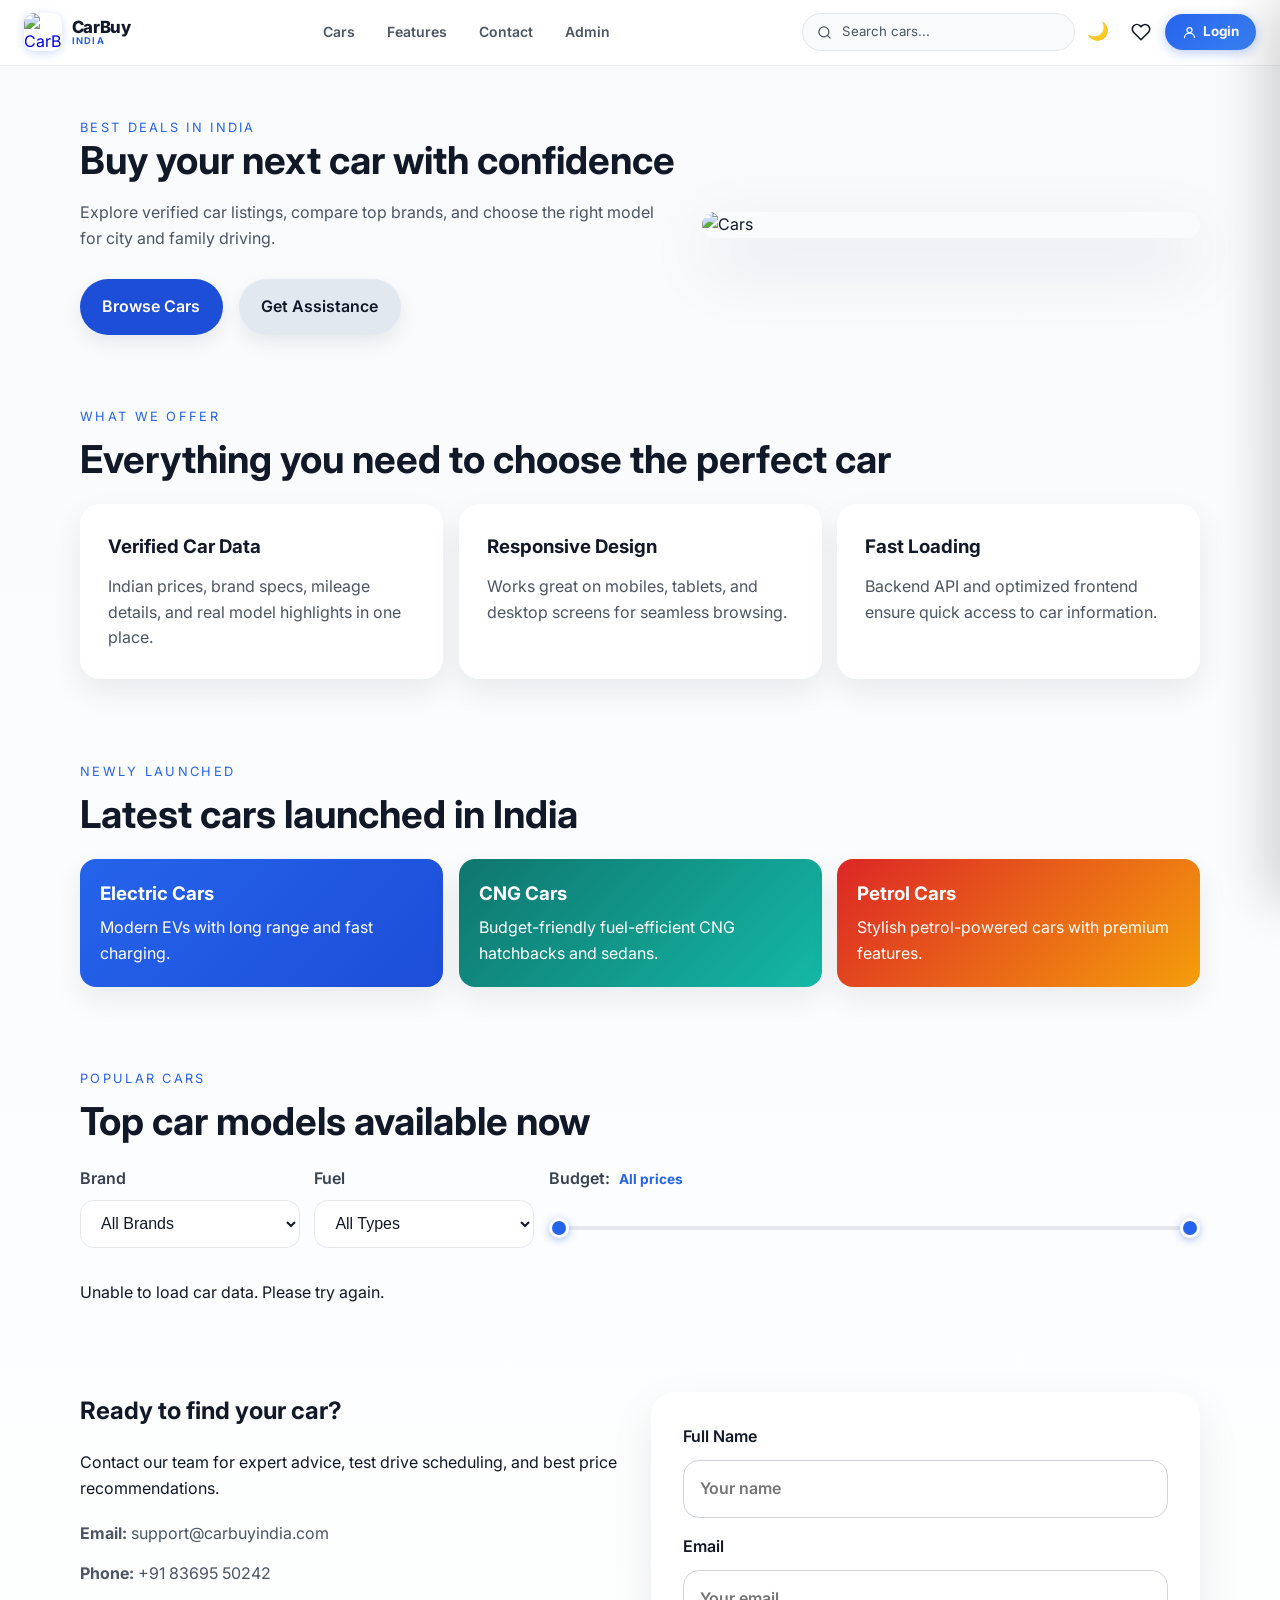
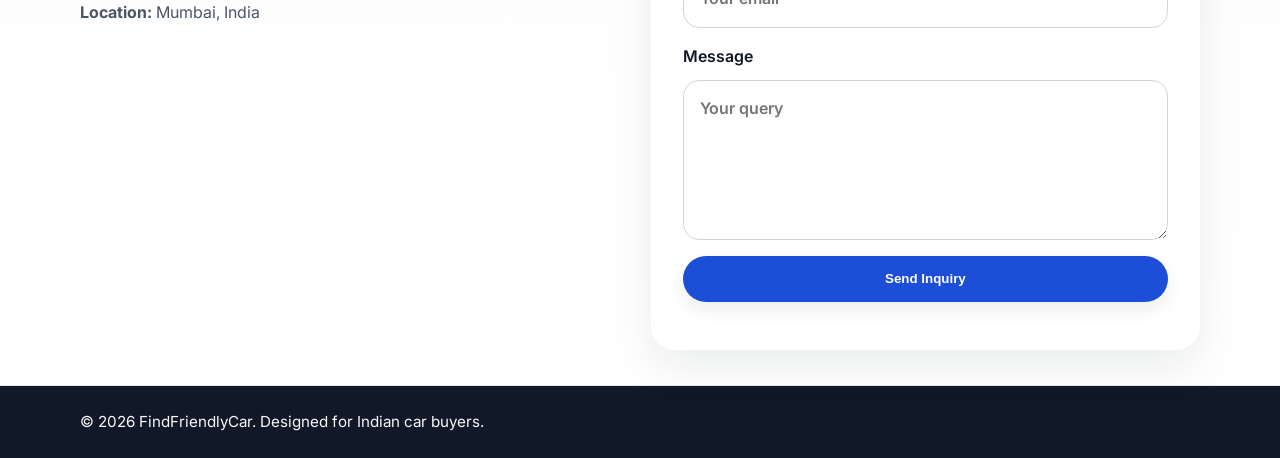
==== public/index.html @ 48d5493e "enhance: update product page and service worker" ====
﻿<!DOCTYPE html>
<html lang="en">
<head>
  <meta charset="UTF-8">
  <meta name="viewport" content="width=device-width, initial-scale=1.0">
  <title>CarBuy India — Find Your Next Car</title>
  <meta name="theme-color" content="#2563eb">
  <meta name="apple-mobile-web-app-capable" content="yes">
  <meta name="apple-mobile-web-app-title" content="CarBuy">
  <meta name="description" content="Find, compare and buy the best cars in India">
  <link rel="manifest" href="manifest.json">
  <link rel="apple-touch-icon" href="images/pwa-icon.svg">
  <link rel="preconnect" href="https://fonts.googleapis.com">
  <link rel="preconnect" href="https://fonts.gstatic.com" crossorigin>
  <link href="https://fonts.googleapis.com/css2?family=Inter:wght@400;500;600;700;800&display=swap" rel="stylesheet">
  <link rel="stylesheet" href="styles.css">
</head>
<body>
  <!-- ═══════ SITE HEADER ═══════ -->
  <header class="site-header" id="siteHeader">
    <div class="nav-container">

      <!-- Brand -->
      <a class="nav-brand" href="/">
        <img class="nav-logo-img" src="https://st2.depositphotos.com/9923666/48269/v/450/depositphotos_482692906-stock-illustration-car-garage-premium-concept-logo.jpg" alt="CarBuy">
        <div class="nav-brand-text">
          <span class="nav-brand-name">CarBuy</span>
          <span class="nav-brand-tag">India</span>
        </div>
      </a>

      <!-- Desktop centre links -->
      <nav class="nav-center" aria-label="Main">
        <a href="#cars"     class="nav-lnk">Cars</a>
        <a href="#features" class="nav-lnk">Features</a>
        <a href="#contact"  class="nav-lnk">Contact</a>
        <button class="nav-lnk nav-admin-lnk" id="adminNavBtn">Admin</button>
      </nav>

      <!-- Right side -->
      <div class="nav-right">

        <!-- Desktop search pill -->
        <div class="nav-srch-pill">
          <svg viewBox="0 0 24 24" fill="none" stroke="currentColor" stroke-width="2" stroke-linecap="round"><circle cx="11" cy="11" r="8"/><path d="m21 21-4.35-4.35"/></svg>
          <input id="carSearch" type="search" class="nav-srch-input" placeholder="Search cars..." aria-label="Search">
        </div>

        <!-- Theme toggle -->
        <button class="nav-ico" id="themeToggleBtn" aria-label="Toggle theme">
          <span class="theme-toggle-icon">&#127769;</span>
        </button>

        <!-- Wishlist -->
        <button class="nav-ico nav-wl-btn" id="wishlistNavBtn" aria-label="Wishlist">
          <svg viewBox="0 0 24 24" fill="none" stroke="currentColor" stroke-width="1.9" stroke-linecap="round"><path d="M20.84 4.61a5.5 5.5 0 0 0-7.78 0L12 5.67l-1.06-1.06a5.5 5.5 0 0 0-7.78 7.78l1.06 1.06L12 21.23l7.78-7.78 1.06-1.06a5.5 5.5 0 0 0 0-7.78z"/></svg>
          <span class="wishlist-badge" id="wishlistBadge">0</span>
        </button>

        <!-- User profile (after login) -->
        <div class="nav-user" id="navUser" style="display:none">
          <button class="nav-user-btn" id="navUserBtn" aria-label="My profile">
            <div class="nav-user-avatar" id="navUserAvatar">?</div>
            <span class="nav-user-name" id="navUserName"></span>
            <svg class="nav-user-chevron" viewBox="0 0 24 24" fill="none" stroke="currentColor" stroke-width="2.5"><polyline points="6 9 12 15 18 9"/></svg>
          </button>
          <div class="nav-user-dropdown" id="navUserDropdown">
            <div class="nav-user-info-row">
              <div class="nav-user-avatar-lg" id="dropdownAvatar">?</div>
              <div>
                <strong id="dropdownUserName"></strong>
                <span id="dropdownUserEmail"></span>
              </div>
            </div>
            <div class="nav-dropdown-divider"></div>
            <button class="nav-dropdown-item" id="dropdownWishlist">
              <svg viewBox="0 0 24 24" fill="none" stroke="currentColor" stroke-width="2" stroke-linecap="round"><path d="M20.84 4.61a5.5 5.5 0 0 0-7.78 0L12 5.67l-1.06-1.06a5.5 5.5 0 0 0-7.78 7.78l1.06 1.06L12 21.23l7.78-7.78 1.06-1.06a5.5 5.5 0 0 0 0-7.78z"/></svg>
              My Wishlist
            </button>
            <div class="nav-dropdown-divider"></div>
            <button class="nav-dropdown-item nav-logout-item" id="navLogout">
              <svg viewBox="0 0 24 24" fill="none" stroke="currentColor" stroke-width="2" stroke-linecap="round"><path d="M9 21H5a2 2 0 0 1-2-2V5a2 2 0 0 1 2-2h4"/><polyline points="16 17 21 12 16 7"/><line x1="21" y1="12" x2="9" y2="12"/></svg>
              Sign Out
            </button>
          </div>
        </div>

        <!-- Login button (desktop) -->
        <button class="nav-login-btn" id="openAuthModal">
          <svg viewBox="0 0 24 24" fill="none" stroke="currentColor" stroke-width="2" stroke-linecap="round"><circle cx="12" cy="8" r="4"/><path d="M4 20c0-4 3.6-7 8-7s8 3 8 7"/></svg>
          <span class="nl-text">Login</span>
        </button>

        <!-- ── MOBILE ONLY ICONS ── -->
        <!-- Mobile search toggle -->
        <button class="nav-ico mob-only" id="mobSearchToggle" aria-label="Search" aria-controls="mobSrchBar" aria-expanded="false">
          <svg viewBox="0 0 24 24" fill="none" stroke="currentColor" stroke-width="2" stroke-linecap="round"><circle cx="11" cy="11" r="8"/><path d="m21 21-4.35-4.35"/></svg>
        </button>

        <!-- Hamburger -->
        <button class="nav-ham" id="mobileMenuBtn" aria-label="Open menu" aria-controls="navDrawer" aria-expanded="false">
          <span></span><span></span><span></span>
        </button>
      </div>
    </div>

    <!-- Mobile search bar (slide down) -->
    <div class="mob-srch-bar" id="mobSrchBar">
      <div class="mob-srch-inner">
        <svg viewBox="0 0 24 24" fill="none" stroke="currentColor" stroke-width="2" stroke-linecap="round"><circle cx="11" cy="11" r="8"/><path d="m21 21-4.35-4.35"/></svg>
        <input id="mobileCarSearch" type="search" placeholder="Search cars, brands..." aria-label="Search">
        <button class="mob-srch-close" id="mobSrchClose" aria-label="Close search">
          <svg viewBox="0 0 24 24" fill="none" stroke="currentColor" stroke-width="2.5" stroke-linecap="round"><line x1="18" y1="6" x2="6" y2="18"/><line x1="6" y1="6" x2="18" y2="18"/></svg>
        </button>
      </div>
    </div>
  </header>

  <!-- ═══════ RIGHT DRAWER BACKDROP ═══════ -->
  <div class="drawer-backdrop" id="drawerBackdrop"></div>

  <!-- ═══════ RIGHT SIDE DRAWER ═══════ -->
  <div class="nav-drawer" id="navDrawer" aria-hidden="true" role="dialog" aria-label="Navigation menu">
    <!-- Drawer header -->
    <div class="drawer-top">
      <div class="drawer-brand">
        <img src="https://st2.depositphotos.com/9923666/48269/v/450/depositphotos_482692906-stock-illustration-car-garage-premium-concept-logo.jpg" alt="CarBuy" class="drawer-logo">
        <div>
          <span class="drawer-brand-name">CarBuy India</span>
          <span class="drawer-brand-sub">Find your next car</span>
        </div>
      </div>
      <button class="drawer-close-btn" id="drawerCloseBtn" aria-label="Close menu">
        <svg viewBox="0 0 24 24" fill="none" stroke="currentColor" stroke-width="2.5" stroke-linecap="round"><line x1="18" y1="6" x2="6" y2="18"/><line x1="6" y1="6" x2="18" y2="18"/></svg>
      </button>
    </div>

    <!-- Divider -->
    <div class="drawer-divider"></div>

    <!-- Nav links -->
    <nav class="drawer-nav">
      <a href="#cars"     class="drawer-lnk" data-icon="car">
        <span class="dlnk-icon">
          <svg viewBox="0 0 24 24" fill="none" stroke="currentColor" stroke-width="1.8" stroke-linecap="round" stroke-linejoin="round"><path d="m3 13 1.5-4.2A2.7 2.7 0 0 1 7 7h9.5a3 3 0 0 1 2.4 1.2L21 12v5h-2"/><path d="M5 17H3v-4h18M7 17h10"/><circle cx="7" cy="17" r="2"/><circle cx="17" cy="17" r="2"/><path d="m5 12 1.2-3h9.9l2.2 3"/></svg>
        </span>
        <span class="dlnk-label">Cars</span>
        <svg class="dlnk-arrow" viewBox="0 0 24 24" fill="none" stroke="currentColor" stroke-width="2.5"><polyline points="9 18 15 12 9 6"/></svg>
      </a>
      <a href="#features" class="drawer-lnk" data-icon="star">
        <span class="dlnk-icon">
          <svg viewBox="0 0 24 24" fill="none" stroke="currentColor" stroke-width="2" stroke-linecap="round"><polygon points="12 2 15.09 8.26 22 9.27 17 14.14 18.18 21.02 12 17.77 5.82 21.02 7 14.14 2 9.27 8.91 8.26 12 2"/></svg>
        </span>
        <span class="dlnk-label">Features</span>
        <svg class="dlnk-arrow" viewBox="0 0 24 24" fill="none" stroke="currentColor" stroke-width="2.5"><polyline points="9 18 15 12 9 6"/></svg>
      </a>
      <a href="#contact"  class="drawer-lnk" data-icon="phone">
        <span class="dlnk-icon">
          <svg viewBox="0 0 24 24" fill="none" stroke="currentColor" stroke-width="2" stroke-linecap="round"><path d="M22 16.92v3a2 2 0 0 1-2.18 2 19.79 19.79 0 0 1-8.63-3.07A19.5 19.5 0 0 1 4.69 13.6 19.79 19.79 0 0 1 1.6 5 2 2 0 0 1 3.57 3h3a2 2 0 0 1 2 1.72c.127.96.361 1.903.7 2.81a2 2 0 0 1-.45 2.11L7.91 10.6a16 16 0 0 0 6 6l1.27-1.27a2 2 0 0 1 2.11-.45c.907.339 1.85.573 2.81.7A2 2 0 0 1 22 16.92z"/></svg>
        </span>
        <span class="dlnk-label">Contact</span>
        <svg class="dlnk-arrow" viewBox="0 0 24 24" fill="none" stroke="currentColor" stroke-width="2.5"><polyline points="9 18 15 12 9 6"/></svg>
      </a>
      <button class="drawer-lnk drawer-admin-lnk" id="drawerAdminBtn">
        <span class="dlnk-icon">
          <svg viewBox="0 0 24 24" fill="none" stroke="currentColor" stroke-width="2" stroke-linecap="round"><path d="M12 22s8-4 8-10V5l-8-3-8 3v7c0 6 8 10 8 10z"/></svg>
        </span>
        <span class="dlnk-label">Admin</span>
        <svg class="dlnk-arrow" viewBox="0 0 24 24" fill="none" stroke="currentColor" stroke-width="2.5"><polyline points="9 18 15 12 9 6"/></svg>
      </button>
    </nav>

    <!-- Drawer footer -->
    <div class="drawer-footer">
      <button class="drawer-login-btn" id="drawerLoginBtn">
        <svg viewBox="0 0 24 24" fill="none" stroke="currentColor" stroke-width="2" stroke-linecap="round"><circle cx="12" cy="8" r="4"/><path d="M4 20c0-4 3.6-7 8-7s8 3 8 7"/></svg>
        Login / Register
      </button>
      <p class="drawer-tagline">India's trusted car platform &#127758;</p>
    </div>
  </div>

  <!-- AUTH MODAL -->
  <div class="auth-modal-backdrop" id="authBackdrop" role="dialog" aria-modal="true" aria-label="Authentication">
    <div class="auth-modal" id="authModal">
      <button class="auth-close" id="authClose" aria-label="Close">
        <svg viewBox="0 0 24 24" fill="none" stroke="currentColor" stroke-width="2.5" stroke-linecap="round">
          <line x1="18" y1="6" x2="6" y2="18"/><line x1="6" y1="6" x2="18" y2="18"/>
        </svg>
      </button>
      <div class="auth-blob auth-blob-1"></div>
      <div class="auth-blob auth-blob-2"></div>
      <div class="auth-brand">
        <img src="https://st2.depositphotos.com/9923666/48269/v/450/depositphotos_482692906-stock-illustration-car-garage-premium-concept-logo.jpg" alt="logo" class="auth-logo">
        <h2 class="auth-headline">CarBuy India</h2>
      </div>
      <div class="auth-tabs" role="tablist">
        <button class="auth-tab active" data-tab="login"    role="tab">Login</button>
        <button class="auth-tab"        data-tab="register" role="tab">Register</button>
        <button class="auth-tab"        data-tab="admin"    role="tab">Admin</button>
        <div class="auth-tab-indicator"></div>
      </div>
      <div class="auth-forms-wrap">
        <!-- LOGIN -->
        <form id="loginForm" class="auth-form active" data-form="login" novalidate>
          <div class="auth-field">
            <svg class="auth-field-icon" viewBox="0 0 24 24" fill="none" stroke="currentColor" stroke-width="2" stroke-linecap="round" stroke-linejoin="round"><rect x="2" y="4" width="20" height="16" rx="2"/><path d="m22 7-8.97 5.7a1.94 1.94 0 0 1-2.06 0L2 7"/></svg>
            <input type="email" name="email" id="loginEmail" placeholder=" " autocomplete="email" required>
            <label for="loginEmail">Email address</label>
          </div>
          <div class="auth-field">
            <svg class="auth-field-icon" viewBox="0 0 24 24" fill="none" stroke="currentColor" stroke-width="2" stroke-linecap="round" stroke-linejoin="round"><rect x="3" y="11" width="18" height="11" rx="2"/><path d="M7 11V7a5 5 0 0 1 10 0v4"/></svg>
            <input type="password" name="password" id="loginPassword" placeholder=" " autocomplete="current-password" required>
            <label for="loginPassword">Password</label>
            <button type="button" class="auth-eye" data-target="loginPassword" aria-label="Show/hide password">
              <svg class="eye-show" viewBox="0 0 24 24" fill="none" stroke="currentColor" stroke-width="2" stroke-linecap="round"><path d="M2 12s3-7 10-7 10 7 10 7-3 7-10 7-10-7-10-7z"/><circle cx="12" cy="12" r="3"/></svg>
              <svg class="eye-hide" viewBox="0 0 24 24" fill="none" stroke="currentColor" stroke-width="2" stroke-linecap="round" style="display:none"><path d="M17.94 17.94A10.07 10.07 0 0 1 12 20c-7 0-10-7-10-7a18.45 18.45 0 0 1 5.06-5.94M9.9 4.24A9.12 9.12 0 0 1 12 4c7 0 10 7 10 7a18.5 18.5 0 0 1-2.16 3.19"/><line x1="1" y1="1" x2="23" y2="23"/></svg>
            </button>
          </div>
          <button type="submit" class="auth-submit" id="loginSubmit">
            <span class="auth-submit-text">Sign In</span><span class="auth-submit-loader"></span>
          </button>
          <p class="auth-status" id="loginStatus"></p>
          <p class="auth-switch">No account? <button type="button" class="auth-switch-btn" data-tab="register">Create one &rarr;</button></p>
        </form>
        <!-- REGISTER -->
        <form id="registerForm" class="auth-form" data-form="register" novalidate>
          <div class="auth-field">
            <svg class="auth-field-icon" viewBox="0 0 24 24" fill="none" stroke="currentColor" stroke-width="2" stroke-linecap="round" stroke-linejoin="round"><circle cx="12" cy="8" r="4"/><path d="M4 20c0-4 3.6-7 8-7s8 3 8 7"/></svg>
            <input type="text" name="fullName" id="regName" placeholder=" " autocomplete="name" required>
            <label for="regName">Full name</label>
          </div>
          <div class="auth-field">
            <svg class="auth-field-icon" viewBox="0 0 24 24" fill="none" stroke="currentColor" stroke-width="2" stroke-linecap="round" stroke-linejoin="round"><rect x="2" y="4" width="20" height="16" rx="2"/><path d="m22 7-8.97 5.7a1.94 1.94 0 0 1-2.06 0L2 7"/></svg>
            <input type="email" name="email" id="regEmail" placeholder=" " autocomplete="email" required>
            <label for="regEmail">Email address</label>
          </div>
          <div class="auth-field">
            <svg class="auth-field-icon" viewBox="0 0 24 24" fill="none" stroke="currentColor" stroke-width="2" stroke-linecap="round" stroke-linejoin="round"><path d="M22 16.92v3a2 2 0 0 1-2.18 2 19.79 19.79 0 0 1-8.63-3.07A19.5 19.5 0 0 1 4.69 13.6 19.79 19.79 0 0 1 1.6 5 2 2 0 0 1 3.57 3h3a2 2 0 0 1 2 1.72c.127.96.361 1.903.7 2.81a2 2 0 0 1-.45 2.11L7.91 10.6a16 16 0 0 0 6 6l1.27-1.27a2 2 0 0 1 2.11-.45c.907.339 1.85.573 2.81.7A2 2 0 0 1 22 16.92z"/></svg>
            <input type="tel" name="phone" id="regPhone" placeholder=" " autocomplete="tel" required>
            <label for="regPhone">Phone number</label>
          </div>
          <div class="auth-field">
            <svg class="auth-field-icon" viewBox="0 0 24 24" fill="none" stroke="currentColor" stroke-width="2" stroke-linecap="round" stroke-linejoin="round"><rect x="3" y="11" width="18" height="11" rx="2"/><path d="M7 11V7a5 5 0 0 1 10 0v4"/></svg>
            <input type="password" name="password" id="regPassword" placeholder=" " autocomplete="new-password" required>
            <label for="regPassword">Password</label>
            <button type="button" class="auth-eye" data-target="regPassword" aria-label="Show/hide password">
              <svg class="eye-show" viewBox="0 0 24 24" fill="none" stroke="currentColor" stroke-width="2" stroke-linecap="round"><path d="M2 12s3-7 10-7 10 7 10 7-3 7-10 7-10-7-10-7z"/><circle cx="12" cy="12" r="3"/></svg>
              <svg class="eye-hide" viewBox="0 0 24 24" fill="none" stroke="currentColor" stroke-width="2" stroke-linecap="round" style="display:none"><path d="M17.94 17.94A10.07 10.07 0 0 1 12 20c-7 0-10-7-10-7a18.45 18.45 0 0 1 5.06-5.94M9.9 4.24A9.12 9.12 0 0 1 12 4c7 0 10 7 10 7a18.5 18.5 0 0 1-2.16 3.19"/><line x1="1" y1="1" x2="23" y2="23"/></svg>
            </button>
          </div>
          <div class="pw-strength" id="pwStrength">
            <div class="pw-bar"><div class="pw-fill" id="pwFill"></div></div>
            <span class="pw-label" id="pwLabel"></span>
          </div>
          <div class="auth-field">
            <svg class="auth-field-icon" viewBox="0 0 24 24" fill="none" stroke="currentColor" stroke-width="2" stroke-linecap="round" stroke-linejoin="round"><rect x="3" y="11" width="18" height="11" rx="2"/><path d="M7 11V7a5 5 0 0 1 10 0v4"/></svg>
            <input type="password" name="confirmPassword" id="regConfirm" placeholder=" " autocomplete="new-password" required>
            <label for="regConfirm">Confirm password</label>
            <button type="button" class="auth-eye" data-target="regConfirm" aria-label="Show/hide password">
              <svg class="eye-show" viewBox="0 0 24 24" fill="none" stroke="currentColor" stroke-width="2" stroke-linecap="round"><path d="M2 12s3-7 10-7 10 7 10 7-3 7-10 7-10-7-10-7z"/><circle cx="12" cy="12" r="3"/></svg>
              <svg class="eye-hide" viewBox="0 0 24 24" fill="none" stroke="currentColor" stroke-width="2" stroke-linecap="round" style="display:none"><path d="M17.94 17.94A10.07 10.07 0 0 1 12 20c-7 0-10-7-10-7a18.45 18.45 0 0 1 5.06-5.94M9.9 4.24A9.12 9.12 0 0 1 12 4c7 0 10 7 10 7a18.5 18.5 0 0 1-2.16 3.19"/><line x1="1" y1="1" x2="23" y2="23"/></svg>
            </button>
          </div>
          <button type="submit" class="auth-submit" id="registerSubmit">
            <span class="auth-submit-text">Create Account</span><span class="auth-submit-loader"></span>
          </button>
          <p class="auth-status" id="registerStatus"></p>
          <p class="auth-switch">Have an account? <button type="button" class="auth-switch-btn" data-tab="login">Sign in &rarr;</button></p>
        </form>
        <!-- ADMIN -->
        <form id="adminForm" class="auth-form" data-form="admin" novalidate>
          <div class="auth-admin-badge">
            <svg viewBox="0 0 24 24" fill="none" stroke="currentColor" stroke-width="2" stroke-linecap="round" stroke-linejoin="round"><path d="M12 22s8-4 8-10V5l-8-3-8 3v7c0 6 8 10 8 10z"/></svg>
            Admin Access
          </div>
          <div class="auth-field">
            <svg class="auth-field-icon" viewBox="0 0 24 24" fill="none" stroke="currentColor" stroke-width="2" stroke-linecap="round" stroke-linejoin="round"><circle cx="12" cy="8" r="4"/><path d="M4 20c0-4 3.6-7 8-7s8 3 8 7"/></svg>
            <input type="text" name="username" id="adminUsername" placeholder=" " autocomplete="username" required>
            <label for="adminUsername">Username</label>
          </div>
          <div class="auth-field">
            <svg class="auth-field-icon" viewBox="0 0 24 24" fill="none" stroke="currentColor" stroke-width="2" stroke-linecap="round" stroke-linejoin="round"><rect x="3" y="11" width="18" height="11" rx="2"/><path d="M7 11V7a5 5 0 0 1 10 0v4"/></svg>
            <input type="password" name="password" id="adminPassword" placeholder=" " autocomplete="current-password" required>
            <label for="adminPassword">Password</label>
            <button type="button" class="auth-eye" data-target="adminPassword" aria-label="Show/hide password">
              <svg class="eye-show" viewBox="0 0 24 24" fill="none" stroke="currentColor" stroke-width="2" stroke-linecap="round"><path d="M2 12s3-7 10-7 10 7 10 7-3 7-10 7-10-7-10-7z"/><circle cx="12" cy="12" r="3"/></svg>
              <svg class="eye-hide" viewBox="0 0 24 24" fill="none" stroke="currentColor" stroke-width="2" stroke-linecap="round" style="display:none"><path d="M17.94 17.94A10.07 10.07 0 0 1 12 20c-7 0-10-7-10-7a18.45 18.45 0 0 1 5.06-5.94M9.9 4.24A9.12 9.12 0 0 1 12 4c7 0 10 7 10 7a18.5 18.5 0 0 1-2.16 3.19"/><line x1="1" y1="1" x2="23" y2="23"/></svg>
            </button>
          </div>
          <button type="submit" class="auth-submit auth-submit--admin" id="adminSubmit">
            <span class="auth-submit-text">Admin Login</span><span class="auth-submit-loader"></span>
          </button>
          <p class="auth-status" id="adminStatus"></p>
        </form>
      </div>
    </div>
  </div>

  <!-- WISHLIST DRAWER -->
  <div class="wishlist-backdrop" id="wishlistBackdrop">
    <div class="wishlist-drawer" id="wishlistDrawer" role="dialog" aria-label="My Wishlist">
      <div class="wishlist-hdr">
        <div class="wishlist-hdr-title">
          <svg viewBox="0 0 24 24" fill="#ef4444" stroke="#ef4444" stroke-width="0"><path d="M20.84 4.61a5.5 5.5 0 0 0-7.78 0L12 5.67l-1.06-1.06a5.5 5.5 0 0 0-7.78 7.78l1.06 1.06L12 21.23l7.78-7.78 1.06-1.06a5.5 5.5 0 0 0 0-7.78z"/></svg>
          My Wishlist
        </div>
        <button class="wishlist-close" id="wishlistCloseBtn" aria-label="Close">&times;</button>
      </div>
      <div id="wishlistContent" class="wishlist-body"></div>
    </div>
  </div>

  <main>
    <section class="hero">
      <div class="container hero-grid">
        <div class="hero-copy reveal-on-scroll reveal-initial">
          <span class="eyebrow">Best deals in India</span>
          <h2>Buy your next car with confidence</h2>
          <p>Explore verified car listings, compare top brands, and choose the right model for city and family driving.</p>
          <div class="hero-actions">
            <a href="#cars" class="btn btn-primary">Browse Cars</a>
            <a href="#contact" class="btn btn-secondary">Get Assistance</a>
          </div>
        </div>
        <div class="hero-image reveal-on-scroll reveal-initial" data-delay="120">
          <img src="https://www.pngitem.com/pimgs/m/21-218755_group-of-cars-png-transparent-png.png" alt="Cars">
        </div>
      </div>
    </section>

    <section id="features" class="section section-features">
      <div class="container">
        <div class="section-heading reveal-on-scroll">
          <p class="eyebrow">What we offer</p>
          <h2>Everything you need to choose the perfect car</h2>
        </div>
        <div class="feature-grid">
          <article class="feature-card reveal-on-scroll" data-delay="80"><h3>Verified Car Data</h3><p>Indian prices, brand specs, mileage details, and real model highlights in one place.</p></article>
          <article class="feature-card reveal-on-scroll" data-delay="140"><h3>Responsive Design</h3><p>Works great on mobiles, tablets, and desktop screens for seamless browsing.</p></article>
          <article class="feature-card reveal-on-scroll" data-delay="200"><h3>Fast Loading</h3><p>Backend API and optimized frontend ensure quick access to car information.</p></article>
        </div>
      </div>
    </section>

    <section class="section section-launched">
      <div class="container">
        <div class="section-heading reveal-on-scroll">
          <p class="eyebrow">Newly launched</p>
          <h2>Latest cars launched in India</h2>
        </div>
        <div class="launch-cards">
          <article class="launch-card launch-electric reveal-on-scroll" data-delay="60"><h3>Electric Cars</h3><p>Modern EVs with long range and fast charging.</p></article>
          <article class="launch-card launch-cng reveal-on-scroll" data-delay="120"><h3>CNG Cars</h3><p>Budget-friendly fuel-efficient CNG hatchbacks and sedans.</p></article>
          <article class="launch-card launch-petrol reveal-on-scroll" data-delay="180"><h3>Petrol Cars</h3><p>Stylish petrol-powered cars with premium features.</p></article>
        </div>
      </div>
    </section>

    <section id="cars" class="section section-cars">
      <div class="container">
        <div class="section-heading reveal-on-scroll">
          <p class="eyebrow">Popular cars</p>
          <h2>Top car models available now</h2>
        </div>
        <div class="filters reveal-on-scroll" data-delay="100">
          <div class="filter-group">
            <label for="brandFilter">Brand</label>
            <select id="brandFilter"><option value="all">All Brands</option></select>
          </div>
          <div class="filter-group">
            <label for="fuelFilter">Fuel</label>
            <select id="fuelFilter">
              <option value="all">All Types</option>
              <option value="Petrol">Petrol</option>
              <option value="Diesel">Diesel</option>
              <option value="CNG">CNG</option>
              <option value="Electric">Electric</option>
            </select>
          </div>
          <div class="filter-group filter-price-group">
            <label>Budget: <span id="priceRangeDisplay" class="price-range-label">All prices</span></label>
            <div class="price-slider-wrap" id="priceSliderWrap">
              <div class="price-track"><div class="price-fill" id="priceFill"></div></div>
              <input type="range" id="priceMinSlider" class="price-range-input" min="0" max="100" value="0" step="1">
              <input type="range" id="priceMaxSlider" class="price-range-input" min="0" max="100" value="100" step="1">
            </div>
          </div>
        </div>
        <div id="carGrid" class="car-grid"></div>
      </div>
    </section>

    <section id="contact" class="section section-contact">
      <div class="container contact-grid">
        <div class="contact-copy reveal-on-scroll">
          <h2>Ready to find your car?</h2>
          <p>Contact our team for expert advice, test drive scheduling, and best price recommendations.</p>
          <ul class="contact-details">
            <li><strong>Email:</strong> support@carbuyindia.com</li>
            <li><strong>Phone:</strong> +91 83695 50242</li>
            <li><strong>Location:</strong> Mumbai, India</li>
          </ul>
        </div>
        <form id="contactForm" class="contact-form reveal-on-scroll" data-delay="120">
          <label>Full Name<input type="text" name="name" placeholder="Your name" required></label>
          <label>Email<input type="email" name="email" placeholder="Your email" required></label>
          <label>Message<textarea name="message" rows="5" placeholder="Your query"></textarea></label>
          <button type="submit" class="btn btn-primary">Send Inquiry</button>
          <p id="contactStatus" class="contact-status"></p>
        </form>
      </div>
    </section>
  </main>

  <footer class="site-footer">
    <div class="container footer-inner">
      <p>&copy; 2026 FindFriendlyCar. Designed for Indian car buyers.</p>
    </div>
  </footer>

  <script src="app.js"></script>
  <script src="auth-modal.js"></script>
</body>
</html>
---- public/styles.css ----
:root {
  color-scheme: light;
  font-family: 'Inter', system-ui, sans-serif;
  background: #f8fafc;
  color: #111827;
  --surface: #ffffff;
  --surface-2: #f8fafc;
  --text: #111827;
  --muted: #4b5563;
  --border: #e5e7eb;
  --primary: #1d4ed8;
  --primary-soft: #dbeafe;
  --shadow: rgba(15, 23, 42, 0.08);
}

/* Utility: apply glowing text-shadow to blue-colored text */
.blue-glow {
  --g-strong: rgba(29,78,216,1);
  --g-mid: rgba(59,130,246,0.6);
  --g-soft: rgba(99,102,241,0.32);
  text-shadow:
    0 8px 24px var(--g-strong),
    0 0 48px var(--g-mid),
    0 0 96px var(--g-soft);
  animation: blueGlowFlow 2s ease-in-out infinite;
  transition: text-shadow 0.25s ease;
}

@keyframes blueGlowFlow {
  0% {
    text-shadow: 0 4px 14px rgba(29,78,216,0.6), 0 0 28px rgba(59,130,246,0.28), 0 0 48px rgba(99,102,241,0.12);
    transform: translateY(0);
  }
  50% {
    text-shadow: 0 14px 48px rgba(29,78,216,1), 0 0 96px rgba(59,130,246,0.75), 0 0 160px rgba(99,102,241,0.45);
    transform: translateY(-3px) scale(1.01);
  }
  100% {
    text-shadow: 0 4px 14px rgba(29,78,216,0.6), 0 0 28px rgba(59,130,246,0.28), 0 0 48px rgba(99,102,241,0.12);
    transform: translateY(0);
  }
}

@media (prefers-reduced-motion: reduce) {
  .blue-glow {
    animation: none;
    text-shadow: 0 6px 18px rgba(29,78,216,0.75), 0 0 36px rgba(59,130,246,0.45), 0 0 64px rgba(99,102,241,0.24);
    transition: none;
  }
}

/* Button-specific glow: visible even on white button text via box-shadow */
.btn-primary.blue-glow,
.btn.blue-glow,
button.blue-glow {
  --btn-strong: rgba(29,78,216,1);
  --btn-mid: rgba(59,130,246,0.7);
  --btn-soft: rgba(99,102,241,0.4);
  box-shadow:
    0 14px 50px rgba(29,78,216,0.6),
    0 0 60px var(--btn-mid),
    0 0 140px var(--btn-soft),
    0 0 0 6px rgba(29,78,216,0.06);
  transform: translateY(-2px);
  animation: blueGlowFlow 2s ease-in-out infinite;
}

@media (prefers-reduced-motion: reduce) {
  .btn-primary.blue-glow,
  .btn.blue-glow,
  button.blue-glow {
    box-shadow: 0 10px 28px rgba(29,78,216,0.45);
    animation: none;
  }
}

body.dark-theme {
  color-scheme: dark;
  background: #020617;
  color: #f8fafc;
  --surface: #111827;
  --surface-2: #0f172a;
  --text: #f8fafc;
  --muted: #e2e8f0;
  --border: #334155;
  --primary: #60a5fa;
  --primary-soft: rgba(96, 165, 250, 0.18);
  --shadow: rgba(2, 6, 23, 0.35);
}

body.dark-theme p,
body.dark-theme li,
body.dark-theme label,
body.dark-theme span,
body.dark-theme .brand p,
body.dark-theme .hero-copy p,
body.dark-theme .feature-card p,
body.dark-theme .car-summary p,
body.dark-theme .car-summary .summary-note,
body.dark-theme .car-summary .highlights,
body.dark-theme .product-summary p,
body.dark-theme .product-highlights li,
body.dark-theme .contact-details li,
body.dark-theme .inquiry-card p,
body.dark-theme .review-item p,
body.dark-theme .review-empty,
body.dark-theme .contact-copy p,
body.dark-theme .empty-state {
  color: var(--muted);
}

body.dark-theme .admin-form,
body.dark-theme .contact-form,
body.dark-theme .inquiry-card,
body.dark-theme .feature-card,
body.dark-theme .car-card,
body.dark-theme .product-summary,
body.dark-theme .rating-panel,
body.dark-theme .rating-summary,
body.dark-theme .offer-card,
body.dark-theme .product-meta div,
body.dark-theme .detail-specs .spec-item,
body.dark-theme .spec-item,
body.dark-theme .empty-state {
  background: #020617;
  color: #f8fafc;
  border: 1px solid #f8fafc;
  box-shadow: 0 18px 45px rgba(2, 6, 23, 0.45);
}

body.dark-theme .admin-form label,
body.dark-theme .contact-form label,
body.dark-theme .filter-group label,
body.dark-theme .inquiry-card h3,
body.dark-theme .product-summary h2,
body.dark-theme .car-card-header h3,
body.dark-theme .feature-card h3,
body.dark-theme .contact-copy h2 {
  color: #f8fafc;
}

body.dark-theme .admin-form input,
body.dark-theme .admin-form select,
body.dark-theme .admin-form textarea,
body.dark-theme .contact-form input,
body.dark-theme .contact-form textarea,
body.dark-theme .rating-panel textarea,
body.dark-theme .filter-group select {
  background: #f8fafc;
  color: #111827;
  border-color: #94a3b8;
}

body.dark-theme .admin-form input::placeholder,
body.dark-theme .admin-form textarea::placeholder,
body.dark-theme .contact-form input::placeholder,
body.dark-theme .contact-form textarea::placeholder,
body.dark-theme .rating-panel textarea::placeholder {
  color: #64748b;
}

* {
  box-sizing: border-box;
}

html, body {
  margin: 0;
  min-height: 100%;
}

body {
  min-height: 100vh;
  display: flex;
  flex-direction: column;
  background: linear-gradient(180deg, var(--surface-2) 0%, var(--surface) 100%);
  color: var(--text);
  line-height: 1.6;
  transition: background 0.25s ease, color 0.25s ease;
}

main {
  flex: 1;
}

.reveal-on-scroll {
  opacity: 0;
  transform: translateY(28px) scale(0.98);
  transition: opacity 0.7s ease, transform 0.7s ease, box-shadow 0.25s ease;
  will-change: opacity, transform;
}

.reveal-on-scroll.is-visible {
  opacity: 1;
  transform: translateY(0) scale(1);
}

img {
  max-width: 100%;
  display: block;
}

.container {
  width: min(1120px, calc(100% - 2rem));
  margin: 0 auto;
}

/* ══════════════════════════════════════════════════════
   NAVBAR — Clean, Responsive, Right-Drawer
   ══════════════════════════════════════════════════════ */

/* ── Base ── */
.site-header {
  position: sticky; top: 0; z-index: 900;
  background: rgba(255,255,255,0.9);
  backdrop-filter: blur(20px); -webkit-backdrop-filter: blur(20px);
  border-bottom: 1px solid rgba(0,0,0,0.07);
  transition: box-shadow 0.3s;
}
body.dark-theme .site-header {
  background: rgba(15,23,42,0.92);
  border-bottom-color: rgba(255,255,255,0.07);
}
.site-header.scrolled { box-shadow: 0 4px 30px rgba(0,0,0,0.10); }

/* ── Container ── */
.nav-container {
  max-width: 1280px; margin: 0 auto;
  padding: 0 1.5rem; height: 64px;
  display: flex; align-items: center; gap: 1rem;
}

/* ── Brand ── */
.nav-brand {
  display: flex; align-items: center; gap: 0.6rem;
  text-decoration: none; flex-shrink: 0;
}
.nav-logo-img {
  width: 38px; height: 38px; border-radius: 10px;
  object-fit: cover; flex-shrink: 0;
  box-shadow: 0 2px 10px rgba(37,99,235,0.22);
  transition: transform 0.3s;
}
.nav-brand:hover .nav-logo-img { transform: scale(1.08) rotate(-4deg); }
.nav-brand-text { display: flex; flex-direction: column; line-height: 1.1; }
.nav-brand-name { font-size: 1.05rem; font-weight: 800; color: var(--text); letter-spacing: -0.02em; }
.nav-brand-tag { font-size: 0.58rem; font-weight: 700; letter-spacing: 0.14em; text-transform: uppercase; color: #2563eb; }

/* ── Desktop centre nav ── */
.nav-center {
  display: flex; align-items: center; gap: 0.2rem;
  flex: 1; justify-content: center;
}
.nav-lnk {
  display: inline-flex; align-items: center; gap: 0.35rem;
  padding: 0.42rem 0.9rem; border-radius: 999px;
  font: inherit; font-size: 0.875rem; font-weight: 600;
  color: var(--muted); text-decoration: none;
  background: transparent; border: none; cursor: pointer;
  transition: color 0.2s, background 0.2s; white-space: nowrap;
}
.nav-lnk:hover { color: #2563eb; background: rgba(37,99,235,0.08); }
.nav-admin-lnk:hover { color: #7c3aed; background: rgba(124,58,237,0.08); }

/* ── Right section ── */
.nav-right { display: flex; align-items: center; gap: 0.3rem; flex-shrink: 0; }

/* ── Desktop search pill ── */
.nav-srch-pill {
  display: flex; align-items: center; gap: 0.5rem;
  background: var(--surface-2); border: 1.5px solid var(--border);
  border-radius: 999px; padding: 0.38rem 0.9rem;
  transition: border-color 0.2s, box-shadow 0.2s; min-width: 175px;
}
.nav-srch-pill:focus-within {
  border-color: #2563eb; box-shadow: 0 0 0 3px rgba(37,99,235,0.12);
}
.nav-srch-pill svg { width: 15px; height: 15px; color: var(--muted); flex-shrink: 0; }
.nav-srch-input {
  border: none; outline: none; background: transparent;
  font: inherit; font-size: 0.83rem; color: var(--text); width: 100%;
}
.nav-srch-input::placeholder { color: var(--muted); }

/* ── Icon buttons ── */
.nav-ico {
  width: 38px; height: 38px; border-radius: 50%;
  display: flex; align-items: center; justify-content: center;
  background: transparent; border: none; cursor: pointer;
  color: var(--text); transition: background 0.2s, transform 0.18s;
  position: relative; flex-shrink: 0;
}
.nav-ico:hover { background: var(--surface-2); transform: scale(1.08); }
.nav-ico svg { width: 20px; height: 20px; }
.nav-ico .theme-toggle-icon { font-size: 1.1rem; line-height: 1; }

/* Wishlist */
.nav-wl-btn.has-wishlist svg { stroke: #ef4444; }
.wishlist-badge {
  position: absolute; top: 2px; right: 2px;
  min-width: 16px; height: 16px; padding: 0 3px;
  background: #ef4444; color: #fff;
  font-size: 0.58rem; font-weight: 800;
  border-radius: 999px; display: none;
  align-items: center; justify-content: center;
  box-shadow: 0 1px 4px rgba(0,0,0,0.22);
  animation: badgePop 0.3s cubic-bezier(0.34,1.5,0.64,1);
}
@keyframes badgePop { from { transform: scale(0); } to { transform: scale(1); } }

/* ── Login button (desktop) ── */
.nav-login-btn {
  display: inline-flex; align-items: center; gap: 0.4rem;
  padding: 0.46rem 1.05rem; border-radius: 999px;
  background: linear-gradient(135deg, #2563eb, #3b82f6);
  color: #fff; border: none; cursor: pointer;
  font: inherit; font-size: 0.84rem; font-weight: 700;
  box-shadow: 0 3px 12px rgba(37,99,235,0.32);
  transition: opacity 0.2s, transform 0.18s; white-space: nowrap;
}
.nav-login-btn svg { width: 15px; height: 15px; }
.nav-login-btn:hover { opacity: 0.88; transform: scale(1.04); }

/* ── Hamburger (mob only) ── */
.nav-ham {
  display: none; flex-direction: column;
  gap: 5px; width: 38px; height: 38px;
  align-items: center; justify-content: center;
  background: transparent; border: none; cursor: pointer;
  border-radius: 10px; transition: background 0.2s; padding: 0;
  flex-shrink: 0;
}
.nav-ham:hover { background: var(--surface-2); }
.nav-ham:focus-visible,
.nav-ico:focus-visible,
.drawer-close-btn:focus-visible,
.drawer-lnk:focus-visible,
.drawer-login-btn:focus-visible {
  outline: 3px solid rgba(37,99,235,0.45);
  outline-offset: 3px;
}
.nav-ham span {
  display: block; width: 20px; height: 2px; border-radius: 2px;
  background: var(--text);
  transition: transform 0.3s, opacity 0.3s;
  transform-origin: center;
}
.nav-ham.is-open span:nth-child(1) { transform: translateY(7px) rotate(45deg); }
.nav-ham.is-open span:nth-child(2) { opacity: 0; transform: scaleX(0); }
.nav-ham.is-open span:nth-child(3) { transform: translateY(-7px) rotate(-45deg); }

/* Mobile-only elements hidden on desktop */
.mob-only { display: none; }

/* ── Mobile search bar (slide-down) ── */
.mob-srch-bar {
  overflow: hidden;
  max-height: 0;
  transition: max-height 0.32s cubic-bezier(0.4,0,0.2,1);
  border-top: 1px solid transparent;
}
.mob-srch-bar.is-open {
  max-height: 72px;
  border-top-color: var(--border);
}
.mob-srch-inner {
  display: flex; align-items: center; gap: 0.6rem;
  padding: 0.65rem 1rem;
  background: var(--surface);
}
.mob-srch-inner svg { width: 17px; height: 17px; color: #2563eb; flex-shrink: 0; }
.mob-srch-inner input {
  flex: 1; border: none; outline: none;
  background: transparent; font: inherit;
  font-size: 0.95rem; color: var(--text);
}
.mob-srch-inner input::placeholder { color: var(--muted); }
.mob-srch-close {
  width: 30px; height: 30px; border-radius: 50%; border: none;
  background: var(--surface-2); cursor: pointer; color: var(--muted);
  display: flex; align-items: center; justify-content: center;
  transition: background 0.2s, color 0.2s; flex-shrink: 0;
}
.mob-srch-close svg { width: 14px; height: 14px; }
.mob-srch-close:hover { background: #ef4444; color: #fff; }

/* ══════════════════════════════════════════════════════
   RIGHT DRAWER + BACKDROP
   ══════════════════════════════════════════════════════ */
.drawer-backdrop {
  position: fixed; inset: 0; z-index: 1000;
  background: rgba(0,0,0,0.45);
  backdrop-filter: blur(3px);
  opacity: 0; pointer-events: none;
  transition: opacity 0.3s;
}
.drawer-backdrop.is-open { opacity: 1; pointer-events: all; }

.nav-drawer {
  position: fixed; top: 0; right: 0; bottom: 0;
  width: min(350px, calc(100vw - 1rem));
  background: var(--surface);
  z-index: 1001;
  display: flex; flex-direction: column;
  transform: translateX(100%);
  transition: transform 0.36s cubic-bezier(0.34,1.1,0.64,1);
  box-shadow: -12px 0 50px rgba(0,0,0,0.18);
  overflow: hidden;
}
.nav-drawer.is-open { transform: translateX(0); }

/* Drawer top */
.drawer-top {
  display: flex; align-items: center; justify-content: space-between;
  padding: 1rem 1.1rem;
  flex-shrink: 0;
}
.drawer-brand { display: flex; align-items: center; gap: 0.6rem; }
.drawer-logo { width: 36px; height: 36px; border-radius: 10px; object-fit: cover; }
.drawer-brand-name { display: block; font-size: 0.92rem; font-weight: 800; color: var(--text); }
.drawer-brand-sub { display: block; font-size: 0.65rem; color: #2563eb; font-weight: 600; letter-spacing: 0.06em; }
.drawer-close-btn {
  width: 34px; height: 34px; border-radius: 50%;
  border: 1.5px solid var(--border); background: var(--surface-2);
  cursor: pointer; color: var(--muted);
  display: flex; align-items: center; justify-content: center;
  transition: background 0.2s, color 0.2s, border-color 0.2s;
}
.drawer-close-btn svg { width: 14px; height: 14px; }
.drawer-close-btn:hover { background: #ef4444; color: #fff; border-color: #ef4444; }

/* Divider */
.drawer-divider { height: 1px; background: var(--border); margin: 0; flex-shrink: 0; }

/* Drawer nav links */
.drawer-nav {
  display: flex; flex-direction: column;
  padding: 0.6rem 0.75rem;
  gap: 0.15rem; flex: 1; overflow-y: auto;
}
.drawer-lnk {
  display: flex; align-items: center; gap: 0.85rem;
  padding: 0.8rem 0.75rem;
  border-radius: 12px; font: inherit;
  font-size: 0.9rem; font-weight: 600;
  color: var(--text); text-decoration: none;
  background: transparent; border: none; cursor: pointer;
  text-align: left;
  transition: background 0.2s, color 0.2s, transform 0.15s;
}
.drawer-lnk:nth-child(1) { animation: dlnkIn 0.3s 0.05s ease both; }
.drawer-lnk:nth-child(2) { animation: dlnkIn 0.3s 0.10s ease both; }
.drawer-lnk:nth-child(3) { animation: dlnkIn 0.3s 0.15s ease both; }
.drawer-lnk:nth-child(4) { animation: dlnkIn 0.3s 0.20s ease both; }
@keyframes dlnkIn {
  from { opacity: 0; transform: translateX(16px); }
  to   { opacity: 1; transform: translateX(0); }
}
.drawer-lnk:hover { background: var(--surface-2); color: #2563eb; transform: translateX(-4px); }
.drawer-lnk:active { transform: scale(0.98); }
.drawer-admin-lnk:hover { color: #7c3aed; background: rgba(124,58,237,0.07); }

.dlnk-icon {
  width: 38px; height: 38px; border-radius: 11px;
  background: var(--surface-2);
  display: flex; align-items: center; justify-content: center;
  flex-shrink: 0; transition: background 0.2s;
}
.dlnk-icon svg { width: 18px; height: 18px; }
.drawer-lnk:hover .dlnk-icon { background: rgba(37,99,235,0.1); }
.drawer-admin-lnk:hover .dlnk-icon { background: rgba(124,58,237,0.1); }
.dlnk-label { flex: 1; }
.dlnk-arrow { width: 15px; height: 15px; color: var(--muted); opacity: 0.45; flex-shrink: 0; }

/* Drawer footer */
.drawer-footer {
  padding: 0.75rem 1rem 1.25rem;
  display: flex; flex-direction: column; gap: 0.5rem;
  border-top: 1px solid var(--border); flex-shrink: 0;
}
.drawer-login-btn {
  width: 100%; display: flex; align-items: center;
  justify-content: center; gap: 0.5rem;
  padding: 0.82rem;
  border-radius: 14px;
  background: linear-gradient(135deg, #2563eb, #3b82f6);
  color: #fff; border: none; cursor: pointer;
  font: inherit; font-size: 0.9rem; font-weight: 700;
  box-shadow: 0 4px 16px rgba(37,99,235,0.3);
  transition: opacity 0.2s, transform 0.18s;
}
.drawer-login-btn svg { width: 17px; height: 17px; }
.drawer-login-btn:hover { opacity: 0.88; transform: scale(1.02); }
.drawer-tagline { text-align: center; font-size: 0.72rem; color: var(--muted); margin: 0; }

/* ══════════════════════════════════════════════════════
   USER PROFILE NAV
   ══════════════════════════════════════════════════════ */
.nav-user { position: relative; display: none; align-items: center; }
.nav-user-btn {
  display: flex; align-items: center; gap: 0.45rem;
  background: var(--surface-2); border: 1.5px solid var(--border);
  border-radius: 2rem; padding: 0.26rem 0.6rem 0.26rem 0.28rem;
  cursor: pointer; transition: border-color 0.2s, box-shadow 0.2s; color: var(--text);
}
.nav-user-btn:hover { border-color: #2563eb; box-shadow: 0 0 0 3px rgba(37,99,235,0.12); }
.nav-user-avatar {
  width: 28px; height: 28px; border-radius: 50%;
  background: #2563eb; color: #fff;
  font-size: 0.75rem; font-weight: 800;
  display: flex; align-items: center; justify-content: center; flex-shrink: 0;
}
.nav-user-name { font-size: 0.8rem; font-weight: 600; max-width: 80px; overflow: hidden; text-overflow: ellipsis; white-space: nowrap; }
.nav-user-chevron { width: 13px; height: 13px; transition: transform 0.25s; }
.nav-user-dropdown {
  position: absolute; top: calc(100% + 10px); right: 0;
  min-width: 215px; background: var(--surface);
  border: 1.5px solid var(--border); border-radius: 1rem;
  box-shadow: 0 16px 48px rgba(0,0,0,0.13);
  padding: 0.5rem;
  opacity: 0; pointer-events: none;
  transform: translateY(-8px) scale(0.97);
  transition: opacity 0.22s, transform 0.22s; z-index: 500;
}
.nav-user-dropdown.active { opacity: 1; pointer-events: all; transform: translateY(0) scale(1); }
.nav-user-info-row { display: flex; align-items: center; gap: 0.7rem; padding: 0.55rem 0.7rem 0.7rem; }
.nav-user-avatar-lg {
  width: 38px; height: 38px; border-radius: 50%;
  background: #2563eb; color: #fff; font-size: 0.9rem; font-weight: 800;
  display: flex; align-items: center; justify-content: center; flex-shrink: 0;
}
.nav-user-info-row strong { display: block; font-size: 0.83rem; font-weight: 700; color: var(--text); }
.nav-user-info-row span  { display: block; font-size: 0.7rem; color: var(--muted); margin-top: 0.1rem; max-width: 135px; overflow: hidden; text-overflow: ellipsis; white-space: nowrap; }
.nav-dropdown-divider { height: 1px; background: var(--border); margin: 0.2rem 0.5rem; }
.nav-dropdown-item {
  width: 100%; display: flex; align-items: center; gap: 0.55rem;
  padding: 0.55rem 0.7rem; background: transparent; border: none;
  cursor: pointer; color: var(--text); font: inherit;
  font-size: 0.83rem; font-weight: 500; border-radius: 0.6rem;
  text-align: left; transition: background 0.18s;
}
.nav-dropdown-item svg { width: 14px; height: 14px; flex-shrink: 0; stroke: var(--muted); }
.nav-dropdown-item:hover { background: var(--surface-2); }
.nav-logout-item { color: #ef4444; }
.nav-logout-item svg { stroke: #ef4444; }
.nav-logout-item:hover { background: rgba(239,68,68,0.07); }

/* ══════════════════════════════════════════════════════
   MOBILE — ≤768px
   ══════════════════════════════════════════════════════ */
@media (max-width: 768px) {
  .nav-container {
    height: 64px;
    padding: 0 max(1rem, env(safe-area-inset-left));
    gap: 0.5rem;
  }
  .site-header { box-shadow: 0 6px 24px rgba(15,23,42,0.08); }
  .nav-center    { display: none; }
  .nav-srch-pill { display: none; }
  .nav-login-btn {
    display: inline-flex;
    align-items: center;
    justify-content: center;
    gap: 0.3rem;
    min-height: 34px;
    padding: 0.4rem 0.65rem;
    font-size: 0.75rem;
  }
  .nav-login-btn svg { width: 14px; height: 14px; }
  .nav-user-name { display: none; }
  .nav-user-btn { padding: 0.2rem; border: 0; background: transparent; }
  .nav-user-chevron { display: none; }
  .mob-only      { display: flex; }
  .nav-ham       { display: flex; }
  .nav-brand-tag { display: none; }
  .nav-ico       { width: 36px; height: 36px; }
  .nav-ico svg   { width: 19px; height: 19px; }
  .nav-right     { gap: 0.15rem; }
  .nav-drawer {
    padding-bottom: env(safe-area-inset-bottom);
    box-shadow: -16px 0 48px rgba(15,23,42,0.22);
  }
  .drawer-top { padding: 1.15rem 1.1rem; }
  .drawer-lnk { min-height: 56px; padding: 0.55rem 0.75rem; }
  .drawer-login-btn { min-height: 48px; }
}

@media (max-width: 480px) {
  .nav-container { padding-right: max(0.65rem, env(safe-area-inset-right)); padding-left: max(0.75rem, env(safe-area-inset-left)); }
  .nav-brand-name { font-size: 0.95rem; }
  .nav-brand { gap: 0.45rem; }
  .nav-right { gap: 0.05rem; }
  .nav-ico { width: 34px; height: 36px; }
  .nav-ham { width: 36px; height: 38px; }
  .nav-login-btn { gap: 0.25rem; padding: 0.35rem 0.55rem; }
}

@media (max-width: 360px) {
  .nav-container { padding-right: max(0.45rem, env(safe-area-inset-right)); padding-left: max(0.55rem, env(safe-area-inset-left)); gap: 0.25rem; }
  .nav-brand { gap: 0.35rem; }
  .nav-brand-name { font-size: 0.88rem; }
  .nav-right { gap: 0; }
  .nav-ico { width: 30px; }
  .nav-ham { width: 32px; }
  .nav-login-btn { gap: 0.2rem; padding: 0.3rem 0.4rem; font-size: 0.7rem; }
}

@media (prefers-reduced-motion: reduce) {
  .nav-ico,
  .nav-ham span,
  .mob-srch-bar,
  .drawer-backdrop,
  .nav-drawer,
  .drawer-lnk,
  .drawer-lnk:nth-child(n) {
    animation: none;
    transition-duration: 0.01ms;
  }
}

/* Dark mode */
body.dark-theme .nav-drawer { background: #0f172a; }
body.dark-theme .nav-user-dropdown { background: #0f172a; border-color: #1e293b; }
body.dark-theme .mob-srch-inner { background: #0f172a; }
body.dark-theme .dlnk-icon { background: rgba(255,255,255,0.05); }

.hero {
  padding: 3rem 0 1.5rem;
}

.hero-grid {
  display: grid;
  grid-template-columns: 1.2fr 1fr;
  gap: 1.5rem;
  align-items: center;
}

.hero-copy .eyebrow,
.section-heading .eyebrow {
  text-transform: uppercase;
  letter-spacing: 0.18em;
  color: #2563eb;
  font-size: 0.8rem;
  margin-bottom: 0.75rem;
}

.hero-copy h2,
.section-heading h2 {
  margin: 0;
  font-size: clamp(2rem, 3vw, 3.2rem);
  line-height: 1.05;
}

.hero-copy p {
  margin: 1.25rem 0 1.75rem;
  max-width: 42rem;
  color: #4b5563;
}

.hero-actions {
  display: flex;
  gap: 1rem;
  flex-wrap: wrap;
}

.btn {
  display: inline-flex;
  align-items: center;
  justify-content: center;
  padding: 0.95rem 1.4rem;
  border-radius: 999px;
  font-weight: 600;
  text-decoration: none;
  border: none;
  cursor: pointer;
  transition: transform 0.2s ease, box-shadow 0.2s ease, background 0.2s ease;
  box-shadow: 0 8px 18px rgba(15, 23, 42, 0.08);
}

.btn:hover,
.btn:focus-visible {
  transform: translateY(-2px) scale(1.02);
  box-shadow: 0 12px 24px rgba(15, 23, 42, 0.16);
}

.btn:active {
  transform: scale(0.97);
}

.btn-primary {
  background: #1d4ed8;
  color: white;
}

.btn-secondary {
  background: #e2e8f0;
  color: #111827;
}

.hero-image {
  border-radius: 1.5rem;
  overflow: hidden;
  box-shadow: 0 25px 70px rgba(15, 23, 42, 0.12);
}

.section {
  padding: 2.2rem 0;
}

.section-heading {
  margin-bottom: 1.5rem;
}

.launch-cards {
  display: grid;
  grid-template-columns: repeat(3, minmax(0, 1fr));
  gap: 1rem;
}

.launch-card {
  padding: 1.25rem;
  border-radius: 1rem;
  color: white;
  box-shadow: 0 12px 30px rgba(15, 23, 42, 0.08);
}

.launch-electric {
  background: linear-gradient(135deg, #2563eb, #1d4ed8);
}

.launch-cng {
  background: linear-gradient(135deg, #0f766e, #14b8a6);
}

.launch-petrol {
  background: linear-gradient(135deg, #dc2626, #f59e0b);
}

.launch-card h3 {
  margin: 0 0 0.4rem;
}

.launch-card p {
  margin: 0;
}

.feature-grid {
  display: grid;
  grid-template-columns: repeat(3, minmax(0, 1fr));
  gap: 1rem;
}

.feature-card {
  padding: 1.75rem;
  border-radius: 1.25rem;
  background: var(--surface);
  box-shadow: 0 12px 30px var(--shadow);
}

.feature-card h3 {
  margin-top: 0;
  margin-bottom: 0.75rem;
}

.feature-card p {
  margin: 0;
  color: #4b5563;
}

.filters {
  display: flex;
  gap: 0.9rem;
  flex-wrap: wrap;
  margin-bottom: 1rem;
}

.filter-group {
  display: grid;
  gap: 0.5rem;
}

.filter-group label {
  font-weight: 600;
  color: #374151;
}

.filter-group select {
  width: 220px;
  padding: 0.85rem 1rem;
  border: 1px solid var(--border);
  border-radius: 0.85rem;
  background: var(--surface);
  color: var(--text);
  font-size: 1rem;
}

.car-grid {
  display: grid;
  gap: 1rem;
  grid-template-columns: repeat(2, minmax(0, 1fr));
  align-items: start;
}

.car-card {
  display: grid;
  grid-template-columns: 1fr;
  gap: 0.7rem;
  padding: 0.85rem;
  border-radius: 1.25rem;
  background: var(--surface);
  box-shadow: 0 12px 30px var(--shadow);
  scroll-margin-top: 110px;
  cursor: pointer;
  transition: transform 0.25s ease, box-shadow 0.25s ease;
  position: relative;
  overflow: hidden;
}

.car-card::before {
  content: '';
  position: absolute;
  inset: 0;
  background: linear-gradient(135deg, rgba(37, 99, 235, 0.08), rgba(14, 165, 233, 0.04));
  opacity: 0;
  transition: opacity 0.2s ease;
  pointer-events: none;
}

.car-card:hover,
.car-card:focus-within {
  transform: translateY(-4px) scale(1.01);
  box-shadow: 0 18px 40px rgba(15, 23, 42, 0.14);
}

.car-card:hover::before,
.car-card:focus-within::before {
  opacity: 1;
}

.car-card:active {
  transform: scale(0.98);
}

.car-summary p {
  color: #475569;
}

.car-summary .car-specs {
  display: grid;
  grid-template-columns: repeat(1, minmax(0, 1fr));
  gap: 0.75rem;
}

.car-summary .highlights {
  margin: 0.75rem 0;
  padding-inline-start: 1.2rem;
  color: #334155;
}

.car-summary .summary-note {
  margin: 0.75rem 0 0;
  font-size: 0.95rem;
  color: #64748b;
}

.car-summary .car-meta p:nth-child(n + 3) {
  display: none;
}

.car-summary .highlights li:nth-child(n + 2) {
  display: none;
}

.car-card.highlight-match {
  animation: search-highlight 1.8s ease;
}

@keyframes search-highlight {
  0% { box-shadow: 0 0 0 0 rgba(37, 99, 235, 0.35); transform: scale(1); }
  40% { box-shadow: 0 0 0 12px rgba(37, 99, 235, 0.12); transform: scale(1.01); }
  100% { box-shadow: 0 12px 30px rgba(15, 23, 42, 0.08); transform: scale(1); }
}

.car-card img {
  width: 100%;
  height: 260px;
  object-fit: cover;
  border-radius: 1rem;
}

.card-actions {
  display: flex;
  justify-content: flex-end;
}

.rating-panel,
.rating-summary {
  padding: 1rem;
  background: var(--surface-2);
  border-radius: 1rem;
  border: 1px solid var(--border);
}

.star-rating {
  display: flex;
  gap: 0.35rem;
  margin: 0.5rem 0;
}

.star-btn {
  border: none;
  background: transparent;
  font-size: 1.4rem;
  color: #cbd5e1;
  cursor: pointer;
  padding: 0;
}

.star-btn.active {
  color: #f59e0b;
}

.rating-panel textarea {
  width: 100%;
  border: 1px solid #d1d5db;
  border-radius: 0.8rem;
  padding: 0.75rem;
  margin: 0.5rem 0;
  font: inherit;
}

.review-item {
  padding: 0.7rem 0;
  border-bottom: 1px solid #e5e7eb;
}

.review-item p {
  margin: 0.2rem 0 0;
}

.review-empty {
  color: #6b7280;
}

.btn-details {
  white-space: nowrap;
  padding: 0.85rem 1.25rem;
}

.btn-buy {
  white-space: nowrap;
  padding: 1.05rem 2.2rem;
  min-width: 10.5rem;
}

.product-detail {
  padding: 3rem 0;
  max-width: 980px;
  margin: 0 auto;
}

.product-main {
  display: grid;
  grid-template-columns: 1fr;
  gap: 1.5rem;
  align-items: start;
}

.product-image {
  width: 100%;
  border-radius: 1.5rem;
  overflow: hidden;
  box-shadow: 0 18px 45px rgba(15, 23, 42, 0.08);
}

.product-image img {
  width: 100%;
  height: 100%;
  object-fit: cover;
}

.product-summary {
  display: grid;
  gap: 1.25rem;
  padding: 1.5rem;
  border-radius: 1.5rem;
  background: var(--surface);
  box-shadow: 0 18px 45px var(--shadow);
}

.product-summary h2 {
  margin: 0;
}

.product-summary p {
  margin: 0;
  color: #4b5563;
}

.product-meta {
  display: grid;
  gap: 1rem;
}

.product-meta div {
  padding: 1rem;
  background: #f3f4f6;
  border-radius: 1rem;
}

.detail-specs {
  display: grid;
  gap: 0.75rem;
  grid-template-columns: repeat(2, minmax(0, 1fr));
}

.detail-specs .spec-item {
  background: #ffffff;
  border: 1px solid #e5e7eb;
  border-radius: 1rem;
  padding: 1rem;
}

.product-highlights {
  display: grid;
  gap: 0.75rem;
  padding: 0;
  list-style: none;
}

.product-highlights li {
  padding-left: 1.25rem;
  position: relative;
  color: #4b5563;
}

.product-highlights li::before {
  content: "\2022";
  position: absolute;
  left: 0;
  color: #2563eb;
}

.offer-grid {
  display: grid;
  gap: 1rem;
  grid-template-columns: repeat(3, minmax(0, 1fr));
}

@media (max-width: 1200px) {
  .offer-grid {
    grid-template-columns: repeat(2, minmax(0, 1fr));
  }
}

@media (max-width: 640px) {
  .offer-grid {
    grid-template-columns: 1fr;
  }
}

.offer-card {
  padding: 1rem;
  border: 1px solid #e5e7eb;
  border-radius: 1rem;
  background: #ffffff;
  display: grid;
  gap: 1rem;
}

.offer-card-header {
  display: flex;
  justify-content: space-between;
  align-items: center;
  gap: 1rem;
}

.offer-platform {
  font-weight: 700;
  color: #111827;
}

.offer-price {
  font-weight: 700;
  color: #1d4ed8;
}

.btn-offer {
  width: 100%;
}

@media (max-width: 960px) {
  .offer-grid {
    grid-template-columns: 1fr;
  }
}

.btn-back {
  display: inline-flex;
  margin-bottom: 1.5rem;
}

@media (max-width: 960px) {
  .product-main {
    grid-template-columns: 1fr;
  }

  .offer-grid {
    grid-template-columns: 1fr;
  }
}

.car-card-header {
  display: flex;
  gap: 0.8rem;
  align-items: center;
  justify-content: space-between;
}

.car-card-header h3 {
  margin: 0;
  font-size: 1.1rem;
}

.car-logo {
  width: 48px;
  height: 48px;
  object-fit: contain;
}

.car-details {
  display: grid;
  gap: 0.45rem;
}

.car-details p {
  margin: 0;
}

.car-specs {
  display: grid;
  grid-template-columns: repeat(2, minmax(0, 1fr));
  gap: 0.5rem;
}

.spec-item {
  background: #f3f4f6;
  padding: 0.6rem 0.7rem;
  border-radius: 0.8rem;
  font-size: 0.85rem;
  color: #374151;
}

.highlights {
  list-style: none;
  padding: 0;
  margin: 0;
  display: grid;
  gap: 0.35rem;
}

.highlights li {
  padding-left: 1rem;
  position: relative;
  color: #4b5563;
  font-size: 0.9rem;
}

.highlights li::before {
  content: "\2022";
  position: absolute;
  left: 0;
  color: #2563eb;
}

.contact-grid {
  display: grid;
  grid-template-columns: 1fr 1fr;
  gap: 1.4rem;
  align-items: start;
}

.contact-copy h2 {
  margin-top: 0;
}

.contact-details {
  list-style: none;
  padding: 0;
  margin: 1.25rem 0 0;
  display: grid;
  gap: 0.85rem;
}

.contact-details li {
  color: #4b5563;
}

.contact-form {
  display: grid;
  gap: 1rem;
  background: var(--surface);
  color: var(--text);
  padding: 2rem;
  border-radius: 1.5rem;
  box-shadow: 0 18px 45px rgba(15, 23, 42, 0.08);
}

.contact-status {
  margin: 0;
  font-size: 0.95rem;
}

.contact-form label {
  display: grid;
  gap: 0.65rem;
  font-weight: 600;
  color: var(--text);
}

.contact-form input,
.contact-form textarea {
  width: 100%;
  padding: 0.95rem 1rem;
  border-radius: 1rem;
  border: 1px solid #d1d5db;
  font: inherit;
}

.site-footer {
  background: #111827;
  color: #f9fafb;
  padding: 1.5rem 0;
  border-top: 1px solid #e5e7eb;
  margin-top: auto;
}

body.dark-theme .site-footer {
  background: #020617;
  color: #f8fafc;
  border-top-color: #f8fafc;
}

.footer-inner {
  display: flex;
  justify-content: space-between;
  align-items: center;
}

.footer-inner p {
  margin: 0;
  font-size: 0.95rem;
}

@media (max-width: 960px) {
  .hero-grid,
  .contact-grid,
  .feature-grid,
  .car-grid,
  .launch-cards {
    grid-template-columns: 1fr;
  }

  .header-inner {
    flex-direction: row;
    align-items: center;
    justify-content: space-between;
  }

  .nav-links {
    width: auto;
    justify-content: flex-start;
  }
}

@media (max-width: 700.99px) {
  /* Mobile Auth Forms */
  .auth-container {
    margin: 1rem auto;
    padding: 0 1rem;
  }

  .auth-tabs {
    gap: 0.75rem;
    margin-bottom: 1.5rem;
    padding: 0.4rem;
  }

  .auth-tab {
    padding: 0.7rem 0.85rem;
    font-size: 0.9rem;
  }

  .admin-form.auth-form {
    padding: 1.2rem;
    gap: 0.85rem;
  }

  .admin-form label {
    gap: 0.35rem;
    font-size: 0.95rem;
  }

  .admin-form input,
  .admin-form select,
  .admin-form textarea {
    padding: 0.75rem 0.9rem;
    font-size: 16px;
  }

  .btn {
    padding: 0.75rem 1rem;
  }

  .auth-toggle-text {
    font-size: 0.85rem;
  }

  .password-strength-container {
    margin-top: 0.4rem;
  }

  .strength-requirements {
    gap: 0.2rem;
  }

  .header-inner {
    gap: 0.5rem;
    flex-wrap: wrap;
    align-items: stretch;
    padding: 0.5rem 0;
  }

  .brand {
    gap: 0.5rem;
    width: 100%;
    display: flex;
    align-items: center;
  }

  .logo {
    width: 36px;
    height: 36px;
    flex-shrink: 0;
  }

  .brand h1 {
    font-size: 0.95rem;
    margin: 0;
  }

  .brand p {
    display: none;
  }

  .brand > div {
    flex: 1;
  }

  .search-toggle {
    display: flex;
    position: absolute;
    right: 3.2rem;
    top: 0.5rem;
  }

  .hamburger {
    display: flex;
    position: absolute;
    right: 0.75rem;
    top: 0.5rem;
  }

  .nav-links {
    position: absolute;
    top: 100%;
    left: 0;
    right: 0;
    background: var(--surface);
    border-bottom: 1px solid var(--border);
    flex-direction: column;
    gap: 0;
    padding: 0.5rem 0.75rem;
    max-height: 0;
    overflow: hidden;
    transition: max-height 0.3s ease;
    margin-top: 0;
    width: 100%;
    flex-wrap: nowrap;
  }

  .nav-links.active {
    max-height: 620px;
  }

  .nav-search {
    width: 100%;
    margin-bottom: 0.7rem;
    display: none;
    padding-top: 0.2rem;
  }

  .nav-search input {
    width: 100%;
    padding: 0.6rem 0.75rem;
    font-size: 0.9rem;
    border: 1px solid #d1d5db;
    border-radius: 999px;
    opacity: 0;
    max-width: 0;
    pointer-events: none;
  }

  .nav-search.mobile-search-visible {
    display: flex;
  }

  .nav-search input.mobile-search-active {
    display: block;
    opacity: 1;
    max-width: 100%;
    pointer-events: auto;
    border-color: #2563eb;
    box-shadow: 0 0 0 3px rgba(37, 99, 235, 0.15);
  }

  .nav-links a {
    padding: 0.5rem 0;
    border-bottom: 1px solid #f3f4f6;
    display: block;
    font-size: 0.85rem;
  }

  .nav-links a:last-child {
    border-bottom: none;
  }

  .hero {
    padding-top: 2.5rem;
  }

  .car-card img {
    height: 220px;
  }

  .filter-group select {
    width: 100%;
  }

  .footer-inner {
    flex-direction: column;
    gap: 0.5rem;
  }
}

@media (max-width: 480px) {
  .header-inner {
    padding: 0.4rem 0;
  }

  .brand {
    gap: 0.35rem;
  }

  .logo {
    width: 32px;
    height: 32px;
  }

  .brand h1 {
    font-size: 0.85rem;
  }

  .hamburger {
    right: 0.5rem;
    top: 0.4rem;
    gap: 3px;
    padding: 0.3rem;
  }

  .hamburger span {
    width: 20px;
    height: 1.5px;
  }

  .nav-links {
    padding: 0.4rem 0.5rem;
  }

  .nav-search input {
    padding: 0.35rem 0.5rem;
    font-size: 0.75rem;
  }

  .nav-links a {
    padding: 0.4rem 0;
    font-size: 0.8rem;
  }
}



/* =====================================================
   HORIZONTAL RECOMMENDATION CAROUSEL
   ===================================================== */
.rec-section {
  margin-top: 3rem;
  padding: 2.5rem 0 2rem;
  border-top: 2px solid var(--border);
}

/* Header row: title + arrow buttons */
.rec-title-row {
  display: flex;
  align-items: center;
  justify-content: space-between;
  margin-bottom: 1.25rem;
  gap: 1rem;
}
.rec-eyebrow {
  display: block;
  text-transform: uppercase;
  letter-spacing: 0.18em;
  color: #2563eb;
  font-size: 0.78rem;
  font-weight: 700;
  margin: 0 0 0.3rem;
}
.rec-title {
  margin: 0;
  font-size: clamp(1.3rem, 2.2vw, 1.9rem);
  color: var(--text);
}

/* Arrow nav buttons */
.rec-nav {
  display: flex;
  gap: 0.55rem;
  flex-shrink: 0;
}
.rec-btn {
  width: 42px;
  height: 42px;
  border-radius: 50%;
  border: 2px solid var(--border);
  background: var(--surface);
  color: var(--text);
  font-size: 1.1rem;
  cursor: pointer;
  display: flex;
  align-items: center;
  justify-content: center;
  transition: background 0.2s ease, border-color 0.2s ease, transform 0.15s ease, box-shadow 0.2s ease;
  box-shadow: 0 4px 12px var(--shadow);
}
.rec-btn:hover:not(:disabled) {
  background: #1d4ed8;
  border-color: #1d4ed8;
  color: #fff;
  transform: scale(1.08);
  box-shadow: 0 6px 18px rgba(29,78,216,0.35);
}
.rec-btn:active:not(:disabled) { transform: scale(0.93); }
.rec-btn:disabled {
  opacity: 0.3;
  cursor: not-allowed;
}

/* Scrollable track wrapper */
.rec-track-wrap {
  position: relative;
  overflow: hidden;
}

/* The actual horizontal scroll row */
.rec-track {
  display: flex;
  gap: 1rem;
  overflow-x: auto;
  scroll-snap-type: x mandatory;
  -webkit-overflow-scrolling: touch;
  scrollbar-width: none;       /* Firefox */
  padding-bottom: 6px;         /* room for focus rings */
}
.rec-track::-webkit-scrollbar { display: none; }

/* Each card ÃƒÆ’Ã‚Â¢ÃƒÂ¢Ã¢â‚¬Å¡Ã‚Â¬ÃƒÂ¢Ã¢â€šÂ¬Ã…â€œ fixed width so they line up in one row */
.rec-card {
  flex: 0 0 240px;
  min-width: 240px;
  scroll-snap-align: start;
  background: var(--surface);
  border-radius: 1.25rem;
  overflow: hidden;
  border: 1px solid var(--border);
  box-shadow: 0 8px 24px var(--shadow);
  cursor: pointer;
  display: flex;
  flex-direction: column;
  outline: none;
  opacity: 0;
  transform: translateY(22px) scale(0.97);
  transition: opacity 0.45s ease, transform 0.45s ease,
              box-shadow 0.22s ease;
}
.rec-card.rec-visible {
  opacity: 1;
  transform: translateY(0) scale(1);
}
.rec-card:hover,
.rec-card:focus-visible {
  transform: translateY(-5px) scale(1.02);
  box-shadow: 0 18px 45px rgba(15,23,42,0.2);
}
.rec-card:active { transform: scale(0.97); }

/* Card image */
.rec-img-wrap {
  position: relative;
  height: 155px;
  overflow: hidden;
  background: #f1f5f9;
  flex-shrink: 0;
}
.rec-img-wrap img {
  width: 100%; height: 100%;
  object-fit: cover;
  display: block;
  transition: transform 0.4s ease;
}
.rec-card:hover .rec-img-wrap img { transform: scale(1.07); }

/* Badge pill */
.rec-badge {
  position: absolute;
  top: 0.55rem; left: 0.55rem;
  font-size: 0.65rem; font-weight: 700;
  padding: 0.2rem 0.5rem;
  border-radius: 999px;
  letter-spacing: 0.05em;
  text-transform: uppercase;
  pointer-events: none;
  z-index: 1;
}
.rec-badge--same { background: #1d4ed8; color: #fff; }
.rec-badge--diff { background: #0f766e; color: #fff; }

/* Card body */
.rec-body {
  padding: 0.85rem 1rem 0.95rem;
  display: flex; flex-direction: column;
  gap: 0.38rem; flex: 1;
}
.rec-brand {
  margin: 0; font-size: 0.68rem; font-weight: 700;
  color: #2563eb; text-transform: uppercase; letter-spacing: 0.1em;
}
.rec-name {
  margin: 0; font-size: 0.9rem; font-weight: 700;
  line-height: 1.3; color: var(--text);
}
.rec-specs {
  display: flex; flex-wrap: wrap; gap: 0.28rem; margin-top: 0.1rem;
}
.rec-spec {
  font-size: 0.67rem;
  background: var(--surface-2);
  border: 1px solid var(--border);
  color: var(--muted);
  border-radius: 999px;
  padding: 0.17rem 0.48rem;
  white-space: nowrap;
}
.rec-footer {
  display: flex; align-items: center;
  justify-content: space-between;
  margin-top: auto; padding-top: 0.5rem;
  border-top: 1px solid var(--border);
}
.rec-price { font-weight: 700; color: #1d4ed8; font-size: 0.88rem; }
.rec-arrow {
  font-size: 0.8rem; font-weight: 600;
  color: var(--muted);
  transition: transform 0.2s ease, color 0.2s ease;
}
.rec-card:hover .rec-arrow { color: #1d4ed8; transform: translateX(4px); }

/* Dark theme */
body.dark-theme .rec-card { background: #111827; border-color: #1e293b; }
body.dark-theme .rec-img-wrap { background: #0f172a; }
body.dark-theme .rec-name { color: #f8fafc; }
body.dark-theme .rec-spec { background: #0f172a; border-color: #334155; color: #94a3b8; }
body.dark-theme .rec-title { color: #f8fafc; }
body.dark-theme .rec-btn { background: #111827; border-color: #334155; color: #f8fafc; }

/* Responsive: just make cards a touch narrower on small screens */
@media (max-width: 640px) {
  .rec-card { flex: 0 0 200px; min-width: 200px; }
  .rec-img-wrap { height: 130px; }
  .rec-btn { width: 36px; height: 36px; font-size: 1rem; }
}
@media (max-width: 400px) {
  .rec-card { flex: 0 0 175px; min-width: 175px; }
}


/* ÃƒÂ¢Ã¢â‚¬Â¢Ã‚ÂÃƒÂ¢Ã¢â‚¬Â¢Ã‚ÂÃƒÂ¢Ã¢â‚¬Â¢Ã‚ÂÃƒÂ¢Ã¢â‚¬Â¢Ã‚ÂÃƒÂ¢Ã¢â‚¬Â¢Ã‚ÂÃƒÂ¢Ã¢â‚¬Â¢Ã‚ÂÃƒÂ¢Ã¢â‚¬Â¢Ã‚ÂÃƒÂ¢Ã¢â‚¬Â¢Ã‚ÂÃƒÂ¢Ã¢â‚¬Â¢Ã‚ÂÃƒÂ¢Ã¢â‚¬Â¢Ã‚ÂÃƒÂ¢Ã¢â‚¬Â¢Ã‚ÂÃƒÂ¢Ã¢â‚¬Â¢Ã‚ÂÃƒÂ¢Ã¢â‚¬Â¢Ã‚ÂÃƒÂ¢Ã¢â‚¬Â¢Ã‚ÂÃƒÂ¢Ã¢â‚¬Â¢Ã‚ÂÃƒÂ¢Ã¢â‚¬Â¢Ã‚ÂÃƒÂ¢Ã¢â‚¬Â¢Ã‚ÂÃƒÂ¢Ã¢â‚¬Â¢Ã‚ÂÃƒÂ¢Ã¢â‚¬Â¢Ã‚ÂÃƒÂ¢Ã¢â‚¬Â¢Ã‚ÂÃƒÂ¢Ã¢â‚¬Â¢Ã‚ÂÃƒÂ¢Ã¢â‚¬Â¢Ã‚ÂÃƒÂ¢Ã¢â‚¬Â¢Ã‚ÂÃƒÂ¢Ã¢â‚¬Â¢Ã‚ÂÃƒÂ¢Ã¢â‚¬Â¢Ã‚ÂÃƒÂ¢Ã¢â‚¬Â¢Ã‚ÂÃƒÂ¢Ã¢â‚¬Â¢Ã‚ÂÃƒÂ¢Ã¢â‚¬Â¢Ã‚ÂÃƒÂ¢Ã¢â‚¬Â¢Ã‚ÂÃƒÂ¢Ã¢â‚¬Â¢Ã‚ÂÃƒÂ¢Ã¢â‚¬Â¢Ã‚ÂÃƒÂ¢Ã¢â‚¬Â¢Ã‚ÂÃƒÂ¢Ã¢â‚¬Â¢Ã‚ÂÃƒÂ¢Ã¢â‚¬Â¢Ã‚ÂÃƒÂ¢Ã¢â‚¬Â¢Ã‚ÂÃƒÂ¢Ã¢â‚¬Â¢Ã‚ÂÃƒÂ¢Ã¢â‚¬Â¢Ã‚ÂÃƒÂ¢Ã¢â‚¬Â¢Ã‚ÂÃƒÂ¢Ã¢â‚¬Â¢Ã‚ÂÃƒÂ¢Ã¢â‚¬Â¢Ã‚ÂÃƒÂ¢Ã¢â‚¬Â¢Ã‚ÂÃƒÂ¢Ã¢â‚¬Â¢Ã‚ÂÃƒÂ¢Ã¢â‚¬Â¢Ã‚ÂÃƒÂ¢Ã¢â‚¬Â¢Ã‚ÂÃƒÂ¢Ã¢â‚¬Â¢Ã‚ÂÃƒÂ¢Ã¢â‚¬Â¢Ã‚ÂÃƒÂ¢Ã¢â‚¬Â¢Ã‚ÂÃƒÂ¢Ã¢â‚¬Â¢Ã‚ÂÃƒÂ¢Ã¢â‚¬Â¢Ã‚ÂÃƒÂ¢Ã¢â‚¬Â¢Ã‚ÂÃƒÂ¢Ã¢â‚¬Â¢Ã‚Â
   AUTH MODAL
   ÃƒÂ¢Ã¢â‚¬Â¢Ã‚ÂÃƒÂ¢Ã¢â‚¬Â¢Ã‚ÂÃƒÂ¢Ã¢â‚¬Â¢Ã‚ÂÃƒÂ¢Ã¢â‚¬Â¢Ã‚ÂÃƒÂ¢Ã¢â‚¬Â¢Ã‚ÂÃƒÂ¢Ã¢â‚¬Â¢Ã‚ÂÃƒÂ¢Ã¢â‚¬Â¢Ã‚ÂÃƒÂ¢Ã¢â‚¬Â¢Ã‚ÂÃƒÂ¢Ã¢â‚¬Â¢Ã‚ÂÃƒÂ¢Ã¢â‚¬Â¢Ã‚ÂÃƒÂ¢Ã¢â‚¬Â¢Ã‚ÂÃƒÂ¢Ã¢â‚¬Â¢Ã‚ÂÃƒÂ¢Ã¢â‚¬Â¢Ã‚ÂÃƒÂ¢Ã¢â‚¬Â¢Ã‚ÂÃƒÂ¢Ã¢â‚¬Â¢Ã‚ÂÃƒÂ¢Ã¢â‚¬Â¢Ã‚ÂÃƒÂ¢Ã¢â‚¬Â¢Ã‚ÂÃƒÂ¢Ã¢â‚¬Â¢Ã‚ÂÃƒÂ¢Ã¢â‚¬Â¢Ã‚ÂÃƒÂ¢Ã¢â‚¬Â¢Ã‚ÂÃƒÂ¢Ã¢â‚¬Â¢Ã‚ÂÃƒÂ¢Ã¢â‚¬Â¢Ã‚ÂÃƒÂ¢Ã¢â‚¬Â¢Ã‚ÂÃƒÂ¢Ã¢â‚¬Â¢Ã‚ÂÃƒÂ¢Ã¢â‚¬Â¢Ã‚ÂÃƒÂ¢Ã¢â‚¬Â¢Ã‚ÂÃƒÂ¢Ã¢â‚¬Â¢Ã‚ÂÃƒÂ¢Ã¢â‚¬Â¢Ã‚ÂÃƒÂ¢Ã¢â‚¬Â¢Ã‚ÂÃƒÂ¢Ã¢â‚¬Â¢Ã‚ÂÃƒÂ¢Ã¢â‚¬Â¢Ã‚ÂÃƒÂ¢Ã¢â‚¬Â¢Ã‚ÂÃƒÂ¢Ã¢â‚¬Â¢Ã‚ÂÃƒÂ¢Ã¢â‚¬Â¢Ã‚ÂÃƒÂ¢Ã¢â‚¬Â¢Ã‚ÂÃƒÂ¢Ã¢â‚¬Â¢Ã‚ÂÃƒÂ¢Ã¢â‚¬Â¢Ã‚ÂÃƒÂ¢Ã¢â‚¬Â¢Ã‚ÂÃƒÂ¢Ã¢â‚¬Â¢Ã‚ÂÃƒÂ¢Ã¢â‚¬Â¢Ã‚ÂÃƒÂ¢Ã¢â‚¬Â¢Ã‚ÂÃƒÂ¢Ã¢â‚¬Â¢Ã‚ÂÃƒÂ¢Ã¢â‚¬Â¢Ã‚ÂÃƒÂ¢Ã¢â‚¬Â¢Ã‚ÂÃƒÂ¢Ã¢â‚¬Â¢Ã‚ÂÃƒÂ¢Ã¢â‚¬Â¢Ã‚ÂÃƒÂ¢Ã¢â‚¬Â¢Ã‚ÂÃƒÂ¢Ã¢â‚¬Â¢Ã‚ÂÃƒÂ¢Ã¢â‚¬Â¢Ã‚ÂÃƒÂ¢Ã¢â‚¬Â¢Ã‚ÂÃƒÂ¢Ã¢â‚¬Â¢Ã‚Â */

/* Backdrop */
.auth-modal-backdrop {
  position: fixed; inset: 0; z-index: 9000;
  display: flex; align-items: center; justify-content: center;
  padding: 1rem;
  background: rgba(2,6,23,0.6);
  backdrop-filter: blur(10px);
  -webkit-backdrop-filter: blur(10px);
  opacity: 0; pointer-events: none;
  transition: opacity 0.3s ease;
}
.auth-modal-backdrop.auth-backdrop-visible {
  opacity: 1; pointer-events: auto;
}

/* Modal card */
.auth-modal {
  position: relative; width: 100%; max-width: 450px;
  background: var(--surface);
  border-radius: 1.75rem;
  padding: 2.5rem 2.25rem 2rem;
  box-shadow: 0 40px 100px rgba(2,6,23,0.4), 0 0 0 1px rgba(255,255,255,0.07);
  overflow: hidden;
  transform: translateY(48px) scale(0.92);
  opacity: 0;
  transition: transform 0.42s cubic-bezier(0.34,1.56,0.64,1), opacity 0.36s ease;
}
.auth-modal.auth-modal-visible {
  transform: translateY(0) scale(1); opacity: 1;
}
.auth-modal.auth-modal-exit {
  transform: translateY(28px) scale(0.95); opacity: 0;
}

/* Blobs */
.auth-blob { position: absolute; border-radius: 50%; filter: blur(60px); pointer-events: none; z-index: 0; }
.auth-blob-1 { width: 280px; height: 280px; background: rgba(29,78,216,0.16); top: -90px; right: -70px; animation: blobDrift 9s ease-in-out infinite alternate; }
.auth-blob-2 { width: 220px; height: 220px; background: rgba(14,165,233,0.12); bottom: -70px; left: -55px; animation: blobDrift 12s ease-in-out infinite alternate-reverse; }
@keyframes blobDrift {
  from { transform: translate(0,0) scale(1); }
  to   { transform: translate(22px,18px) scale(1.1); }
}

/* Brand */
.auth-brand { position: relative; z-index: 1; display: flex; align-items: center; gap: 0.75rem; margin-bottom: 1.5rem; }
.auth-logo  { width: 40px; height: 40px; object-fit: contain; border-radius: 0.5rem; }
.auth-headline { margin: 0; font-size: 1.2rem; font-weight: 700; color: var(--text); }

/* Close */
.auth-close {
  position: absolute; top: 1rem; right: 1rem; z-index: 10;
  width: 32px; height: 32px; border-radius: 50%;
  border: 1.5px solid var(--border); background: var(--surface-2);
  color: var(--muted); cursor: pointer;
  display: flex; align-items: center; justify-content: center;
  transition: background 0.2s, border-color 0.2s, transform 0.25s, color 0.2s;
}
.auth-close svg { width: 14px; height: 14px; }
.auth-close:hover { background: #ef4444; border-color: #ef4444; color: #fff; transform: rotate(90deg) scale(1.1); }

/* ÃƒÂ¢Ã¢â‚¬ÂÃ¢â€šÂ¬ÃƒÂ¢Ã¢â‚¬ÂÃ¢â€šÂ¬ Tabs ÃƒÂ¢Ã¢â‚¬ÂÃ¢â€šÂ¬ÃƒÂ¢Ã¢â‚¬ÂÃ¢â€šÂ¬ */
.auth-tabs {
  position: relative; z-index: 1;
  display: flex; gap: 0;
  background: var(--surface-2);
  border-radius: 999px; padding: 4px;
  margin-bottom: 1.75rem;
}
.auth-tab {
  flex: 1; border: none; background: transparent;
  padding: 0.5rem 0.75rem; border-radius: 999px;
  font: inherit; font-weight: 600; font-size: 0.85rem;
  color: var(--muted); cursor: pointer;
  position: relative; z-index: 1;
  transition: color 0.25s ease;
}
.auth-tab.active { color: var(--text); }
.auth-tab-indicator {
  position: absolute; top: 4px; left: 4px; height: calc(100% - 8px);
  background: var(--surface); border-radius: 999px;
  box-shadow: 0 2px 10px var(--shadow);
  transition: left 0.32s cubic-bezier(0.34,1.2,0.64,1), width 0.32s cubic-bezier(0.34,1.2,0.64,1);
  pointer-events: none;
}

/* ÃƒÂ¢Ã¢â‚¬ÂÃ¢â€šÂ¬ÃƒÂ¢Ã¢â‚¬ÂÃ¢â€šÂ¬ Forms ÃƒÂ¢Ã¢â‚¬ÂÃ¢â€šÂ¬ÃƒÂ¢Ã¢â‚¬ÂÃ¢â€šÂ¬ */
.auth-forms-wrap { position: relative; z-index: 1; }
.auth-form { display: none; flex-direction: column; gap: 0.9rem; }
.auth-form.active { display: flex; }

@keyframes authFormIn {
  from { opacity: 0; transform: translateY(16px) scale(0.98); }
  to   { opacity: 1; transform: translateY(0) scale(1); }
}

/* ÃƒÂ¢Ã¢â‚¬ÂÃ¢â€šÂ¬ÃƒÂ¢Ã¢â‚¬ÂÃ¢â€šÂ¬ Floating-label field ÃƒÂ¢Ã¢â‚¬ÂÃ¢â€šÂ¬ÃƒÂ¢Ã¢â‚¬ÂÃ¢â€šÂ¬ */
.auth-field {
  position: relative; display: flex; align-items: center;
}
.auth-field-icon {
  position: absolute; left: 0.9rem;
  width: 16px; height: 16px;
  stroke: var(--muted); flex-shrink: 0;
  pointer-events: none; z-index: 1;
  transition: stroke 0.2s;
}
.auth-field input {
  width: 100%;
  padding: 1.05rem 2.75rem 0.5rem 2.5rem;
  border: 1.5px solid var(--border);
  border-radius: 0.9rem;
  background: var(--surface-2);
  color: var(--text);
  font: inherit; font-size: 0.95rem;
  outline: none;
  transition: border-color 0.2s, box-shadow 0.2s, background 0.2s;
}
.auth-field input:focus {
  border-color: #2563eb;
  box-shadow: 0 0 0 3px rgba(37,99,235,0.14);
  background: var(--surface);
}
.auth-field input:focus ~ .auth-field-icon { stroke: #2563eb; }
.auth-field label {
  position: absolute; left: 2.55rem;
  top: 50%; transform: translateY(-50%);
  font-size: 0.9rem; color: var(--muted);
  pointer-events: none;
  transition: top 0.22s ease, font-size 0.22s ease, color 0.22s ease, transform 0.22s ease;
}
.auth-field input:focus ~ label,
.auth-field input:not(:placeholder-shown) ~ label {
  top: 0.42rem; transform: none; font-size: 0.68rem; color: #2563eb;
}

/* Eye button */
.auth-eye {
  position: absolute; right: 0.7rem;
  border: none; background: transparent; cursor: pointer;
  padding: 0.3rem; color: var(--muted);
  display: flex; align-items: center; justify-content: center;
  transition: color 0.2s;
}
.auth-eye svg { width: 17px; height: 17px; stroke: var(--muted); transition: stroke 0.2s; }
.auth-eye:hover svg { stroke: #2563eb; }

/* ÃƒÂ¢Ã¢â‚¬ÂÃ¢â€šÂ¬ÃƒÂ¢Ã¢â‚¬ÂÃ¢â€šÂ¬ Password strength ÃƒÂ¢Ã¢â‚¬ÂÃ¢â€šÂ¬ÃƒÂ¢Ã¢â‚¬ÂÃ¢â€šÂ¬ */
.pw-strength {
  display: none; align-items: center; gap: 0.7rem; margin-top: -0.2rem;
}
.pw-bar { flex: 1; height: 4px; border-radius: 999px; background: var(--border); overflow: hidden; }
.pw-fill { height: 100%; width: 0; border-radius: 999px; transition: width 0.35s ease, background 0.35s ease; }
.pw-label { font-size: 0.7rem; font-weight: 700; min-width: 38px; text-align: right; }

/* ÃƒÂ¢Ã¢â‚¬ÂÃ¢â€šÂ¬ÃƒÂ¢Ã¢â‚¬ÂÃ¢â€šÂ¬ Admin badge ÃƒÂ¢Ã¢â‚¬ÂÃ¢â€šÂ¬ÃƒÂ¢Ã¢â‚¬ÂÃ¢â€šÂ¬ */
.auth-admin-badge {
  display: flex; align-items: center; gap: 0.5rem;
  padding: 0.6rem 1rem;
  background: rgba(29,78,216,0.08);
  border: 1px solid rgba(29,78,216,0.2);
  border-radius: 0.75rem;
  font-size: 0.85rem; font-weight: 700;
  color: #1d4ed8;
  margin-bottom: 0.2rem;
}
.auth-admin-badge svg { width: 16px; height: 16px; stroke: #1d4ed8; }

/* ÃƒÂ¢Ã¢â‚¬ÂÃ¢â€šÂ¬ÃƒÂ¢Ã¢â‚¬ÂÃ¢â€šÂ¬ Submit button ÃƒÂ¢Ã¢â‚¬ÂÃ¢â€šÂ¬ÃƒÂ¢Ã¢â‚¬ÂÃ¢â€šÂ¬ */
.auth-submit {
  position: relative; margin-top: 0.15rem;
  padding: 0.9rem; border-radius: 999px;
  border: none;
  background: linear-gradient(135deg, #1d4ed8 0%, #2563eb 60%, #3b82f6 100%);
  color: #fff; font: inherit; font-weight: 700; font-size: 0.95rem;
  cursor: pointer; overflow: hidden;
  box-shadow: 0 6px 20px rgba(29,78,216,0.35);
  transition: transform 0.2s, box-shadow 0.2s, opacity 0.2s;
}
.auth-submit::after {
  content: ""; position: absolute; inset: 0;
  background: linear-gradient(135deg, rgba(255,255,255,0.14), transparent);
  opacity: 0; transition: opacity 0.2s;
}
.auth-submit:hover:not(:disabled)::after { opacity: 1; }
.auth-submit:hover:not(:disabled) { transform: translateY(-2px); box-shadow: 0 12px 30px rgba(29,78,216,0.45); }
.auth-submit:active:not(:disabled) { transform: scale(0.97); }
.auth-submit:disabled { opacity: 0.65; cursor: not-allowed; }

/* Admin submit ÃƒÂ¢Ã¢â€šÂ¬Ã¢â‚¬Å“ red gradient */
.auth-submit--admin {
  background: linear-gradient(135deg, #7c3aed 0%, #6d28d9 100%);
  box-shadow: 0 6px 20px rgba(109,40,217,0.35);
}
.auth-submit--admin:hover:not(:disabled) { box-shadow: 0 12px 30px rgba(109,40,217,0.45); }

/* Spinner */
.auth-submit-loader {
  display: none; width: 17px; height: 17px;
  border: 2.5px solid rgba(255,255,255,0.3); border-top-color: #fff;
  border-radius: 50%; animation: spin 0.7s linear infinite;
  position: absolute; right: 1.1rem; top: 50%; transform: translateY(-50%);
}
.auth-submit.loading .auth-submit-text { opacity: 0.45; }
.auth-submit.loading .auth-submit-loader { display: block; }
@keyframes spin { to { transform: translateY(-50%) rotate(360deg); } }

/* Status messages */
.auth-status {
  font-size: 0.82rem; min-height: 1em; text-align: center;
  border-radius: 0.6rem; transition: all 0.2s;
}
.auth-status.error   { color: #dc2626; background: #fef2f2; padding: 0.45rem 0.75rem; }
.auth-status.success { color: #16a34a; background: #f0fdf4; padding: 0.45rem 0.75rem; }
.auth-status.info    { color: #2563eb; }

/* Switch link */
.auth-switch { margin: 0; text-align: center; font-size: 0.82rem; color: var(--muted); }
.auth-switch-btn {
  border: none; background: transparent;
  color: #2563eb; font: inherit; font-weight: 700; cursor: pointer;
  transition: color 0.2s;
}
.auth-switch-btn:hover { color: #1d4ed8; text-decoration: underline; }

/* ÃƒÂ¢Ã¢â‚¬ÂÃ¢â€šÂ¬ÃƒÂ¢Ã¢â‚¬ÂÃ¢â€šÂ¬ Dark theme ÃƒÂ¢Ã¢â‚¬ÂÃ¢â€šÂ¬ÃƒÂ¢Ã¢â‚¬ÂÃ¢â€šÂ¬ */
body.dark-theme .auth-modal {
  background: #0f172a;
  box-shadow: 0 40px 100px rgba(0,0,0,0.65), 0 0 0 1px rgba(255,255,255,0.05);
}
body.dark-theme .auth-field input { background: #1e293b; border-color: #334155; color: #f8fafc; }
body.dark-theme .auth-field input:focus { background: #1e293b; }
body.dark-theme .auth-tabs { background: #0f172a; }
body.dark-theme .auth-tab-indicator { background: #1e293b; }
body.dark-theme .auth-close { background: #1e293b; border-color: #334155; color: #94a3b8; }
body.dark-theme .auth-admin-badge { background: rgba(96,165,250,0.1); border-color: rgba(96,165,250,0.25); color: #60a5fa; }
body.dark-theme .auth-admin-badge svg { stroke: #60a5fa; }

/* Mobile */
@media (max-width: 500px) {
  .auth-modal { padding: 2rem 1.25rem 1.6rem; border-radius: 1.5rem; max-width: 100%; }
  .auth-tab { font-size: 0.78rem; padding: 0.45rem 0.5rem; }
}

/* ÃƒÂ¢Ã¢â‚¬ÂÃ¢â€šÂ¬ÃƒÂ¢Ã¢â‚¬ÂÃ¢â€šÂ¬ Product highlights list ÃƒÂ¢Ã¢â‚¬ÂÃ¢â€šÂ¬ÃƒÂ¢Ã¢â‚¬ÂÃ¢â€šÂ¬ */
.product-highlights {
  margin: 0.75rem 0 0;
  padding: 0;
  list-style: none;
  color: var(--muted);
  font-size: 0.9rem;
  line-height: 1.8;
}
.product-highlights li { margin-bottom: 0.2rem; }

/* ÃƒÂ¢Ã¢â‚¬ÂÃ¢â€šÂ¬ÃƒÂ¢Ã¢â‚¬ÂÃ¢â€šÂ¬ Search highlight pulse ÃƒÂ¢Ã¢â‚¬ÂÃ¢â€šÂ¬ÃƒÂ¢Ã¢â‚¬ÂÃ¢â€šÂ¬ */
.car-card.highlight-match {
  outline: 3px solid #2563eb;
  outline-offset: 3px;
  animation: highlightPulse 0.6s ease-in-out 3;
}
@keyframes highlightPulse {
  0%,100% { box-shadow: 0 0 0 0 rgba(37,99,235,0); }
  50%      { box-shadow: 0 0 0 8px rgba(37,99,235,0.2); }
}


/* Ã¢â€¢ÂÃ¢â€¢ÂÃ¢â€¢ÂÃ¢â€¢ÂÃ¢â€¢ÂÃ¢â€¢ÂÃ¢â€¢ÂÃ¢â€¢ÂÃ¢â€¢ÂÃ¢â€¢ÂÃ¢â€¢ÂÃ¢â€¢ÂÃ¢â€¢ÂÃ¢â€¢ÂÃ¢â€¢ÂÃ¢â€¢ÂÃ¢â€¢ÂÃ¢â€¢ÂÃ¢â€¢ÂÃ¢â€¢ÂÃ¢â€¢ÂÃ¢â€¢ÂÃ¢â€¢ÂÃ¢â€¢ÂÃ¢â€¢ÂÃ¢â€¢ÂÃ¢â€¢ÂÃ¢â€¢ÂÃ¢â€¢ÂÃ¢â€¢ÂÃ¢â€¢ÂÃ¢â€¢ÂÃ¢â€¢ÂÃ¢â€¢ÂÃ¢â€¢ÂÃ¢â€¢ÂÃ¢â€¢ÂÃ¢â€¢ÂÃ¢â€¢ÂÃ¢â€¢ÂÃ¢â€¢ÂÃ¢â€¢ÂÃ¢â€¢ÂÃ¢â€¢ÂÃ¢â€¢ÂÃ¢â€¢ÂÃ¢â€¢ÂÃ¢â€¢ÂÃ¢â€¢ÂÃ¢â€¢ÂÃ¢â€¢ÂÃ¢â€¢ÂÃ¢â€¢ÂÃ¢â€¢ÂÃ¢â€¢Â
   COMPARE FEATURE  Ã¢â‚¬â€  Compare bar + Compare page
   Ã¢â€¢ÂÃ¢â€¢ÂÃ¢â€¢ÂÃ¢â€¢ÂÃ¢â€¢ÂÃ¢â€¢ÂÃ¢â€¢ÂÃ¢â€¢ÂÃ¢â€¢ÂÃ¢â€¢ÂÃ¢â€¢ÂÃ¢â€¢ÂÃ¢â€¢ÂÃ¢â€¢ÂÃ¢â€¢ÂÃ¢â€¢ÂÃ¢â€¢ÂÃ¢â€¢ÂÃ¢â€¢ÂÃ¢â€¢ÂÃ¢â€¢ÂÃ¢â€¢ÂÃ¢â€¢ÂÃ¢â€¢ÂÃ¢â€¢ÂÃ¢â€¢ÂÃ¢â€¢ÂÃ¢â€¢ÂÃ¢â€¢ÂÃ¢â€¢ÂÃ¢â€¢ÂÃ¢â€¢ÂÃ¢â€¢ÂÃ¢â€¢ÂÃ¢â€¢ÂÃ¢â€¢ÂÃ¢â€¢ÂÃ¢â€¢ÂÃ¢â€¢ÂÃ¢â€¢ÂÃ¢â€¢ÂÃ¢â€¢ÂÃ¢â€¢ÂÃ¢â€¢ÂÃ¢â€¢ÂÃ¢â€¢ÂÃ¢â€¢ÂÃ¢â€¢ÂÃ¢â€¢ÂÃ¢â€¢ÂÃ¢â€¢ÂÃ¢â€¢ÂÃ¢â€¢ÂÃ¢â€¢ÂÃ¢â€¢Â */

/* Ã¢â€â‚¬Ã¢â€â‚¬ Compare button on car cards Ã¢â€â‚¬Ã¢â€â‚¬ */
.car-card-footer {
  padding: 0 1rem 1rem;
  display: flex;
  justify-content: flex-end;
}
.compare-btn {
  font: inherit;
  font-size: 0.78rem;
  font-weight: 600;
  padding: 0.35rem 0.9rem;
  border-radius: 999px;
  border: 1.5px solid var(--border);
  background: transparent;
  color: var(--muted);
  cursor: pointer;
  transition: background 0.2s, color 0.2s, border-color 0.2s, transform 0.15s;
}
.compare-btn:hover {
  border-color: #2563eb; color: #2563eb;
  background: rgba(37,99,235,0.07); transform: scale(1.04);
}
.compare-btn.compare-btn-active {
  background: #2563eb; border-color: #2563eb; color: #fff;
}

/* Ã¢â€â‚¬Ã¢â€â‚¬ Sticky compare bar Ã¢â€â‚¬Ã¢â€â‚¬ */
.compare-bar {
  position: fixed; bottom: 0; left: 0; right: 0; z-index: 8000;
  background: var(--surface);
  border-top: 2px solid #2563eb;
  box-shadow: 0 -8px 40px rgba(0,0,0,0.18);
  padding: 0.85rem 1.5rem;
  transform: translateY(100%);
  transition: transform 0.4s cubic-bezier(0.34,1.3,0.64,1);
}
.compare-bar.compare-bar-visible { transform: translateY(0); }
.compare-bar-inner {
  max-width: 1200px; margin: 0 auto;
  display: flex; align-items: center; gap: 1.25rem; flex-wrap: wrap;
}
.compare-bar-slots { display: flex; gap: 0.75rem; flex: 1; flex-wrap: wrap; }
.compare-slot {
  display: flex; align-items: center; gap: 0.5rem;
  background: var(--surface-2); border: 1px solid var(--border);
  border-radius: 0.75rem; padding: 0.4rem 0.6rem 0.4rem 0.5rem;
  animation: slotIn 0.3s cubic-bezier(0.34,1.4,0.64,1);
}
@keyframes slotIn {
  from { opacity:0; transform:scale(0.82) translateY(10px); }
  to   { opacity:1; transform:scale(1) translateY(0); }
}
.compare-slot img { width: 46px; height: 34px; object-fit: cover; border-radius: 0.4rem; background: var(--border); }
.compare-slot-name { font-size: 0.8rem; font-weight: 600; color: var(--text); max-width: 110px; white-space: nowrap; overflow: hidden; text-overflow: ellipsis; }
.compare-slot-remove { border: none; background: transparent; color: var(--muted); cursor: pointer; font-size: 1.1rem; line-height: 1; padding: 0 0.2rem; transition: color 0.2s; }
.compare-slot-remove:hover { color: #ef4444; }
.compare-bar-actions { display: flex; align-items: center; gap: 0.75rem; flex-shrink: 0; }
.compare-count { font-size: 0.82rem; color: var(--muted); white-space: nowrap; }
.compare-clear-btn { font-size: 0.85rem; padding: 0.55rem 1rem; }
.compare-go-btn   { font-size: 0.85rem; padding: 0.55rem 1.25rem; }
.compare-go-btn:disabled { opacity: 0.45; cursor: not-allowed; transform: none !important; }
.compare-toast {
  position: fixed; bottom: 90px; left: 50%; transform: translateX(-50%) translateY(20px);
  background: #1e293b; color: #f8fafc; padding: 0.7rem 1.4rem; border-radius: 999px;
  font-size: 0.87rem; font-weight: 600; opacity: 0; pointer-events: none; z-index: 9000;
  transition: opacity 0.3s, transform 0.3s; white-space: nowrap;
}
.compare-toast.compare-toast-show { opacity: 1; transform: translateX(-50%) translateY(0); }

/* Ã¢â€¢ÂÃ¢â€¢ÂÃ¢â€¢ÂÃ¢â€¢ÂÃ¢â€¢ÂÃ¢â€¢ÂÃ¢â€¢ÂÃ¢â€¢ÂÃ¢â€¢ÂÃ¢â€¢ÂÃ¢â€¢ÂÃ¢â€¢ÂÃ¢â€¢ÂÃ¢â€¢ÂÃ¢â€¢ÂÃ¢â€¢ÂÃ¢â€¢ÂÃ¢â€¢ÂÃ¢â€¢ÂÃ¢â€¢ÂÃ¢â€¢ÂÃ¢â€¢ÂÃ¢â€¢ÂÃ¢â€¢ÂÃ¢â€¢ÂÃ¢â€¢ÂÃ¢â€¢ÂÃ¢â€¢ÂÃ¢â€¢ÂÃ¢â€¢ÂÃ¢â€¢ÂÃ¢â€¢ÂÃ¢â€¢ÂÃ¢â€¢ÂÃ¢â€¢ÂÃ¢â€¢ÂÃ¢â€¢ÂÃ¢â€¢ÂÃ¢â€¢ÂÃ¢â€¢ÂÃ¢â€¢ÂÃ¢â€¢ÂÃ¢â€¢ÂÃ¢â€¢ÂÃ¢â€¢ÂÃ¢â€¢ÂÃ¢â€¢ÂÃ¢â€¢ÂÃ¢â€¢ÂÃ¢â€¢ÂÃ¢â€¢ÂÃ¢â€¢ÂÃ¢â€¢ÂÃ¢â€¢ÂÃ¢â€¢ÂÃ¢â€¢ÂÃ¢â€¢ÂÃ¢â€¢Â
   COMPARE PAGE Ã¢â‚¬â€ Full Redesign
   Ã¢â€¢ÂÃ¢â€¢ÂÃ¢â€¢ÂÃ¢â€¢ÂÃ¢â€¢ÂÃ¢â€¢ÂÃ¢â€¢ÂÃ¢â€¢ÂÃ¢â€¢ÂÃ¢â€¢ÂÃ¢â€¢ÂÃ¢â€¢ÂÃ¢â€¢ÂÃ¢â€¢ÂÃ¢â€¢ÂÃ¢â€¢ÂÃ¢â€¢ÂÃ¢â€¢ÂÃ¢â€¢ÂÃ¢â€¢ÂÃ¢â€¢ÂÃ¢â€¢ÂÃ¢â€¢ÂÃ¢â€¢ÂÃ¢â€¢ÂÃ¢â€¢ÂÃ¢â€¢ÂÃ¢â€¢ÂÃ¢â€¢ÂÃ¢â€¢ÂÃ¢â€¢ÂÃ¢â€¢ÂÃ¢â€¢ÂÃ¢â€¢ÂÃ¢â€¢ÂÃ¢â€¢ÂÃ¢â€¢ÂÃ¢â€¢ÂÃ¢â€¢ÂÃ¢â€¢ÂÃ¢â€¢ÂÃ¢â€¢ÂÃ¢â€¢ÂÃ¢â€¢ÂÃ¢â€¢ÂÃ¢â€¢ÂÃ¢â€¢ÂÃ¢â€¢ÂÃ¢â€¢ÂÃ¢â€¢ÂÃ¢â€¢ÂÃ¢â€¢ÂÃ¢â€¢ÂÃ¢â€¢ÂÃ¢â€¢ÂÃ¢â€¢ÂÃ¢â€¢ÂÃ¢â€¢Â */

/* Hero Banner */
.cmp-hero-banner {
  position: relative; overflow: hidden;
  background: linear-gradient(135deg, #0f172a 0%, #1e3a5f 50%, #0f172a 100%);
  padding: 2.5rem 0 2rem;
  margin-bottom: 0;
}
.cmp-hero-blob {
  position: absolute; border-radius: 50%;
  filter: blur(80px); pointer-events: none; opacity: 0.5;
}
.cmp-hero-blob-1 { width: 350px; height: 350px; background: rgba(37,99,235,0.35); top: -100px; right: 5%; animation: blobDrift 10s ease-in-out infinite alternate; }
.cmp-hero-blob-2 { width: 280px; height: 280px; background: rgba(14,165,233,0.25); bottom: -80px; left: 10%; animation: blobDrift 14s ease-in-out infinite alternate-reverse; }
.cmp-hero-inner { position: relative; z-index: 1; }
.cmp-hero-text { margin-top: 1.25rem; }
.cmp-hero-text .eyebrow { color: #60a5fa; }
.cmp-hero-text h2 { color: #f8fafc; margin: 0.25rem 0 0.4rem; font-size: clamp(1.6rem,4vw,2.2rem); }
.cmp-hero-sub { color: #94a3b8; margin: 0; font-size: 1rem; }
.cmp-hero-banner .btn-back { font-size: 0.85rem; border-color: rgba(255,255,255,0.2); color: #cbd5e1; background: rgba(255,255,255,0.06); }
.cmp-hero-banner .btn-back:hover { background: rgba(255,255,255,0.12); border-color: rgba(255,255,255,0.3); }

/* Page container */
.cmp-page { padding: 2.5rem 0 5rem; }

/* Empty state */
.cmp-empty {
  display: flex; flex-direction: column; align-items: center; justify-content: center;
  text-align: center; padding: 4rem 1.5rem; gap: 0.75rem;
}
.cmp-empty-icon {
  width: 72px; height: 72px; border-radius: 50%;
  background: var(--surface-2); display: flex; align-items: center; justify-content: center;
  margin-bottom: 0.5rem;
}
.cmp-empty-icon svg { width: 36px; height: 36px; stroke: var(--muted); }
.cmp-empty h3 { margin: 0; font-size: 1.25rem; }
.cmp-empty p  { margin: 0; color: var(--muted); }

/* Ã¢â€â‚¬Ã¢â€â‚¬ Overall container Ã¢â€â‚¬Ã¢â€â‚¬ */
.cmp-container { display: flex; flex-direction: column; gap: 0; }

/* Ã¢â€â‚¬Ã¢â€â‚¬ Column headers (car cards) Ã¢â€â‚¬Ã¢â€â‚¬ */
.cmp-heads {
  display: grid;
  gap: 1.25rem;
  margin-bottom: 2rem;
}
.cmp-col-head {
  position: relative;
  background: var(--surface);
  border: 1.5px solid var(--border);
  border-radius: 1.25rem;
  overflow: hidden;
  transition: transform 0.25s, box-shadow 0.25s;
  box-shadow: 0 4px 20px var(--shadow);
}
.cmp-col-head:hover {
  transform: translateY(-4px);
  box-shadow: 0 16px 40px var(--shadow);
}
.cmp-col-best {
  border-color: #2563eb;
  box-shadow: 0 0 0 2px rgba(37,99,235,0.2), 0 8px 32px rgba(37,99,235,0.15);
}

/* Best value ribbon */
.cmp-best-banner {
  position: absolute; top: 14px; right: -22px;
  background: linear-gradient(90deg, #2563eb, #3b82f6);
  color: #fff; font-size: 0.7rem; font-weight: 800;
  text-transform: uppercase; letter-spacing: 0.1em;
  padding: 0.25rem 2.2rem 0.25rem 0.8rem;
  transform: rotate(35deg) translateX(10px);
  z-index: 3;
  box-shadow: 0 2px 10px rgba(37,99,235,0.4);
}

/* Car image */
.cmp-col-img {
  position: relative; aspect-ratio: 16/9; overflow: hidden;
}
.cmp-col-img img {
  width: 100%; height: 100%; object-fit: cover; display: block;
  transition: transform 0.5s ease;
}
.cmp-col-head:hover .cmp-col-img img { transform: scale(1.06); }
.cmp-col-img-overlay {
  position: absolute; inset: 0;
  background: linear-gradient(to top, rgba(0,0,0,0.5) 0%, transparent 60%);
}

/* Fuel badge on image */
.cmp-fuel-badge {
  position: absolute; top: 10px; left: 10px;
  background: var(--fuel-color, #6b7280);
  color: #fff; font-size: 0.7rem; font-weight: 800;
  text-transform: uppercase; letter-spacing: 0.08em;
  padding: 0.22rem 0.65rem; border-radius: 999px;
  box-shadow: 0 2px 8px rgba(0,0,0,0.25);
  z-index: 2;
}

/* Car info below image */
.cmp-col-info { padding: 1rem 1.1rem 1.25rem; }
.cmp-col-brand {
  margin: 0 0 0.15rem; font-size: 0.72rem; font-weight: 700;
  text-transform: uppercase; letter-spacing: 0.1em; color: #2563eb;
}
.cmp-col-name {
  margin: 0 0 0.4rem; font-size: 1.05rem; font-weight: 800;
  color: var(--text); line-height: 1.25;
}
.cmp-col-price {
  margin: 0 0 0.9rem; font-size: 0.95rem; font-weight: 700;
  color: var(--muted);
}
.cmp-detail-btn {
  width: 100%; text-align: center;
  font-size: 0.82rem; padding: 0.55rem 1rem; border-radius: 0.75rem;
}

/* Ã¢â€â‚¬Ã¢â€â‚¬ Spec rows Ã¢â€â‚¬Ã¢â€â‚¬ */
.cmp-rows {
  display: flex; flex-direction: column; gap: 0;
  border: 1.5px solid var(--border);
  border-radius: 1.25rem;
  overflow: hidden;
  box-shadow: 0 4px 24px var(--shadow);
}

.cmp-row {
  display: flex; align-items: stretch;
  border-bottom: 1px solid var(--border);
  opacity: 0; transform: translateY(18px);
  transition: opacity 0.45s ease, transform 0.45s ease;
}
.cmp-row:last-child { border-bottom: none; }
.cmp-row.cmp-row-visible { opacity: 1; transform: translateY(0); }
.cmp-row:nth-child(even) .cmp-row-label,
.cmp-row:nth-child(even) .cmp-cell { background: rgba(0,0,0,0.02); }
body.dark-theme .cmp-row:nth-child(even) .cmp-row-label,
body.dark-theme .cmp-row:nth-child(even) .cmp-cell { background: rgba(255,255,255,0.02); }

/* Row label */
.cmp-row-label {
  display: flex; align-items: center; gap: 0.6rem;
  flex-shrink: 0; width: 180px; min-width: 140px;
  padding: 1rem 1.1rem;
  background: var(--surface);
  font-size: 0.8rem; font-weight: 700;
  color: var(--muted); text-transform: uppercase; letter-spacing: 0.06em;
  border-right: 1.5px solid var(--border);
  position: sticky; left: 0; z-index: 3;
}
.cmp-row-icon { flex-shrink: 0; width: 18px; height: 18px; }
.cmp-row-icon svg { width: 18px; height: 18px; stroke: #2563eb; }

/* Row cells wrapper */
.cmp-row-cells { display: flex; flex: 1; }

/* Individual data cell */
.cmp-cell {
  flex: 1; padding: 1rem 1.1rem;
  display: flex; flex-direction: column; align-items: center; justify-content: center;
  text-align: center;
  font-size: 0.92rem; color: var(--text);
  border-right: 1px solid var(--border);
  position: relative;
  background: var(--surface);
  transition: background 0.2s;
  gap: 0.4rem;
}
.cmp-cell:last-child { border-right: none; }
.cmp-row:hover .cmp-cell { background: var(--surface-2); }

/* Winner cell */
.cmp-cell-winner {
  background: rgba(37,99,235,0.06) !important;
  border-top: 2px solid #2563eb;
}
.cmp-row:hover .cmp-cell-winner { background: rgba(37,99,235,0.1) !important; }
.cmp-win-tag {
  display: inline-block;
  font-size: 0.62rem; font-weight: 800;
  text-transform: uppercase; letter-spacing: 0.1em;
  color: #2563eb; background: rgba(37,99,235,0.12);
  padding: 0.1rem 0.5rem; border-radius: 999px;
}

/* Price value */
.cmp-price-val { font-size: 1rem; font-weight: 800; color: #2563eb; }

/* Stars */
.cmp-stars { display: flex; align-items: center; gap: 0.15rem; }
.cmp-star { font-size: 1.05rem; color: var(--border); }
.cmp-star-on { color: #f59e0b; }
.cmp-rating-num { font-size: 0.78rem; font-weight: 700; color: var(--muted); margin-left: 0.35rem; }

/* Mileage progress bar */
.cmp-mile-label { font-weight: 600; }
.cmp-progress {
  width: 80%; max-width: 120px; height: 5px;
  border-radius: 999px; background: var(--border); overflow: hidden;
}
.cmp-progress-fill {
  height: 100%; border-radius: 999px;
  transition: width 0.8s cubic-bezier(0.34,1.2,0.64,1);
}

/* Dark mode */
body.dark-theme .cmp-col-head    { background: #0f172a; border-color: #1e293b; }
body.dark-theme .cmp-col-best    { border-color: #3b82f6; }
body.dark-theme .cmp-rows        { border-color: #1e293b; }
body.dark-theme .cmp-row         { border-color: #1e293b; }
body.dark-theme .cmp-row-label   { background: #0f172a; border-color: #1e293b; }
body.dark-theme .cmp-cell        { background: #0f172a; border-color: #1e293b; }
body.dark-theme .cmp-cell-winner { background: rgba(59,130,246,0.12) !important; }
body.dark-theme .compare-bar     { background: #0f172a; }
body.dark-theme .compare-slot    { background: #1e293b; }

/* Mobile */
@media (max-width: 768px) {
  .cmp-row-label { width: 120px; min-width: 100px; font-size: 0.72rem; padding: 0.75rem 0.75rem; }
  .cmp-row-icon svg { width: 14px; height: 14px; }
  .cmp-cell { padding: 0.75rem 0.6rem; font-size: 0.83rem; }
  .cmp-col-info { padding: 0.75rem 0.85rem 1rem; }
  .cmp-col-name { font-size: 0.9rem; }
  .compare-bar-inner { flex-direction: column; align-items: stretch; }
  .compare-bar-actions { justify-content: space-between; }
}
@media (max-width: 480px) {
  .cmp-row-label { display: none; }
  .cmp-row-cells { width: 100%; }
}

/* Ã¢â€¢ÂÃ¢â€¢ÂÃ¢â€¢ÂÃ¢â€¢ÂÃ¢â€¢ÂÃ¢â€¢ÂÃ¢â€¢ÂÃ¢â€¢ÂÃ¢â€¢ÂÃ¢â€¢ÂÃ¢â€¢ÂÃ¢â€¢ÂÃ¢â€¢ÂÃ¢â€¢ÂÃ¢â€¢ÂÃ¢â€¢ÂÃ¢â€¢ÂÃ¢â€¢ÂÃ¢â€¢ÂÃ¢â€¢ÂÃ¢â€¢ÂÃ¢â€¢ÂÃ¢â€¢ÂÃ¢â€¢ÂÃ¢â€¢ÂÃ¢â€¢ÂÃ¢â€¢ÂÃ¢â€¢ÂÃ¢â€¢ÂÃ¢â€¢ÂÃ¢â€¢ÂÃ¢â€¢ÂÃ¢â€¢ÂÃ¢â€¢ÂÃ¢â€¢ÂÃ¢â€¢ÂÃ¢â€¢ÂÃ¢â€¢ÂÃ¢â€¢ÂÃ¢â€¢ÂÃ¢â€¢ÂÃ¢â€¢ÂÃ¢â€¢ÂÃ¢â€¢ÂÃ¢â€¢ÂÃ¢â€¢ÂÃ¢â€¢ÂÃ¢â€¢ÂÃ¢â€¢ÂÃ¢â€¢ÂÃ¢â€¢ÂÃ¢â€¢ÂÃ¢â€¢ÂÃ¢â€¢ÂÃ¢â€¢ÂÃ¢â€¢ÂÃ¢â€¢ÂÃ¢â€¢ÂÃ¢â€¢ÂÃ¢â€¢ÂÃ¢â€¢ÂÃ¢â€¢ÂÃ¢â€¢Â
   NEW FEATURES  Ã¢â‚¬â€  Wishlist + Price Slider + User Profile + PWA
   Ã¢â€¢ÂÃ¢â€¢ÂÃ¢â€¢ÂÃ¢â€¢ÂÃ¢â€¢ÂÃ¢â€¢ÂÃ¢â€¢ÂÃ¢â€¢ÂÃ¢â€¢ÂÃ¢â€¢ÂÃ¢â€¢ÂÃ¢â€¢ÂÃ¢â€¢ÂÃ¢â€¢ÂÃ¢â€¢ÂÃ¢â€¢ÂÃ¢â€¢ÂÃ¢â€¢ÂÃ¢â€¢ÂÃ¢â€¢ÂÃ¢â€¢ÂÃ¢â€¢ÂÃ¢â€¢ÂÃ¢â€¢ÂÃ¢â€¢ÂÃ¢â€¢ÂÃ¢â€¢ÂÃ¢â€¢ÂÃ¢â€¢ÂÃ¢â€¢ÂÃ¢â€¢ÂÃ¢â€¢ÂÃ¢â€¢ÂÃ¢â€¢ÂÃ¢â€¢ÂÃ¢â€¢ÂÃ¢â€¢ÂÃ¢â€¢ÂÃ¢â€¢ÂÃ¢â€¢ÂÃ¢â€¢ÂÃ¢â€¢ÂÃ¢â€¢ÂÃ¢â€¢ÂÃ¢â€¢ÂÃ¢â€¢ÂÃ¢â€¢ÂÃ¢â€¢ÂÃ¢â€¢ÂÃ¢â€¢ÂÃ¢â€¢ÂÃ¢â€¢ÂÃ¢â€¢ÂÃ¢â€¢ÂÃ¢â€¢ÂÃ¢â€¢ÂÃ¢â€¢ÂÃ¢â€¢ÂÃ¢â€¢ÂÃ¢â€¢ÂÃ¢â€¢ÂÃ¢â€¢ÂÃ¢â€¢Â */

/* Ã¢â€â‚¬Ã¢â€â‚¬ Heart / Wishlist button on car cards Ã¢â€â‚¬Ã¢â€â‚¬ */
.car-card-img-wrap {
  position: relative;
  overflow: hidden;
}
.car-card-img-wrap img {
  width: 100%; display: block;
  object-fit: cover;
  transition: transform 0.45s ease;
}
.car-card:hover .car-card-img-wrap img { transform: scale(1.05); }

.heart-btn {
  position: absolute; top: 10px; right: 10px;
  width: 36px; height: 36px; border-radius: 50%;
  background: rgba(255,255,255,0.9);
  backdrop-filter: blur(6px);
  border: none; cursor: pointer;
  display: flex; align-items: center; justify-content: center;
  color: #d1d5db;
  box-shadow: 0 2px 12px rgba(0,0,0,0.15);
  transition: color 0.25s, transform 0.2s, background 0.25s;
  z-index: 3;
}
.heart-btn svg { width: 17px; height: 17px; }
.heart-btn:hover { color: #ef4444; transform: scale(1.12); }
.heart-btn.heart-on {
  color: #ef4444;
  background: rgba(255,255,255,0.95);
  animation: heartPop 0.3s cubic-bezier(0.34,1.5,0.64,1);
}
@keyframes heartPop {
  from { transform: scale(0.75); }
  to   { transform: scale(1); }
}
body.dark-theme .heart-btn { background: rgba(15,23,42,0.85); }

/* Ã¢â€â‚¬Ã¢â€â‚¬ Wishlist nav button Ã¢â€â‚¬Ã¢â€â‚¬ */
.header-actions {
  display: flex; align-items: center; gap: 0.4rem;
}
.nav-wishlist-btn {
  position: relative;
  background: transparent; border: none; cursor: pointer;
  color: var(--text);
  width: 40px; height: 40px; border-radius: 50%;
  display: flex; align-items: center; justify-content: center;
  transition: background 0.2s, transform 0.2s;
}
.nav-wishlist-btn svg { width: 22px; height: 22px; stroke-width: 1.75; }
.nav-wishlist-btn:hover { background: var(--surface-2); transform: scale(1.08); }
.nav-wishlist-btn.has-wishlist svg { stroke: #ef4444; }

.wishlist-badge {
  position: absolute; top: 1px; right: 1px;
  min-width: 18px; height: 18px; padding: 0 4px;
  background: #ef4444; color: #fff;
  font-size: 0.62rem; font-weight: 800;
  border-radius: 999px;
  display: none; align-items: center; justify-content: center;
  box-shadow: 0 1px 4px rgba(0,0,0,0.25);
  animation: badgePop 0.3s cubic-bezier(0.34,1.5,0.64,1);
}
@keyframes badgePop {
  from { transform: scale(0); }
  to   { transform: scale(1); }
}

/* Ã¢â€â‚¬Ã¢â€â‚¬ Wishlist Drawer Ã¢â€â‚¬Ã¢â€â‚¬ */
.wishlist-backdrop {
  position: fixed; inset: 0; z-index: 9000;
  background: rgba(0,0,0,0.45);
  backdrop-filter: blur(4px);
  opacity: 0; pointer-events: none;
  transition: opacity 0.3s;
}
.wishlist-backdrop.active {
  opacity: 1; pointer-events: all;
}
.wishlist-drawer {
  position: absolute; top: 0; right: 0; bottom: 0;
  width: min(420px, 100vw);
  background: var(--surface);
  box-shadow: -12px 0 60px rgba(0,0,0,0.25);
  display: flex; flex-direction: column;
  transform: translateX(100%);
  transition: transform 0.38s cubic-bezier(0.34,1.15,0.64,1);
}
.wishlist-backdrop.active .wishlist-drawer {
  transform: translateX(0);
}
.wishlist-hdr {
  display: flex; align-items: center; justify-content: space-between;
  padding: 1.25rem 1.4rem;
  border-bottom: 1px solid var(--border);
  flex-shrink: 0;
}
.wishlist-hdr-title {
  display: flex; align-items: center; gap: 0.6rem;
  font-size: 1.1rem; font-weight: 700; color: var(--text);
}
.wishlist-hdr-title svg { width: 22px; height: 22px; }
.wishlist-close {
  width: 36px; height: 36px; border-radius: 50%;
  border: none; background: var(--surface-2); cursor: pointer;
  font-size: 1.4rem; color: var(--muted);
  display: flex; align-items: center; justify-content: center;
  transition: background 0.2s, color 0.2s;
}
.wishlist-close:hover { background: #ef4444; color: #fff; }

.wishlist-body {
  flex: 1; overflow-y: auto; padding: 1rem;
  display: flex; flex-direction: column; gap: 0.85rem;
}
.wl-empty {
  display: flex; flex-direction: column; align-items: center;
  justify-content: center; text-align: center;
  gap: 0.75rem; height: 100%; padding: 2rem;
  color: var(--muted);
}
.wl-empty svg { width: 56px; height: 56px; stroke: var(--border); margin-bottom: 0.5rem; }
.wl-empty p { font-size: 0.95rem; margin: 0; }
.wl-browse-btn { margin-top: 0.5rem; }

.wl-card {
  display: flex; align-items: center; gap: 0.85rem;
  background: var(--surface-2);
  border: 1px solid var(--border);
  border-radius: 1rem; padding: 0.75rem;
  animation: wlCardIn 0.3s cubic-bezier(0.34,1.3,0.64,1);
}
@keyframes wlCardIn {
  from { opacity:0; transform:translateX(20px); }
  to   { opacity:1; transform:translateX(0); }
}
.wl-card img { width: 70px; height: 52px; object-fit: cover; border-radius: 0.6rem; flex-shrink: 0; }
.wl-info { flex: 1; min-width: 0; }
.wl-brand { margin: 0; font-size: 0.68rem; font-weight: 700; text-transform: uppercase; letter-spacing: 0.08em; color: #2563eb; }
.wl-name  { margin: 0.1rem 0; font-size: 0.88rem; font-weight: 700; color: var(--text); white-space: nowrap; overflow: hidden; text-overflow: ellipsis; }
.wl-meta  { margin: 0; font-size: 0.75rem; color: var(--muted); }
.wl-actions { display: flex; gap: 0.4rem; align-items: center; flex-shrink: 0; }
.wl-view-btn { font-size: 0.76rem; padding: 0.35rem 0.75rem; border-radius: 0.5rem; }
.wl-remove-btn {
  width: 32px; height: 32px; border-radius: 0.5rem;
  border: 1.5px solid var(--border); background: transparent;
  color: var(--muted); cursor: pointer;
  display: flex; align-items: center; justify-content: center;
  transition: border-color 0.2s, color 0.2s, background 0.2s;
}
.wl-remove-btn svg { width: 14px; height: 14px; }
.wl-remove-btn:hover { border-color: #ef4444; color: #ef4444; background: rgba(239,68,68,0.06); }

/* Ã¢â€â‚¬Ã¢â€â‚¬ Price Range Slider Ã¢â€â‚¬Ã¢â€â‚¬ */
.filter-price-group { min-width: 200px; flex: 1.5; }
.price-range-label { color: #2563eb; font-weight: 700; font-size: 0.85rem; margin-left: 0.35rem; }

.price-slider-wrap {
  position: relative; height: 28px;
  display: flex; align-items: center; margin-top: 0.5rem;
}
.price-track {
  position: absolute; left: 0; right: 0;
  height: 4px; border-radius: 999px; background: var(--border);
}
.price-fill {
  position: absolute; height: 100%; border-radius: 999px;
  background: linear-gradient(90deg, #2563eb, #3b82f6);
  transition: left 0.05s, width 0.05s;
}
.price-range-input {
  position: absolute; width: 100%;
  -webkit-appearance: none; appearance: none;
  background: transparent; pointer-events: none;
  height: 28px; outline: none; margin: 0;
}
.price-range-input::-webkit-slider-thumb {
  -webkit-appearance: none; appearance: none;
  width: 20px; height: 20px; border-radius: 50%;
  background: #2563eb; border: 3px solid var(--surface);
  box-shadow: 0 2px 8px rgba(37,99,235,0.4);
  cursor: pointer; pointer-events: all;
  transition: transform 0.2s, box-shadow 0.2s;
}
.price-range-input::-webkit-slider-thumb:hover {
  transform: scale(1.2);
  box-shadow: 0 4px 16px rgba(37,99,235,0.5);
}
.price-range-input::-moz-range-thumb {
  width: 20px; height: 20px; border-radius: 50%;
  background: #2563eb; border: 3px solid var(--surface);
  box-shadow: 0 2px 8px rgba(37,99,235,0.4);
  cursor: pointer; pointer-events: all;
}

/* Ã¢â€â‚¬Ã¢â€â‚¬ User Profile in Nav Ã¢â€â‚¬Ã¢â€â‚¬ */
.nav-user {
  position: relative;
  display: none;
  align-items: center;
}
.nav-user-btn {
  display: flex; align-items: center; gap: 0.5rem;
  background: var(--surface-2);
  border: 1.5px solid var(--border);
  border-radius: 2rem; padding: 0.3rem 0.75rem 0.3rem 0.35rem;
  cursor: pointer; transition: border-color 0.2s, box-shadow 0.2s;
  color: var(--text);
}
.nav-user-btn:hover { border-color: #2563eb; box-shadow: 0 0 0 3px rgba(37,99,235,0.12); }
.nav-user-avatar {
  width: 30px; height: 30px; border-radius: 50%;
  background: #2563eb; color: #fff;
  font-size: 0.8rem; font-weight: 800;
  display: flex; align-items: center; justify-content: center;
  flex-shrink: 0; transition: transform 0.2s;
}
.nav-user-btn:hover .nav-user-avatar { transform: scale(1.08); }
.nav-user-name { font-size: 0.85rem; font-weight: 600; max-width: 90px; white-space: nowrap; overflow: hidden; text-overflow: ellipsis; }
.nav-user-chevron { width: 14px; height: 14px; transition: transform 0.25s; }

.nav-user-dropdown {
  position: absolute; top: calc(100% + 10px); right: 0;
  min-width: 230px;
  background: var(--surface);
  border: 1.5px solid var(--border);
  border-radius: 1rem;
  box-shadow: 0 16px 48px rgba(0,0,0,0.18);
  padding: 0.5rem;
  opacity: 0; pointer-events: none; transform: translateY(-8px) scale(0.97);
  transition: opacity 0.22s, transform 0.22s;
  z-index: 500;
}
.nav-user-dropdown.active {
  opacity: 1; pointer-events: all; transform: translateY(0) scale(1);
}
.nav-user-info-row {
  display: flex; align-items: center; gap: 0.75rem;
  padding: 0.6rem 0.75rem 0.75rem;
}
.nav-user-avatar-lg {
  width: 42px; height: 42px; border-radius: 50%;
  background: #2563eb; color: #fff;
  font-size: 1rem; font-weight: 800;
  display: flex; align-items: center; justify-content: center;
  flex-shrink: 0;
}
.nav-user-info-row strong { display: block; font-size: 0.88rem; font-weight: 700; color: var(--text); }
.nav-user-info-row span { display: block; font-size: 0.75rem; color: var(--muted); margin-top: 0.1rem; max-width: 150px; overflow: hidden; text-overflow: ellipsis; white-space: nowrap; }
.nav-dropdown-divider { height: 1px; background: var(--border); margin: 0.25rem 0.5rem; }
.nav-dropdown-item {
  width: 100%; display: flex; align-items: center; gap: 0.65rem;
  padding: 0.65rem 0.75rem;
  background: transparent; border: none; cursor: pointer;
  color: var(--text); font: inherit; font-size: 0.88rem; font-weight: 500;
  border-radius: 0.6rem; text-align: left;
  transition: background 0.18s;
}
.nav-dropdown-item svg { width: 16px; height: 16px; flex-shrink: 0; stroke: var(--muted); }
.nav-dropdown-item:hover { background: var(--surface-2); }
.nav-logout-item { color: #ef4444; }
.nav-logout-item svg { stroke: #ef4444; }
.nav-logout-item:hover { background: rgba(239,68,68,0.08); }

/* Ã¢â€â‚¬Ã¢â€â‚¬ PWA Install button Ã¢â€â‚¬Ã¢â€â‚¬ */
.nav-install-btn {
  display: none; align-items: center; gap: 0.4rem;
  font: inherit; font-size: 0.78rem; font-weight: 600;
  padding: 0.4rem 0.85rem; border-radius: 999px;
  background: linear-gradient(135deg,#2563eb,#3b82f6);
  color: #fff; border: none; cursor: pointer;
  box-shadow: 0 2px 12px rgba(37,99,235,0.35);
  transition: opacity 0.2s, transform 0.2s;
}
.nav-install-btn svg { width: 14px; height: 14px; }
.nav-install-btn:hover { opacity: 0.88; transform: scale(1.04); }

/* Ã¢â€â‚¬Ã¢â€â‚¬ Compare bar + toast (preserved) Ã¢â€â‚¬Ã¢â€â‚¬ */
.compare-bar {
  position: fixed; bottom: 0; left: 0; right: 0; z-index: 8000;
  background: var(--surface); border-top: 2px solid #2563eb;
  box-shadow: 0 -8px 40px rgba(0,0,0,0.18); padding: 0.85rem 1.5rem;
  transform: translateY(100%); transition: transform 0.4s cubic-bezier(0.34,1.3,0.64,1);
}
.compare-bar.compare-bar-visible { transform: translateY(0); }
.compare-bar-inner { max-width: 1200px; margin: 0 auto; display: flex; align-items: center; gap: 1.25rem; flex-wrap: wrap; }
.compare-bar-slots { display: flex; gap: 0.75rem; flex: 1; flex-wrap: wrap; }
.compare-slot { display: flex; align-items: center; gap: 0.5rem; background: var(--surface-2); border: 1px solid var(--border); border-radius: 0.75rem; padding: 0.4rem 0.6rem 0.4rem 0.5rem; animation: slotIn 0.3s cubic-bezier(0.34,1.4,0.64,1); }
@keyframes slotIn { from { opacity:0; transform:scale(0.82) translateY(10px); } to { opacity:1; transform:scale(1) translateY(0); } }
.compare-slot img { width: 46px; height: 34px; object-fit: cover; border-radius: 0.4rem; }
.compare-slot-name { font-size: 0.8rem; font-weight: 600; color: var(--text); max-width: 110px; white-space: nowrap; overflow: hidden; text-overflow: ellipsis; }
.compare-slot-remove { border: none; background: transparent; color: var(--muted); cursor: pointer; font-size: 1.1rem; padding: 0 0.2rem; transition: color 0.2s; }
.compare-slot-remove:hover { color: #ef4444; }
.compare-bar-actions { display: flex; align-items: center; gap: 0.75rem; flex-shrink: 0; }
.compare-count { font-size: 0.82rem; color: var(--muted); white-space: nowrap; }
.compare-clear-btn { font-size: 0.85rem; padding: 0.55rem 1rem; }
.compare-go-btn { font-size: 0.85rem; padding: 0.55rem 1.25rem; }
.compare-go-btn:disabled { opacity: 0.45; cursor: not-allowed; transform: none !important; }
.compare-toast { position: fixed; bottom: 90px; left: 50%; transform: translateX(-50%) translateY(20px); background: #1e293b; color: #f8fafc; padding: 0.7rem 1.4rem; border-radius: 999px; font-size: 0.87rem; font-weight: 600; opacity: 0; pointer-events: none; z-index: 9100; transition: opacity 0.3s, transform 0.3s; white-space: nowrap; }
.compare-toast.compare-toast-show { opacity: 1; transform: translateX(-50%) translateY(0); }

/* Ã¢â€â‚¬Ã¢â€â‚¬ Compare button on car cards Ã¢â€â‚¬Ã¢â€â‚¬ */
.car-card-footer { padding: 0 1rem 1rem; display: flex; justify-content: flex-end; }
.compare-btn { font: inherit; font-size: 0.78rem; font-weight: 600; padding: 0.35rem 0.9rem; border-radius: 999px; border: 1.5px solid var(--border); background: transparent; color: var(--muted); cursor: pointer; transition: background 0.2s, color 0.2s, border-color 0.2s, transform 0.15s; }
.compare-btn:hover { border-color: #2563eb; color: #2563eb; background: rgba(37,99,235,0.07); transform: scale(1.04); }
.compare-btn.compare-btn-active { background: #2563eb; border-color: #2563eb; color: #fff; }

/* Dark mode */
body.dark-theme .nav-user-dropdown { background: #0f172a; border-color: #1e293b; }
body.dark-theme .wishlist-drawer { background: #0f172a; }
body.dark-theme .wl-card { background: #1e293b; border-color: #334155; }
body.dark-theme .compare-bar { background: #0f172a; }
body.dark-theme .compare-slot { background: #1e293b; }

/* Mobile */
@media (max-width: 768px) {
  .nav-user-dropdown { right: -1rem; }
  .compare-bar-inner { flex-direction: column; align-items: stretch; }
  .compare-bar-actions { justify-content: space-between; }
  .filter-price-group { min-width: 100%; }
}

/* Ã¢â€â‚¬Ã¢â€â‚¬ Admin nav button (styled like nav links) Ã¢â€â‚¬Ã¢â€â‚¬ */
.nav-admin-btn {
  font: inherit;
  font-size: inherit;
  font-weight: 500;
  background: transparent;
  border: none;
  color: var(--nav-link, var(--text));
  cursor: pointer;
  padding: 0.25rem 0;
  transition: color 0.2s;
  text-decoration: none;
}
.nav-admin-btn:hover { color: #2563eb; }

@media (min-width: 701px) {
  .site-header .header-inner {
    min-height: 76px;
    display: flex;
    align-items: center;
    gap: 1.5rem;
    padding: 0.75rem 0;
  }

  .site-header .brand {
    display: flex;
    align-items: center;
    gap: 0.8rem;
    width: auto;
    min-width: 0;
    flex: 0 1 auto;
  }

  .site-header .logo {
    width: 46px;
    height: 46px;
    flex: 0 0 46px;
    border-radius: 0.7rem;
    object-fit: cover;
  }

  .site-header .brand > div {
    min-width: 0;
  }

  .site-header .brand h1 {
    margin: 0;
    color: var(--text);
    font-size: 1.05rem;
    line-height: 1.25;
  }

  .site-header .brand p {
    margin: 0.15rem 0 0;
    color: var(--muted);
    font-size: 0.78rem;
    line-height: 1.35;
  }

  .site-header .theme-toggle {
    flex: 0 0 auto;
    width: 42px;
    height: 42px;
    border: 1px solid var(--border);
    border-radius: 50%;
    background: var(--surface);
    cursor: pointer;
  }

  .site-header .hamburger {
    display: none;
  }

  .site-header .nav-links {
    position: static;
    display: flex;
    align-items: center;
    justify-content: flex-end;
    gap: 0.25rem;
    width: auto;
    max-height: none;
    margin: 0 0 0 auto;
    padding: 0;
    overflow: visible;
    flex-wrap: nowrap;
    background: transparent;
    border: 0;
  }

  .site-header .nav-links a {
    display: inline-flex;
    align-items: center;
    min-height: 42px;
    padding: 0.55rem 0.7rem;
    border: 0;
    border-radius: 999px;
    color: var(--muted);
    font-size: 0.88rem;
    font-weight: 600;
    line-height: 1.2;
    text-decoration: none;
    white-space: nowrap;
  }

  .site-header .nav-links a:hover {
    color: #2563eb;
    background: var(--surface-2);
  }

  .site-header .nav-links a.btn {
    padding: 0.65rem 1rem;
    color: #fff;
  }

  .product-detail {
    width: min(1120px, calc(100% - 2rem));
    max-width: 1120px;
    padding: 2rem 0 3rem;
  }

  .product-main {
    grid-template-columns: minmax(0, 1.05fr) minmax(0, 0.95fr);
    gap: 1.25rem;
    align-items: start;
  }

  .product-image {
    position: sticky;
    top: 1.5rem;
    aspect-ratio: 1.25;
    height: auto;
    border-radius: 1.1rem;
    background: var(--surface);
  }

  .product-image img {
    width: 100%;
    height: 100%;
    object-fit: contain;
  }

  .product-summary {
    min-width: 0;
    gap: 0.85rem;
    padding: 0;
    background: transparent;
    box-shadow: none;
  }

  .product-summary > div:first-child,
  .product-meta,
  .product-summary > div:nth-child(3) {
    min-width: 0;
    padding: 1.1rem;
    border: 1px solid var(--border);
    border-radius: 1rem;
    background: var(--surface);
    box-shadow: 0 8px 24px var(--shadow);
  }

  .product-summary > div:first-child h2 {
    font-size: clamp(1.6rem, 2.4vw, 2.2rem);
    line-height: 1.15;
    overflow-wrap: anywhere;
  }

  .product-meta {
    gap: 0.75rem;
  }

  .product-meta > div:first-child {
    display: grid;
    grid-template-columns: repeat(2, minmax(0, 1fr));
    gap: 0.55rem;
  }

  .product-meta > div:first-child > p {
    min-width: 0;
    margin: 0;
    padding: 0.65rem 0.75rem;
    border: 1px solid var(--border);
    border-radius: 0.75rem;
    background: var(--surface-2);
    font-size: 0.88rem;
    line-height: 1.4;
    overflow-wrap: anywhere;
  }

  .product-meta > div:first-child > p:first-child {
    grid-column: 1 / -1;
  }

  .product-meta > div:first-child > p strong {
    display: block;
    margin-bottom: 0.15rem;
    font-size: 0.74rem;
    color: var(--muted);
  }

  .detail-specs {
    grid-template-columns: repeat(2, minmax(0, 1fr));
    gap: 0.55rem;
  }

  .detail-specs .spec-item {
    min-width: 0;
    padding: 0.7rem;
    border-radius: 0.75rem;
    font-size: 0.86rem;
    line-height: 1.4;
    overflow-wrap: anywhere;
  }

  .product-summary > div:nth-child(3) h3 {
    margin: 0 0 0.75rem;
  }

  .product-summary .offer-grid {
    grid-template-columns: minmax(0, 1fr);
    gap: 0.65rem;
  }

  .product-summary .offer-card {
    min-width: 0;
    gap: 0.75rem;
    padding: 0.85rem;
  }
}

@media (max-width: 700.99px) {
  .product-detail {
    width: min(100% - 1.25rem, 42rem);
    max-width: none;
    padding: 1rem 0 2rem;
  }

  .product-detail > .btn-back {
    min-height: 44px;
    margin-bottom: 0.85rem;
    padding: 0.65rem 0.95rem;
  }

  .product-main {
    grid-template-columns: minmax(0, 1fr);
    gap: 0.85rem;
  }

  .product-image {
    aspect-ratio: 1.55;
    border-radius: 1rem;
    background: var(--surface);
  }

  .product-image img {
    display: block;
    width: 100%;
    height: 100%;
    object-fit: contain;
  }

  .product-summary {
    min-width: 0;
    gap: 0.85rem;
    padding: 0;
    background: transparent;
    box-shadow: none;
  }

  .product-overview,
  .product-summary > div:first-child,
  .product-meta,
  .product-offers,
  .rating-panel,
  .rating-summary {
    min-width: 0;
    padding: 1rem;
    border: 1px solid var(--border);
    border-radius: 1rem;
    background: var(--surface);
    box-shadow: 0 8px 24px var(--shadow);
  }

  .product-overview h2,
  .product-summary h2 {
    font-size: clamp(1.5rem, 7vw, 1.9rem);
    line-height: 1.15;
    overflow-wrap: anywhere;
  }

  .product-overview > p:not(.eyebrow),
  .product-summary > div:first-child > p:not(.eyebrow) {
    margin-top: 0.65rem;
    line-height: 1.55;
    overflow-wrap: anywhere;
  }

  .product-highlights {
    gap: 0.5rem;
    margin: 0.75rem 0 0;
    padding: 0;
    list-style: none;
    line-height: 1.45;
  }

  .product-meta {
    display: grid;
    gap: 0.65rem;
  }

  .product-meta > div:first-child {
    display: grid;
    grid-template-columns: repeat(2, minmax(0, 1fr));
    gap: 0.5rem;
    padding: 0;
    background: transparent;
  }

  .product-meta > div:first-child > p {
    min-width: 0;
    margin: 0;
    padding: 0.65rem 0.7rem;
    border: 1px solid var(--border);
    border-radius: 0.75rem;
    background: var(--surface-2);
    font-size: 0.84rem;
    line-height: 1.4;
    overflow-wrap: anywhere;
  }

  .product-meta > div:first-child > p:first-child {
    grid-column: 1 / -1;
  }

  .product-meta > div:first-child > p strong {
    display: block;
    margin-bottom: 0.15rem;
    font-size: 0.72rem;
    color: var(--muted);
  }

  .detail-specs {
    grid-template-columns: repeat(2, minmax(0, 1fr));
    gap: 0.5rem;
  }

  .detail-specs .spec-item {
    min-width: 0;
    padding: 0.65rem 0.7rem;
    border-radius: 0.75rem;
    font-size: 0.82rem;
    line-height: 1.4;
    overflow-wrap: anywhere;
  }

  .product-offers > h3,
  .product-summary > div:nth-child(3) > h3,
  .rating-panel h3,
  .rating-summary h3 {
    margin: 0 0 0.7rem;
    font-size: 1.05rem;
  }

  .offer-grid {
    grid-template-columns: minmax(0, 1fr);
    gap: 0.6rem;
  }

  .offer-card {
    min-width: 0;
    gap: 0.7rem;
    padding: 0.8rem;
    border-radius: 0.8rem;
  }

  .offer-card-header {
    align-items: flex-start;
    flex-wrap: wrap;
    gap: 0.35rem 0.75rem;
  }

  .offer-platform,
  .offer-price {
    overflow-wrap: anywhere;
  }

  .btn-offer {
    min-height: 44px;
    white-space: normal;
  }

  .rating-panel,
  .rating-summary {
    display: grid;
    gap: 0.6rem;
  }

  .rating-panel textarea {
    width: 100%;
    min-height: 96px;
    margin: 0;
    font: inherit;
    font-size: 16px;
  }

  .rating-panel .btn {
    min-height: 44px;
  }

  .rating-summary > p,
  .review-item p {
    overflow-wrap: anywhere;
  }

  .rec-section {
    margin-top: 1.5rem;
    padding: 1.25rem 0 1rem;
  }

  .rec-title-row {
    align-items: flex-end;
    gap: 0.5rem;
  }

  .rec-nav {
    gap: 0.35rem;
  }
}

@media (max-width: 700.99px) {
  .site-header .header-inner {
    position: relative;
    min-height: 54px;
    flex-wrap: nowrap;
    align-items: center;
    padding: 0.45rem 0;
  }

  .site-header .brand {
    width: auto;
    min-width: 0;
    flex: 1 1 auto;
    padding-right: 5.5rem;
  }

  .site-header .logo {
    width: 36px;
    height: 36px;
    flex: 0 0 36px;
    object-fit: cover;
  }

  .site-header .brand > div {
    min-width: 0;
  }

  .site-header .brand h1 {
    overflow: hidden;
    font-size: 0.95rem;
    text-overflow: ellipsis;
    white-space: nowrap;
  }

  .site-header .theme-toggle,
  .site-header .hamburger {
    position: absolute;
    top: 50%;
    display: grid;
    width: 38px;
    height: 38px;
    padding: 0;
    place-items: center;
    transform: translateY(-50%);
    border: 1px solid var(--border);
    border-radius: 0.75rem;
    background: var(--surface);
    color: var(--text);
    cursor: pointer;
  }

  .site-header .theme-toggle {
    right: 3rem;
  }

  .site-header .hamburger {
    right: 0;
    align-content: center;
    gap: 4px;
  }

  .site-header .hamburger span {
    display: block;
    width: 20px;
    height: 2px;
    border-radius: 2px;
    background: currentColor;
  }

  .site-header .theme-toggle:focus-visible,
  .site-header .hamburger:focus-visible,
  .site-header .nav-links a:focus-visible {
    outline: 3px solid rgb(37 99 235 / 35%);
    outline-offset: 2px;
  }

  .site-header .nav-links {
    right: 0;
    left: 0;
    width: auto;
    max-height: 0;
    padding: 0 0.75rem;
    overflow: hidden;
    border-bottom: 0;
    border-radius: 0 0 1rem 1rem;
    box-shadow: 0 12px 24px var(--shadow);
    transition: max-height 0.25s ease, padding 0.25s ease;
  }

  .site-header .nav-links.active {
    max-height: min(70vh, 24rem);
    padding: 0.5rem 0.75rem;
    border-bottom: 1px solid var(--border);
    overflow-y: auto;
  }

  .site-header .nav-links a {
    min-height: 42px;
    padding: 0.65rem 0;
  }
}

@media (max-width: 480px) {
  .site-header .logo {
    width: 32px;
    height: 32px;
    flex-basis: 32px;
  }
}

/* Mobile content layout below the site navbar */
@media (max-width: 700.99px) {
  main > .hero {
    padding: 1.75rem 0 1rem;
  }

  main > .hero .container,
  main > .section .container {
    width: min(100% - 2rem, 34rem);
  }

  .hero-grid {
    gap: 1rem;
  }

  .hero-copy h2 {
    font-size: clamp(1.85rem, 7.5vw, 2.25rem);
    line-height: 1.1;
    text-wrap: balance;
  }

  .hero-copy p {
    margin: 0.9rem 0 1.1rem;
    font-size: 0.95rem;
  }

  .hero-actions {
    gap: 0.65rem;
  }

  .hero-actions .btn {
    flex: 1 1 145px;
    padding: 0.78rem 0.9rem;
  }

  .hero-image {
    border-radius: 1.1rem;
  }

  main > .section {
    padding: 1.6rem 0;
  }

  .section-heading {
    margin-bottom: 1.1rem;
  }

  .hero-copy .eyebrow,
  .section-heading .eyebrow {
    font-size: 0.7rem;
    letter-spacing: 0.14em;
    margin-bottom: 0.55rem;
  }

  .section-heading h2 {
    font-size: clamp(1.65rem, 7vw, 2rem);
    line-height: 1.15;
    text-wrap: balance;
  }

  .feature-grid,
  .launch-cards {
    gap: 0.75rem;
  }

  .feature-card {
    padding: 1.15rem;
    border-radius: 1rem;
  }

  .feature-card h3,
  .launch-card h3 {
    font-size: 1rem;
  }

  .feature-card h3 {
    margin-bottom: 0.45rem;
  }

  .feature-card p,
  .launch-card p {
    font-size: 0.9rem;
    line-height: 1.55;
  }

  .launch-card {
    padding: 1rem 1.1rem;
    border-radius: 0.9rem;
  }

  .filters {
    display: grid;
    grid-template-columns: repeat(2, minmax(0, 1fr));
    gap: 0.8rem;
    margin-bottom: 1rem;
  }

  .filter-group {
    min-width: 0;
    gap: 0.35rem;
  }

  .filter-group label {
    font-size: 0.88rem;
  }

  .filter-group select {
    width: 100%;
    min-height: 46px;
    padding: 0.65rem 0.75rem;
  }

  .filter-price-group {
    grid-column: 1 / -1;
    min-width: 0;
  }

  .price-slider-wrap {
    min-height: 36px;
    margin-top: 0.25rem;
  }

  .car-grid {
    gap: 0.9rem;
  }

  .car-card {
    min-width: 0;
    gap: 0.65rem;
    padding: 0.7rem;
    border-radius: 1rem;
  }

  .car-card-img-wrap {
    height: clamp(170px, 54vw, 205px);
    border-radius: 0.8rem;
    background: var(--surface-2);
  }

  .car-card-img-wrap img {
    height: 100%;
    border-radius: inherit;
  }

  .car-card-header {
    align-items: flex-start;
    gap: 0.55rem;
  }

  .car-card-header h3 {
    font-size: 1rem;
    line-height: 1.3;
  }

  .car-details {
    gap: 0.35rem;
  }

  .car-summary p {
    font-size: 0.9rem;
    line-height: 1.5;
  }

  .car-summary .highlights {
    margin: 0.45rem 0;
    font-size: 0.86rem;
  }

  .car-card-footer {
    padding: 0 0.25rem 0.15rem;
  }

  .compare-btn {
    min-height: 40px;
    padding: 0.45rem 0.9rem;
  }

  .contact-grid {
    gap: 1.1rem;
  }

  .contact-copy h2 {
    font-size: clamp(1.65rem, 7vw, 2rem);
    line-height: 1.15;
    text-wrap: balance;
  }

  .contact-copy p,
  .contact-details li {
    font-size: 0.92rem;
  }

  .contact-details {
    gap: 0.6rem;
    margin-top: 0.9rem;
  }

  .contact-details li {
    overflow-wrap: anywhere;
  }

  .contact-form {
    gap: 0.8rem;
    padding: 1.15rem;
    border-radius: 1.1rem;
  }

  .contact-form label {
    gap: 0.4rem;
    font-size: 0.92rem;
  }

  .contact-form input,
  .contact-form textarea {
    min-height: 48px;
    padding: 0.75rem 0.85rem;
    border-radius: 0.75rem;
    font-size: 16px;
  }

  .contact-form textarea {
    min-height: 120px;
  }

  .contact-form > .btn {
    width: 100%;
    min-height: 48px;
  }

  .site-footer {
    padding: 1.1rem 0;
  }

  .footer-inner p {
    font-size: 0.8rem;
    line-height: 1.5;
    text-align: center;
  }
}
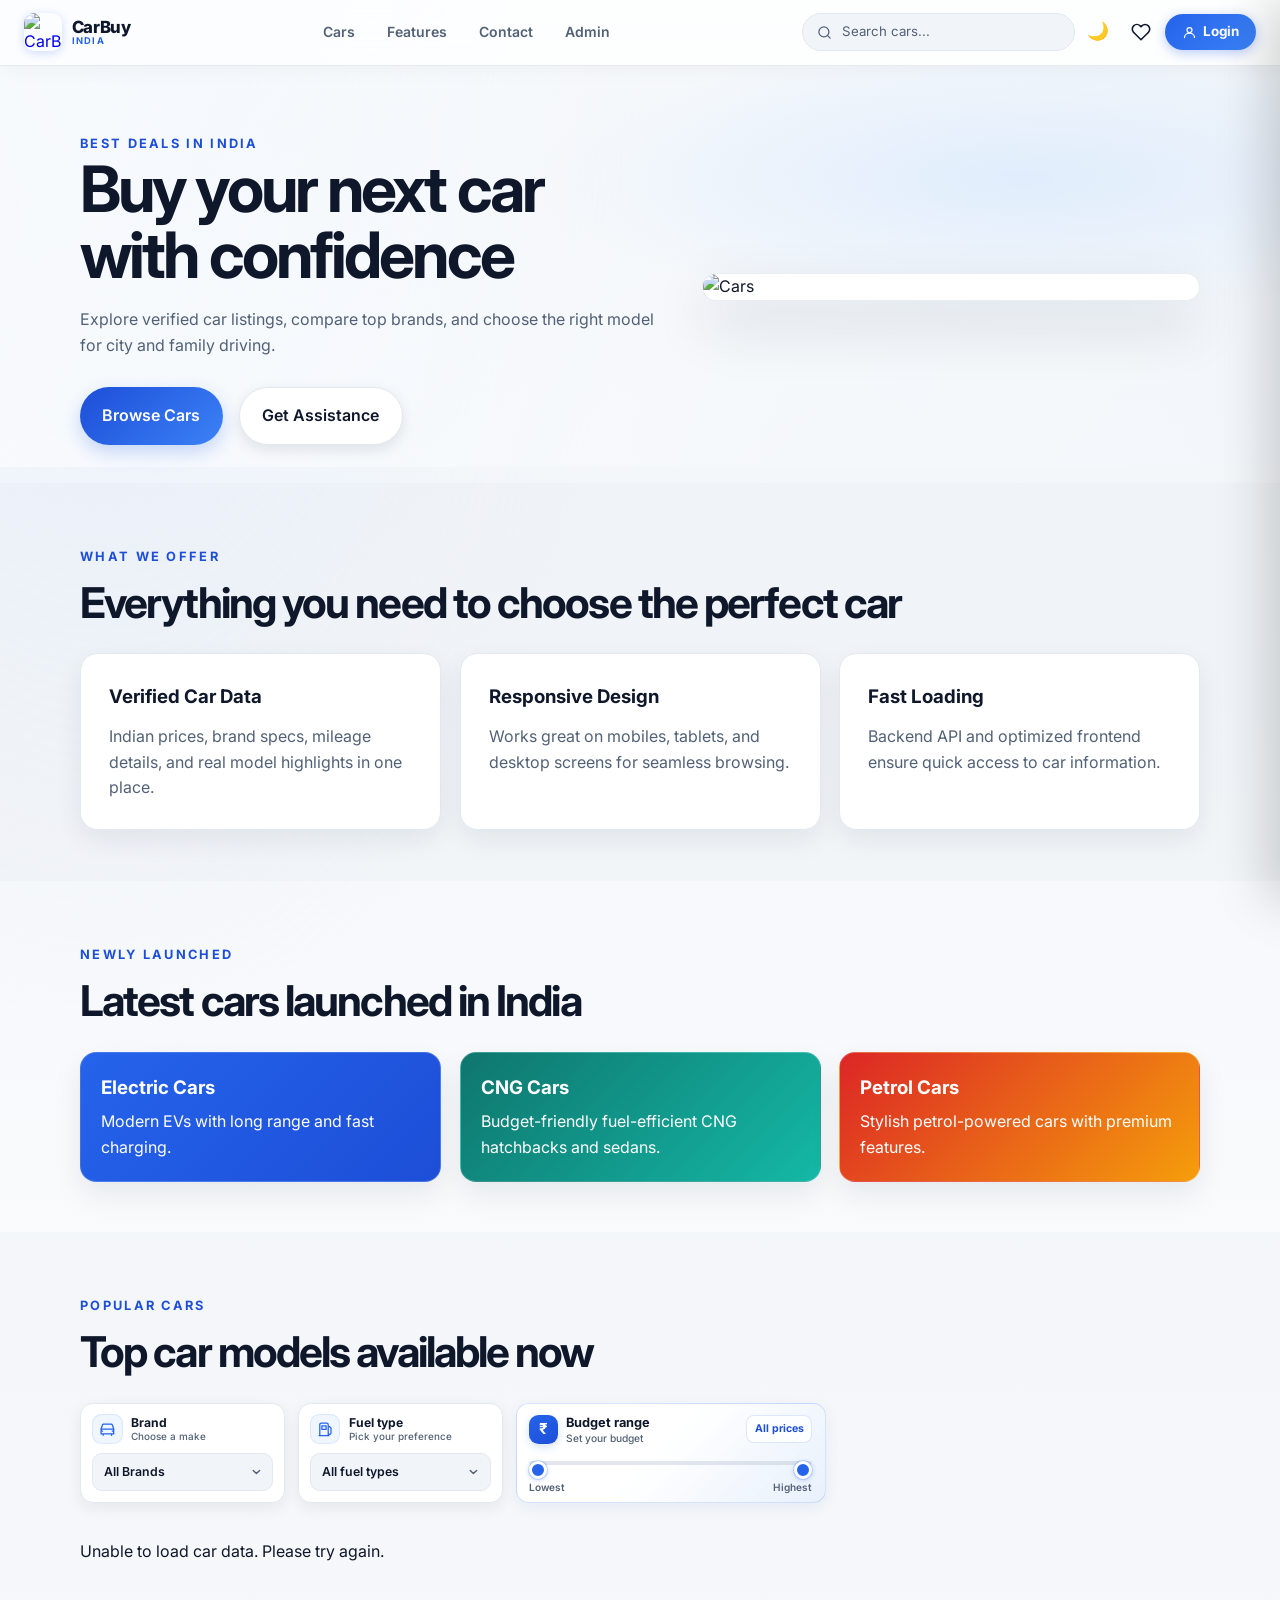
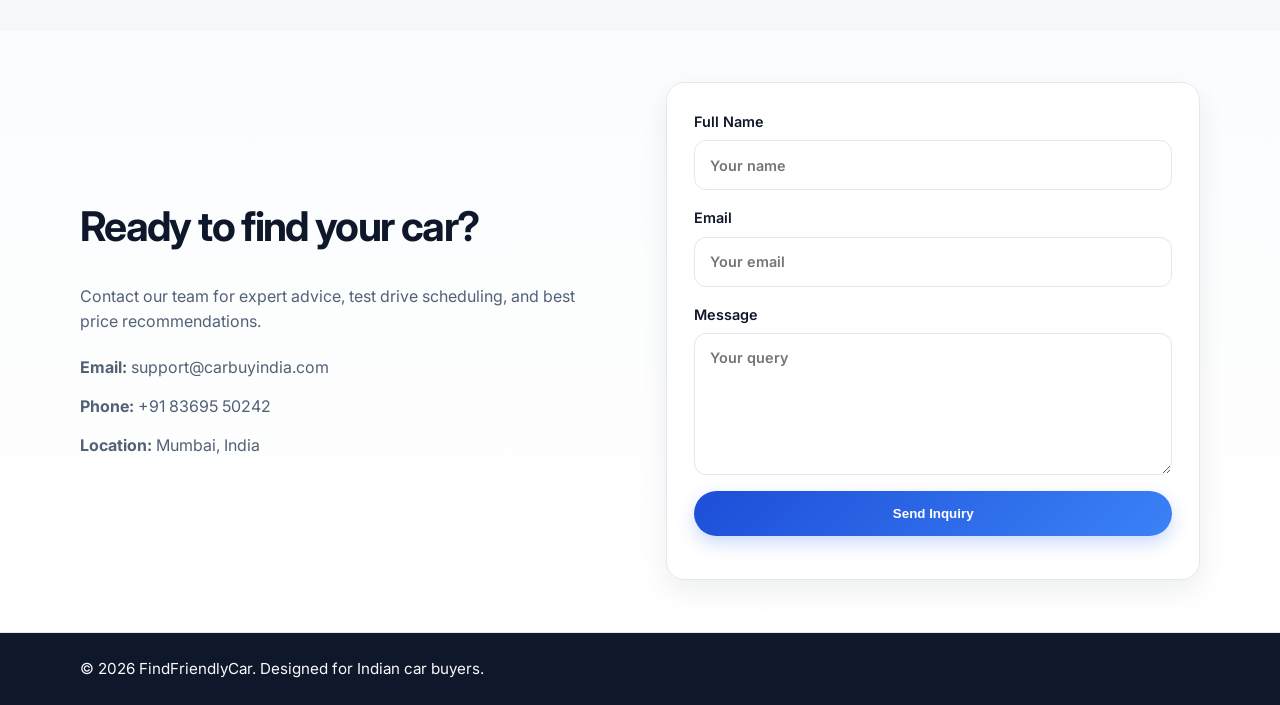
==== commit 9dad7cda: "improve: update the README file with new information and fix typos" ====
--- a/public/index.html
+++ b/public/index.html
@@ -13,7 +13,7 @@
   <link rel="preconnect" href="https://fonts.googleapis.com">
   <link rel="preconnect" href="https://fonts.gstatic.com" crossorigin>
   <link href="https://fonts.googleapis.com/css2?family=Inter:wght@400;500;600;700;800&display=swap" rel="stylesheet">
-  <link rel="stylesheet" href="styles.css">
+  <link rel="stylesheet" href="styles.css?v=24">
 </head>
 <body>
   <!-- ═══════ SITE HEADER ═══════ -->
@@ -364,26 +364,64 @@
           <h2>Top car models available now</h2>
         </div>
         <div class="filters reveal-on-scroll" data-delay="100">
-          <div class="filter-group">
-            <label for="brandFilter">Brand</label>
-            <select id="brandFilter"><option value="all">All Brands</option></select>
-          </div>
-          <div class="filter-group">
-            <label for="fuelFilter">Fuel</label>
-            <select id="fuelFilter">
-              <option value="all">All Types</option>
-              <option value="Petrol">Petrol</option>
-              <option value="Diesel">Diesel</option>
-              <option value="CNG">CNG</option>
-              <option value="Electric">Electric</option>
-            </select>
+          <div class="filter-group filter-choice-group">
+            <label class="filter-choice-label" for="brandFilter">
+              <span class="filter-choice-icon" aria-hidden="true">
+                <svg viewBox="0 0 24 24" fill="none" stroke="currentColor" stroke-width="1.8" stroke-linecap="round" stroke-linejoin="round"><path d="M3 11.5 4.8 6a2 2 0 0 1 1.9-1.4h10.6A2 2 0 0 1 19.2 6l1.8 5.5"/><path d="M3 11.5h18v7H3zM6 18.5v2m12-2v2M3 14.5h2m14 0h2"/></svg>
+              </span>
+              <span class="filter-choice-copy">
+                <span class="filter-choice-title">Brand</span>
+                <span class="filter-choice-hint">Choose a make</span>
+              </span>
+            </label>
+            <span class="filter-select-wrap">
+              <select id="brandFilter"><option value="all">All Brands</option></select>
+              <svg class="filter-select-chevron" viewBox="0 0 16 16" fill="none" aria-hidden="true"><path d="m4 6 4 4 4-4" stroke="currentColor" stroke-width="1.8" stroke-linecap="round" stroke-linejoin="round"/></svg>
+            </span>
+          </div>
+          <div class="filter-group filter-choice-group">
+            <label class="filter-choice-label" for="fuelFilter">
+              <span class="filter-choice-icon" aria-hidden="true">
+                <svg viewBox="0 0 24 24" fill="none" stroke="currentColor" stroke-width="1.8" stroke-linecap="round" stroke-linejoin="round"><path d="M4 21V5a2 2 0 0 1 2-2h8a2 2 0 0 1 2 2v16M3 21h14M7 7h6v5H7zM16 8h2l2 2v7a2 2 0 0 1-4 0v-5"/></svg>
+              </span>
+              <span class="filter-choice-copy">
+                <span class="filter-choice-title">Fuel type</span>
+                <span class="filter-choice-hint">Pick your preference</span>
+              </span>
+            </label>
+            <span class="filter-select-wrap">
+              <select id="fuelFilter">
+                <option value="all">All fuel types</option>
+                <option value="Petrol">Petrol</option>
+                <option value="Diesel">Diesel</option>
+                <option value="CNG">CNG</option>
+                <option value="Electric">Electric</option>
+              </select>
+              <svg class="filter-select-chevron" viewBox="0 0 16 16" fill="none" aria-hidden="true"><path d="m4 6 4 4 4-4" stroke="currentColor" stroke-width="1.8" stroke-linecap="round" stroke-linejoin="round"/></svg>
+            </span>
           </div>
           <div class="filter-group filter-price-group">
-            <label>Budget: <span id="priceRangeDisplay" class="price-range-label">All prices</span></label>
+            <div class="price-filter-heading">
+              <div class="price-filter-copy">
+                <span class="price-filter-icon" aria-hidden="true">₹</span>
+                <span class="price-filter-text">
+                  <span id="priceFilterTitle" class="price-filter-title">Budget range</span>
+                  <span class="price-filter-hint">Set your budget</span>
+                </span>
+              </div>
+              <div class="price-filter-actions">
+                <output id="priceRangeDisplay" class="price-range-label" for="priceMinSlider priceMaxSlider" aria-live="polite">All prices</output>
+                <button type="button" id="priceResetButton" class="price-reset" hidden>Reset</button>
+              </div>
+            </div>
             <div class="price-slider-wrap" id="priceSliderWrap">
-              <div class="price-track"><div class="price-fill" id="priceFill"></div></div>
-              <input type="range" id="priceMinSlider" class="price-range-input" min="0" max="100" value="0" step="1">
-              <input type="range" id="priceMaxSlider" class="price-range-input" min="0" max="100" value="100" step="1">
+              <div class="price-track" aria-hidden="true"><div class="price-fill" id="priceFill"></div></div>
+              <input type="range" id="priceMinSlider" class="price-range-input" min="0" max="100" value="0" step="1" aria-label="Minimum car price" aria-valuetext="Minimum price">
+              <input type="range" id="priceMaxSlider" class="price-range-input" min="0" max="100" value="100" step="1" aria-label="Maximum car price" aria-valuetext="Maximum price">
+            </div>
+            <div class="price-bound-labels" aria-hidden="true">
+              <span id="priceMinBound">Lowest</span>
+              <span id="priceMaxBound">Highest</span>
             </div>
           </div>
         </div>
--- a/public/styles.css
+++ b/public/styles.css
@@ -250,6 +250,29 @@
   display: flex; align-items: center; gap: 0.2rem;
   flex: 1; justify-content: center;
 }
+.product-site-header .nav-center {
+  flex: 0 1 auto;
+  justify-content: flex-end;
+}
+.product-site-header .nav-right { margin-left: auto; }
+.product-site-header #themeToggleBtn { order: 1; }
+.product-site-header #navUser,
+.product-site-header #openAuthModal { order: 2; }
+.product-site-header #wishlistNavBtn { order: 3; }
+.product-site-header .nav-srch-pill { order: 4; }
+.product-site-header #mobSearchToggle { order: 5; }
+.product-site-header #mobileMenuBtn { order: 6; }
+@media (max-width: 900px) {
+  .product-site-header .nav-center,
+  .product-site-header .nav-srch-pill {
+    display: none;
+  }
+
+  .product-site-header .mob-only,
+  .product-site-header .nav-ham {
+    display: flex;
+  }
+}
 .nav-lnk {
   display: inline-flex; align-items: center; gap: 0.35rem;
   padding: 0.42rem 0.9rem; border-radius: 999px;
@@ -545,9 +568,9 @@
 .nav-logout-item:hover { background: rgba(239,68,68,0.07); }
 
 /* ══════════════════════════════════════════════════════
-   MOBILE — ≤768px
+   COMPACT NAV — ≤900px
    ══════════════════════════════════════════════════════ */
-@media (max-width: 768px) {
+@media (max-width: 900px) {
   .nav-container {
     height: 64px;
     padding: 0 max(1rem, env(safe-area-inset-left));
@@ -574,7 +597,7 @@
   .nav-brand-tag { display: none; }
   .nav-ico       { width: 36px; height: 36px; }
   .nav-ico svg   { width: 19px; height: 19px; }
-  .nav-right     { gap: 0.15rem; }
+  .nav-right     { gap: 0.15rem; margin-left: auto; }
   .nav-drawer {
     padding-bottom: env(safe-area-inset-bottom);
     box-shadow: -16px 0 48px rgba(15,23,42,0.22);
@@ -2443,33 +2466,141 @@
 .wl-remove-btn:hover { border-color: #ef4444; color: #ef4444; background: rgba(239,68,68,0.06); }
 
 /* Ã¢â€â‚¬Ã¢â€â‚¬ Price Range Slider Ã¢â€â‚¬Ã¢â€â‚¬ */
-.filter-price-group { min-width: 200px; flex: 1.5; }
-.price-range-label { color: #2563eb; font-weight: 700; font-size: 0.85rem; margin-left: 0.35rem; }
+.filter-price-group {
+  width: min(100%, 310px);
+  min-width: 250px;
+  flex: 0 1 310px;
+  gap: 0.3rem;
+  padding: 0.65rem 0.8rem 0.55rem;
+  border: 1px solid rgba(37, 99, 235, 0.18);
+  border-radius: 0.8rem;
+  background: linear-gradient(135deg, var(--surface) 45%, rgba(219, 234, 254, 0.5));
+  box-shadow: 0 5px 16px rgba(30, 64, 175, 0.07);
+}
+.price-filter-heading {
+  display: flex;
+  align-items: center;
+  justify-content: space-between;
+  gap: 0.5rem;
+  min-width: 0;
+}
+.price-filter-copy {
+  display: flex;
+  align-items: center;
+  gap: 0.5rem;
+  min-width: 0;
+}
+.price-filter-icon {
+  display: grid;
+  place-items: center;
+  width: 1.8rem;
+  height: 1.8rem;
+  flex: 0 0 auto;
+  border-radius: 0.6rem;
+  background: linear-gradient(145deg, #2563eb, #1d4ed8);
+  box-shadow: 0 3px 8px rgba(37, 99, 235, 0.2);
+  color: #fff;
+  font-size: 0.95rem;
+  font-weight: 700;
+}
+.price-filter-text {
+  display: grid;
+  gap: 0.08rem;
+  min-width: 0;
+}
+.price-filter-title {
+  color: var(--text);
+  font-size: 0.8rem;
+  font-weight: 700;
+  line-height: 1.2;
+}
+.price-filter-hint {
+  color: var(--muted);
+  font-size: 0.64rem;
+  font-weight: 500;
+  line-height: 1.2;
+}
+.price-filter-actions {
+  display: flex;
+  align-items: center;
+  justify-content: flex-end;
+  gap: 0.4rem;
+  min-width: 0;
+}
+.price-range-label {
+  padding: 0.28rem 0.45rem;
+  border: 1px solid rgba(37, 99, 235, 0.15);
+  border-radius: 0.5rem;
+  background: rgba(255, 255, 255, 0.78);
+  color: #1d4ed8;
+  font-size: 0.66rem;
+  font-weight: 700;
+  text-align: right;
+  white-space: nowrap;
+}
+.price-reset {
+  border: 1px solid rgba(37, 99, 235, 0.2);
+  border-radius: 0.45rem;
+  padding: 0.25rem 0.4rem;
+  background: var(--surface);
+  color: #1d4ed8;
+  font: inherit;
+  font-size: 0.64rem;
+  font-weight: 700;
+  cursor: pointer;
+  transition: background 0.2s, border-color 0.2s;
+}
+.price-reset:hover {
+  background: #eff6ff;
+  border-color: rgba(37, 99, 235, 0.45);
+}
+.price-reset:focus-visible {
+  outline: 2px solid #2563eb;
+  outline-offset: 2px;
+  border-radius: 0.25rem;
+}
+.price-reset[hidden] { display: none; }
 
 .price-slider-wrap {
-  position: relative; height: 28px;
-  display: flex; align-items: center; margin-top: 0.5rem;
+  position: relative;
+  height: 26px;
+  display: flex;
+  align-items: center;
+  margin-top: 0.05rem;
 }
 .price-track {
   position: absolute; left: 0; right: 0;
-  height: 4px; border-radius: 999px; background: var(--border);
+  height: 4px; border-radius: 999px; background: rgba(148, 163, 184, 0.26);
 }
 .price-fill {
   position: absolute; height: 100%; border-radius: 999px;
-  background: linear-gradient(90deg, #2563eb, #3b82f6);
+  background: linear-gradient(90deg, #1d4ed8, #60a5fa);
+  box-shadow: 0 1px 5px rgba(37, 99, 235, 0.28);
   transition: left 0.05s, width 0.05s;
 }
 .price-range-input {
-  position: absolute; width: 100%;
+  position: absolute; z-index: 1; width: 100%;
   -webkit-appearance: none; appearance: none;
   background: transparent; pointer-events: none;
-  height: 28px; outline: none; margin: 0;
+  height: 30px; outline: none; margin: 0;
+  touch-action: pan-y;
+}
+.price-range-input.price-slider-active,
+.price-range-input:focus-visible { z-index: 2; }
+.price-range-input:disabled { opacity: 0.5; }
+.price-range-input::-webkit-slider-runnable-track {
+  height: 5px;
+  background: transparent;
+}
+.price-range-input::-moz-range-track {
+  height: 5px;
+  background: transparent;
 }
 .price-range-input::-webkit-slider-thumb {
   -webkit-appearance: none; appearance: none;
-  width: 20px; height: 20px; border-radius: 50%;
+  width: 18px; height: 18px; border-radius: 50%;
   background: #2563eb; border: 3px solid var(--surface);
-  box-shadow: 0 2px 8px rgba(37,99,235,0.4);
+  box-shadow: 0 1px 5px rgba(37,99,235,0.32), 0 0 0 1px rgba(37,99,235,0.2);
   cursor: pointer; pointer-events: all;
   transition: transform 0.2s, box-shadow 0.2s;
 }
@@ -2478,10 +2609,62 @@
   box-shadow: 0 4px 16px rgba(37,99,235,0.5);
 }
 .price-range-input::-moz-range-thumb {
-  width: 20px; height: 20px; border-radius: 50%;
+  width: 12px; height: 12px; border-radius: 50%;
   background: #2563eb; border: 3px solid var(--surface);
-  box-shadow: 0 2px 8px rgba(37,99,235,0.4);
+  box-shadow: 0 1px 5px rgba(37,99,235,0.32), 0 0 0 1px rgba(37,99,235,0.2);
   cursor: pointer; pointer-events: all;
+}
+.price-range-input:focus-visible::-webkit-slider-thumb {
+  box-shadow: 0 0 0 3px rgba(37,99,235,0.28), 0 2px 8px rgba(37,99,235,0.4);
+}
+.price-range-input:focus-visible::-moz-range-thumb {
+  box-shadow: 0 0 0 3px rgba(37,99,235,0.28), 0 2px 8px rgba(37,99,235,0.4);
+}
+.price-bound-labels {
+  display: flex;
+  justify-content: space-between;
+  color: var(--muted);
+  font-size: 0.63rem;
+  font-weight: 600;
+  line-height: 1;
+}
+
+body.dark-theme .filter-price-group {
+  border-color: rgba(96, 165, 250, 0.25);
+  background: linear-gradient(135deg, var(--surface) 45%, rgba(30, 58, 138, 0.22));
+  box-shadow: 0 10px 28px rgba(2, 6, 23, 0.24);
+}
+body.dark-theme .price-range-label {
+  border-color: rgba(96, 165, 250, 0.24);
+  background: rgba(15, 23, 42, 0.78);
+  color: #93c5fd;
+}
+body.dark-theme .price-reset {
+  border-color: rgba(96, 165, 250, 0.28);
+  background: var(--surface-2);
+  color: #93c5fd;
+}
+body.dark-theme .price-reset:hover { background: #1e293b; }
+
+@media (max-width: 380px) {
+  .price-filter-heading { flex-wrap: nowrap; }
+  .price-filter-copy { flex: 0 1 auto; }
+  .price-filter-icon,
+  .price-filter-hint { display: none; }
+  .price-filter-actions {
+    width: auto;
+    justify-content: flex-end;
+  }
+}
+
+@media (max-width: 768px) {
+  .filter-price-group {
+    width: 100%;
+    max-width: 100%;
+    min-width: 0;
+    flex-basis: 100%;
+    padding: 0.6rem 0.75rem 0.5rem;
+  }
 }
 
 /* Ã¢â€â‚¬Ã¢â€â‚¬ User Profile in Nav Ã¢â€â‚¬Ã¢â€â‚¬ */
@@ -3388,3 +3571,1382 @@
     text-align: center;
   }
 }
+
+.admin-page {
+  width: min(1160px, calc(100% - 2rem));
+  padding: 2.1rem 0 3.5rem;
+  gap: 1.25rem;
+}
+
+.admin-hero {
+  position: relative;
+  display: flex;
+  align-items: center;
+  justify-content: space-between;
+  gap: 1.5rem;
+  min-height: 205px;
+  padding: clamp(1.5rem, 5vw, 3rem);
+  overflow: hidden;
+  border: 1px solid rgba(147, 197, 253, 0.35);
+  border-radius: 1.5rem;
+  color: #fff;
+  background:
+    radial-gradient(circle at 82% 10%, rgba(96, 165, 250, 0.65), transparent 28%),
+    linear-gradient(120deg, #0f172a 0%, #1d4ed8 65%, #2563eb 100%);
+  box-shadow: 0 24px 55px rgba(37, 99, 235, 0.2);
+  animation: adminRiseIn 0.55s ease both;
+}
+
+.admin-hero::after {
+  position: absolute;
+  right: 16%;
+  bottom: -115px;
+  width: 250px;
+  height: 250px;
+  border: 1px solid rgba(255, 255, 255, 0.18);
+  border-radius: 50%;
+  content: "";
+  box-shadow: 0 0 0 28px rgba(255, 255, 255, 0.04), 0 0 0 58px rgba(255, 255, 255, 0.035);
+  pointer-events: none;
+}
+
+.admin-hero > div,
+.admin-hero-link {
+  position: relative;
+  z-index: 1;
+}
+
+.admin-hero h2 {
+  margin: 0.3rem 0 0.6rem;
+  font-size: clamp(1.7rem, 4vw, 2.6rem);
+  letter-spacing: -0.045em;
+}
+
+.admin-hero > div > p:last-child {
+  max-width: 540px;
+  margin: 0;
+  color: rgba(255, 255, 255, 0.78);
+  line-height: 1.6;
+}
+
+.admin-kicker {
+  margin: 0;
+  color: #60a5fa;
+  font-size: 0.7rem;
+  font-weight: 800;
+  letter-spacing: 0.16em;
+}
+
+.admin-hero .admin-kicker {
+  color: #bfdbfe;
+}
+
+.admin-hero-link {
+  display: inline-flex;
+  flex: 0 0 auto;
+  align-items: center;
+  gap: 0.5rem;
+  min-height: 44px;
+  padding: 0.65rem 1rem;
+  border: 1px solid rgba(255, 255, 255, 0.35);
+  border-radius: 0.75rem;
+  color: #fff;
+  font-size: 0.88rem;
+  font-weight: 700;
+  text-decoration: none;
+  background: rgba(255, 255, 255, 0.1);
+  transition: background 0.2s ease, transform 0.2s ease;
+}
+
+.admin-hero-link:hover {
+  transform: translateY(-2px);
+  background: rgba(255, 255, 255, 0.2);
+}
+
+.admin-stats {
+  display: grid;
+  grid-template-columns: repeat(3, minmax(0, 1fr));
+  gap: 1rem;
+}
+
+.admin-stat-card,
+.admin-panel {
+  border: 1px solid var(--border);
+  border-radius: 1.15rem;
+  background: var(--surface);
+  box-shadow: 0 12px 35px var(--shadow);
+}
+
+.admin-stat-card {
+  display: flex;
+  align-items: center;
+  gap: 1rem;
+  min-height: 112px;
+  padding: 1.15rem 1.35rem;
+  animation: adminRiseIn 0.55s ease both;
+}
+
+.admin-stat-card:nth-child(2) { animation-delay: 70ms; }
+.admin-stat-card:nth-child(3) { animation-delay: 140ms; }
+
+.admin-stat-icon {
+  display: grid;
+  flex: 0 0 48px;
+  width: 48px;
+  height: 48px;
+  place-items: center;
+  border-radius: 0.9rem;
+  font-size: 1.35rem;
+  background: #eff6ff;
+}
+
+.admin-stat-icon--blue { color: #2563eb; background: #dbeafe; }
+.admin-stat-icon--green { color: #047857; background: #d1fae5; }
+
+.admin-stat-card p {
+  margin: 0 0 0.25rem;
+  color: var(--muted);
+  font-size: 0.82rem;
+  font-weight: 600;
+}
+
+.admin-stat-card strong {
+  color: var(--text);
+  font-size: 1.7rem;
+  letter-spacing: -0.04em;
+}
+
+.admin-workspace {
+  display: grid;
+  grid-template-columns: minmax(300px, 0.85fr) minmax(0, 1.5fr);
+  align-items: start;
+  gap: 1rem;
+}
+
+.admin-panel {
+  min-width: 0;
+  padding: clamp(1rem, 2.3vw, 1.5rem);
+  animation: adminRiseIn 0.6s ease both;
+}
+
+.admin-panel-heading {
+  display: flex;
+  align-items: center;
+  justify-content: space-between;
+  gap: 1rem;
+  margin-bottom: 1.15rem;
+}
+
+.admin-panel-heading h2 {
+  margin: 0.28rem 0 0;
+  color: var(--text);
+  font-size: 1.25rem;
+  letter-spacing: -0.035em;
+}
+
+.admin-step {
+  display: grid;
+  flex: 0 0 36px;
+  width: 36px;
+  height: 36px;
+  place-items: center;
+  border-radius: 0.7rem;
+  color: #1d4ed8;
+  font-size: 0.75rem;
+  font-weight: 800;
+  background: var(--primary-soft);
+}
+
+.admin-editor-form {
+  display: grid;
+  grid-template-columns: repeat(2, minmax(0, 1fr));
+  gap: 0.9rem;
+  padding: 0;
+  border: 0;
+  border-radius: 0;
+  background: transparent;
+  box-shadow: none;
+}
+
+.admin-editor-form label {
+  display: grid;
+  min-width: 0;
+  gap: 0.4rem;
+  color: var(--text);
+  font-size: 0.78rem;
+  font-weight: 700;
+}
+
+.admin-field-full {
+  grid-column: 1 / -1;
+}
+
+.admin-editor-form input,
+.admin-editor-form select,
+.admin-editor-form textarea,
+.admin-filter,
+.admin-search input {
+  width: 100%;
+  min-width: 0;
+  min-height: 43px;
+  padding: 0.65rem 0.75rem;
+  border: 1px solid var(--border);
+  border-radius: 0.65rem;
+  outline: none;
+  color: var(--text);
+  font: inherit;
+  font-size: 0.84rem;
+  background: var(--surface-2);
+  transition: border-color 0.18s ease, box-shadow 0.18s ease;
+}
+
+.admin-editor-form textarea {
+  min-height: 88px;
+  resize: vertical;
+}
+
+.admin-editor-form input:focus,
+.admin-editor-form select:focus,
+.admin-editor-form textarea:focus,
+.admin-filter:focus,
+.admin-search input:focus {
+  border-color: #3b82f6;
+  box-shadow: 0 0 0 3px rgba(59, 130, 246, 0.14);
+}
+
+.admin-form-actions {
+  display: flex;
+  flex-wrap: wrap;
+  gap: 0.65rem;
+}
+
+.admin-form-actions .btn,
+.admin-logout-button {
+  min-height: 42px;
+  cursor: pointer;
+}
+
+.admin-button-secondary,
+.admin-action-button {
+  display: inline-flex;
+  align-items: center;
+  justify-content: center;
+  min-height: 38px;
+  padding: 0.55rem 0.8rem;
+  border: 1px solid var(--border);
+  border-radius: 0.65rem;
+  color: var(--text);
+  font: inherit;
+  font-size: 0.8rem;
+  font-weight: 700;
+  cursor: pointer;
+  background: var(--surface);
+  transition: border-color 0.18s ease, color 0.18s ease, background 0.18s ease, transform 0.18s ease;
+}
+
+.admin-button-secondary:hover,
+.admin-action-button:hover {
+  transform: translateY(-1px);
+  border-color: #60a5fa;
+  color: #1d4ed8;
+}
+
+.admin-button-secondary[hidden] {
+  display: none;
+}
+
+.admin-status {
+  min-height: 1.2em;
+  margin: 0;
+  color: var(--muted);
+  font-size: 0.82rem;
+}
+
+.admin-status.is-success { color: #15803d; }
+.admin-status.is-error { color: #dc2626; }
+.admin-status.is-info { color: #2563eb; }
+
+.admin-toolbar {
+  display: flex;
+  gap: 0.65rem;
+  margin-bottom: 0.8rem;
+}
+
+.admin-search {
+  display: block;
+  flex: 1 1 220px;
+  min-width: 0;
+}
+
+.admin-search input {
+  background: var(--surface);
+}
+
+.admin-filter {
+  width: auto;
+  max-width: 155px;
+}
+
+.admin-inventory-list,
+.inquiry-list {
+  display: grid;
+  gap: 0.7rem;
+}
+
+.admin-car-card {
+  display: grid;
+  grid-template-columns: 76px minmax(0, 1fr) auto;
+  align-items: center;
+  gap: 0.85rem;
+  min-width: 0;
+  padding: 0.7rem;
+  border: 1px solid var(--border);
+  border-radius: 0.85rem;
+  background: var(--surface);
+  transition: border-color 0.2s ease, box-shadow 0.2s ease, transform 0.2s ease;
+  animation: adminFadeIn 0.3s ease both;
+}
+
+.admin-car-card:hover {
+  transform: translateY(-2px);
+  border-color: #93c5fd;
+  box-shadow: 0 10px 24px var(--shadow);
+}
+
+.admin-car-image {
+  width: 76px;
+  height: 64px;
+  border-radius: 0.65rem;
+  object-fit: cover;
+  background: var(--surface-2);
+}
+
+.admin-car-info {
+  min-width: 0;
+}
+
+.admin-car-title-row {
+  display: flex;
+  align-items: center;
+  flex-wrap: wrap;
+  gap: 0.45rem;
+}
+
+.admin-car-title-row h3 {
+  margin: 0;
+  overflow-wrap: anywhere;
+  color: var(--text);
+  font-size: 0.93rem;
+}
+
+.admin-fuel-tag {
+  padding: 0.2rem 0.45rem;
+  border-radius: 999px;
+  color: #1d4ed8;
+  font-size: 0.65rem;
+  font-weight: 800;
+  background: var(--primary-soft);
+}
+
+.admin-car-price {
+  margin: 0.25rem 0;
+  color: var(--text);
+  font-size: 0.82rem;
+  font-weight: 800;
+}
+
+.admin-car-meta {
+  margin: 0;
+  color: var(--muted);
+  font-size: 0.72rem;
+}
+
+.admin-car-actions {
+  display: flex;
+  flex-wrap: wrap;
+  justify-content: flex-end;
+  gap: 0.35rem;
+}
+
+.admin-action-button {
+  min-height: 33px;
+  padding: 0.35rem 0.55rem;
+  font-size: 0.72rem;
+}
+
+.admin-action-delete {
+  color: #b91c1c;
+}
+
+.admin-action-delete:hover {
+  border-color: #fca5a5;
+  color: #b91c1c;
+  background: #fef2f2;
+}
+
+.admin-inquiries-panel {
+  animation-delay: 120ms;
+}
+
+.admin-inquiry-search {
+  max-width: 310px;
+}
+
+.inquiry-card {
+  min-width: 0;
+  padding: 1rem;
+  border: 1px solid var(--border);
+  border-radius: 0.85rem;
+  background: var(--surface-2);
+  animation: adminFadeIn 0.3s ease both;
+}
+
+.inquiry-card-header {
+  display: flex;
+  align-items: flex-start;
+  justify-content: space-between;
+  gap: 1rem;
+}
+
+.inquiry-card h3 {
+  margin: 0 0 0.2rem;
+  color: var(--text);
+  font-size: 0.92rem;
+}
+
+.inquiry-card a,
+.inquiry-card time {
+  color: var(--muted);
+  font-size: 0.75rem;
+  overflow-wrap: anywhere;
+}
+
+.inquiry-card p {
+  margin: 0.7rem 0 0;
+  color: var(--text);
+  font-size: 0.87rem;
+  line-height: 1.6;
+  overflow-wrap: anywhere;
+}
+
+.admin-empty,
+.admin-loading {
+  margin: 0;
+  padding: 1.25rem;
+  border: 1px dashed var(--border);
+  border-radius: 0.8rem;
+  color: var(--muted);
+  font-size: 0.85rem;
+  text-align: center;
+}
+
+.admin-empty-error { color: #dc2626; }
+
+.visually-hidden {
+  position: absolute;
+  width: 1px;
+  height: 1px;
+  padding: 0;
+  overflow: hidden;
+  clip: rect(0, 0, 0, 0);
+  white-space: nowrap;
+  clip-path: inset(50%);
+}
+
+@keyframes adminRiseIn {
+  from { opacity: 0; transform: translateY(14px); }
+  to { opacity: 1; transform: translateY(0); }
+}
+
+@keyframes adminFadeIn {
+  from { opacity: 0; }
+  to { opacity: 1; }
+}
+
+body.dark-theme .admin-panel,
+body.dark-theme .admin-stat-card {
+  border-color: var(--border);
+  background: var(--surface);
+}
+
+body.dark-theme .admin-editor-form {
+  border: 0;
+  background: transparent;
+  box-shadow: none;
+}
+
+body.dark-theme .admin-editor-form label,
+body.dark-theme .admin-panel-heading h2,
+body.dark-theme .admin-car-title-row h3,
+body.dark-theme .admin-car-price,
+body.dark-theme .inquiry-card h3,
+body.dark-theme .inquiry-card p,
+body.dark-theme .admin-stat-card strong {
+  color: var(--text);
+}
+
+body.dark-theme .admin-editor-form input,
+body.dark-theme .admin-editor-form select,
+body.dark-theme .admin-editor-form textarea,
+body.dark-theme .admin-filter,
+body.dark-theme .admin-search input,
+body.dark-theme .admin-car-card,
+body.dark-theme .inquiry-card {
+  border-color: var(--border);
+  color: var(--text);
+  background: var(--surface-2);
+}
+
+body.dark-theme .admin-action-delete:hover {
+  background: #450a0a;
+}
+
+body.dark-theme .admin-stat-icon--blue {
+  color: #2563eb;
+}
+
+body.dark-theme .admin-stat-icon--green {
+  color: #047857;
+}
+
+@media (max-width: 900px) {
+  .admin-workspace {
+    grid-template-columns: 1fr;
+  }
+}
+
+@media (max-width: 620px) {
+  .admin-page {
+    width: min(100% - 1.1rem, 540px);
+    padding-top: 1rem;
+  }
+
+  .admin-hero {
+    align-items: flex-start;
+    flex-direction: column;
+    min-height: auto;
+    padding: 1.35rem;
+    border-radius: 1.1rem;
+  }
+
+  .admin-hero-link {
+    min-height: 40px;
+  }
+
+  .admin-stats {
+    grid-template-columns: 1fr;
+    gap: 0.65rem;
+  }
+
+  .admin-stat-card {
+    min-height: 82px;
+    padding: 0.8rem 1rem;
+  }
+
+  .admin-stat-icon {
+    width: 42px;
+    height: 42px;
+    flex-basis: 42px;
+  }
+
+  .admin-stat-card strong {
+    font-size: 1.4rem;
+  }
+
+  .admin-panel {
+    padding: 1rem;
+    border-radius: 1rem;
+  }
+
+  .admin-toolbar {
+    flex-direction: column;
+  }
+
+  .admin-filter {
+    width: 100%;
+    max-width: none;
+  }
+
+  .admin-car-card {
+    grid-template-columns: 58px minmax(0, 1fr);
+    gap: 0.65rem;
+  }
+
+  .admin-car-image {
+    width: 58px;
+    height: 58px;
+  }
+
+  .admin-car-actions {
+    grid-column: 2;
+    justify-content: flex-start;
+  }
+
+  .admin-inquiry-search {
+    max-width: none;
+  }
+
+  .admin-inquiries-panel > .admin-panel-heading {
+    align-items: stretch;
+    flex-direction: column;
+  }
+
+  .inquiry-card-header {
+    flex-direction: column;
+    gap: 0.35rem;
+  }
+}
+
+@media (prefers-reduced-motion: reduce) {
+  .admin-hero,
+  .admin-stat-card,
+  .admin-panel,
+  .admin-car-card,
+  .inquiry-card {
+    animation: none;
+  }
+
+  .admin-hero-link,
+  .admin-button-secondary,
+  .admin-action-button,
+  .admin-car-card {
+    transition: none;
+  }
+}
+
+/* Shared visual polish */
+:root {
+  --surface: #ffffff;
+  --surface-2: #f1f5f9;
+  --text: #0f172a;
+  --muted: #526176;
+  --border: #e2e8f0;
+  --primary: #2563eb;
+  --primary-soft: #eff6ff;
+  --shadow: rgba(15, 23, 42, 0.07);
+}
+
+body.dark-theme {
+  --surface: #111827;
+  --surface-2: #0b1220;
+  --text: #f1f5f9;
+  --muted: #a8b6c9;
+  --border: #29364a;
+  --primary: #60a5fa;
+  --primary-soft: rgba(96, 165, 250, 0.14);
+  --shadow: rgba(2, 6, 23, 0.28);
+}
+
+body {
+  background:
+    radial-gradient(ellipse at 8% 0%, rgba(219, 234, 254, 0.32), transparent 34rem),
+    linear-gradient(180deg, var(--surface-2), var(--surface));
+  -webkit-font-smoothing: antialiased;
+  text-rendering: optimizeLegibility;
+}
+
+body.dark-theme {
+  background:
+    radial-gradient(ellipse at 8% 0%, rgba(30, 58, 138, 0.16), transparent 36rem),
+    linear-gradient(180deg, #080f1c, var(--surface-2));
+}
+
+::selection {
+  color: #fff;
+  background: #2563eb;
+}
+
+:focus-visible {
+  outline: 3px solid rgba(37, 99, 235, 0.42);
+  outline-offset: 3px;
+}
+
+.site-header {
+  background: rgba(255, 255, 255, 0.84);
+  border-bottom-color: rgba(148, 163, 184, 0.22);
+  box-shadow: 0 4px 18px rgba(15, 23, 42, 0.035);
+}
+
+body.dark-theme .site-header {
+  background: rgba(11, 18, 32, 0.88);
+  border-bottom-color: rgba(148, 163, 184, 0.12);
+}
+
+.hero {
+  position: relative;
+  isolation: isolate;
+  padding-top: clamp(2.5rem, 5vw, 4.5rem);
+  padding-bottom: clamp(1.5rem, 3vw, 2.5rem);
+}
+
+.hero::before {
+  position: absolute;
+  z-index: -1;
+  inset: 0 0 1rem;
+  content: "";
+  background:
+    radial-gradient(ellipse at 80% 28%, rgba(191, 219, 254, 0.36), transparent 34%),
+    linear-gradient(110deg, rgba(255, 255, 255, 0.58), rgba(239, 246, 255, 0.2));
+}
+
+body.dark-theme .hero::before {
+  background:
+    radial-gradient(ellipse at 80% 28%, rgba(30, 64, 175, 0.2), transparent 34%),
+    linear-gradient(110deg, rgba(17, 24, 39, 0.4), rgba(15, 23, 42, 0.16));
+}
+
+.hero-copy h2,
+.section-heading h2,
+.contact-copy h2 {
+  color: var(--text);
+  letter-spacing: -0.045em;
+}
+
+.hero-copy h2 {
+  max-width: 13ch;
+  font-size: clamp(2.35rem, 5vw, 4.25rem);
+  line-height: 1.03;
+}
+
+.hero-copy p,
+.feature-card p,
+.contact-copy > p {
+  color: var(--muted);
+}
+
+.hero-copy .eyebrow,
+.section-heading .eyebrow {
+  color: #1d4ed8;
+  font-weight: 700;
+}
+
+body.dark-theme .hero-copy .eyebrow,
+body.dark-theme .section-heading .eyebrow {
+  color: #93c5fd;
+}
+
+.hero-image {
+  border: 1px solid rgba(148, 163, 184, 0.2);
+  box-shadow: 0 24px 60px rgba(15, 23, 42, 0.14);
+  background: var(--surface);
+}
+
+.section {
+  padding-block: clamp(2rem, 4vw, 3.5rem);
+}
+
+.section-features,
+.section-cars {
+  background: rgba(148, 163, 184, 0.045);
+}
+
+body.dark-theme .section-features,
+body.dark-theme .section-cars {
+  background: rgba(2, 6, 23, 0.16);
+}
+
+.section-heading {
+  margin-bottom: clamp(1rem, 2.4vw, 1.65rem);
+}
+
+.section-heading h2 {
+  font-size: clamp(1.75rem, 3.5vw, 2.65rem);
+  line-height: 1.12;
+  text-wrap: balance;
+}
+
+.feature-grid,
+.launch-cards,
+.car-grid {
+  gap: clamp(0.8rem, 1.5vw, 1.2rem);
+}
+
+.feature-card,
+.car-card,
+.product-summary,
+.offer-card,
+.rating-panel,
+.rating-summary,
+.contact-form,
+.admin-panel,
+.admin-stat-card,
+.inquiry-card,
+.cmp-col-head,
+.cmp-rows,
+.cmp-empty {
+  border: 1px solid var(--border);
+  box-shadow: 0 10px 28px var(--shadow);
+}
+
+.feature-card,
+.car-card,
+.offer-card,
+.contact-form,
+.admin-panel,
+.admin-stat-card,
+.inquiry-card,
+.cmp-col-head,
+.cmp-empty {
+  border-radius: 1.1rem;
+  transition: transform 0.22s ease, box-shadow 0.22s ease, border-color 0.22s ease, background 0.22s ease;
+}
+
+.feature-card:hover,
+.admin-stat-card:hover {
+  transform: translateY(-3px);
+  border-color: rgba(37, 99, 235, 0.24);
+  box-shadow: 0 16px 36px var(--shadow);
+}
+
+.launch-card {
+  position: relative;
+  overflow: hidden;
+  border: 1px solid rgba(255, 255, 255, 0.18);
+  transition: transform 0.22s ease, box-shadow 0.22s ease;
+}
+
+.launch-card:hover {
+  transform: translateY(-4px);
+  box-shadow: 0 18px 38px rgba(15, 23, 42, 0.18);
+}
+
+.filters {
+  align-items: end;
+  gap: 0.8rem;
+  margin-bottom: 1.25rem;
+}
+
+.filter-group label,
+.contact-form label {
+  color: var(--text);
+}
+
+.filter-group select,
+.contact-form input,
+.contact-form textarea,
+.admin-form input,
+.admin-form select,
+.admin-form textarea,
+.rating-panel textarea,
+.admin-editor-form input,
+.admin-editor-form select,
+.admin-editor-form textarea,
+.admin-filter,
+.admin-search input {
+  border-color: var(--border);
+  background-color: var(--surface);
+  color: var(--text);
+  transition: border-color 0.18s ease, box-shadow 0.18s ease, background 0.18s ease;
+}
+
+.filter-group select,
+.contact-form input,
+.contact-form textarea,
+.admin-form input,
+.admin-form select,
+.admin-form textarea,
+.admin-editor-form input,
+.admin-editor-form select,
+.admin-editor-form textarea,
+.admin-filter,
+.admin-search input {
+  border-radius: 0.75rem;
+}
+
+.filter-group select:hover,
+.contact-form input:hover,
+.contact-form textarea:hover {
+  border-color: #94a3b8;
+}
+
+.filter-group select:focus,
+.contact-form input:focus,
+.contact-form textarea:focus,
+.admin-form input:focus,
+.admin-form select:focus,
+.admin-form textarea:focus,
+.rating-panel textarea:focus,
+.admin-editor-form input:focus,
+.admin-editor-form select:focus,
+.admin-editor-form textarea:focus,
+.admin-filter:focus,
+.admin-search input:focus {
+  border-color: #3b82f6;
+  outline: 0;
+  box-shadow: 0 0 0 3px rgba(59, 130, 246, 0.16);
+}
+
+.btn {
+  min-height: 44px;
+  box-shadow: 0 5px 14px rgba(15, 23, 42, 0.1);
+}
+
+.btn-primary {
+  background: linear-gradient(135deg, #1d4ed8, #3b82f6);
+  box-shadow: 0 7px 18px rgba(37, 99, 235, 0.24);
+}
+
+.btn-primary:hover,
+.btn-primary:focus-visible {
+  box-shadow: 0 11px 24px rgba(37, 99, 235, 0.32);
+}
+
+.btn-secondary {
+  border: 1px solid var(--border);
+  background: var(--surface);
+  color: var(--text);
+}
+
+.car-card {
+  border-color: rgba(148, 163, 184, 0.24);
+  box-shadow: 0 8px 24px var(--shadow);
+}
+
+.car-card:hover,
+.car-card:focus-within {
+  border-color: rgba(37, 99, 235, 0.32);
+  box-shadow: 0 18px 38px rgba(15, 23, 42, 0.13);
+}
+
+.car-card-img-wrap {
+  border-radius: 0.9rem;
+  background: var(--surface-2);
+}
+
+.car-card-header h3 {
+  color: var(--text);
+  letter-spacing: -0.02em;
+}
+
+.car-summary p {
+  color: var(--muted);
+}
+
+.car-summary .car-meta p:first-child strong {
+  color: #1d4ed8;
+}
+
+.compare-btn {
+  min-height: 38px;
+}
+
+.contact-grid {
+  align-items: center;
+  gap: clamp(1.5rem, 4vw, 3.5rem);
+}
+
+.contact-copy h2 {
+  font-size: clamp(1.8rem, 3.2vw, 2.6rem);
+  line-height: 1.12;
+  letter-spacing: -0.04em;
+}
+
+.contact-details li {
+  color: var(--muted);
+}
+
+.contact-form {
+  padding: clamp(1.1rem, 2.5vw, 1.7rem);
+  border-radius: 1.15rem;
+  background: var(--surface);
+}
+
+.contact-form label {
+  gap: 0.45rem;
+  font-size: 0.9rem;
+}
+
+.contact-form input,
+.contact-form textarea {
+  padding: 0.78rem 0.9rem;
+}
+
+.site-footer {
+  border-top: 1px solid var(--border);
+  background: #0f172a;
+  color: #f8fafc;
+}
+
+.site-footer p {
+  color: inherit;
+}
+
+body.dark-theme .site-footer {
+  border-top-color: var(--border);
+  background: #070d18;
+}
+
+.product-detail {
+  padding-block: clamp(1.5rem, 4vw, 3rem);
+}
+
+.product-image {
+  border: 1px solid var(--border);
+  background: var(--surface);
+  box-shadow: 0 16px 40px var(--shadow);
+}
+
+.product-summary {
+  border-color: var(--border);
+  background: var(--surface);
+}
+
+.product-meta div,
+.detail-specs .spec-item,
+.spec-item,
+.rating-panel,
+.rating-summary,
+.offer-card {
+  border-color: var(--border);
+  background: var(--surface-2);
+  color: var(--text);
+}
+
+.product-summary p,
+.product-highlights li {
+  color: var(--muted);
+}
+
+.offer-platform {
+  color: var(--text);
+}
+
+.cmp-page {
+  padding-block: clamp(1.25rem, 3vw, 2.5rem);
+}
+
+.cmp-rows {
+  border-color: var(--border);
+  background: var(--surface);
+}
+
+.admin-page {
+  padding-block: clamp(1.25rem, 3vw, 2.5rem);
+}
+
+.admin-hero {
+  box-shadow: 0 14px 34px rgba(30, 64, 175, 0.16);
+}
+
+.admin-panel,
+.admin-stat-card {
+  background: var(--surface);
+}
+
+.admin-stat-card strong {
+  color: var(--text);
+}
+
+body.dark-theme .admin-stat-icon,
+body.dark-theme .admin-stat-icon--blue,
+body.dark-theme .admin-stat-icon--green {
+  background: var(--primary-soft);
+  color: #93c5fd;
+}
+
+body.dark-theme .btn-secondary {
+  border-color: var(--border);
+  background: var(--surface-2);
+  color: var(--text);
+}
+
+body.dark-theme .filter-group select,
+body.dark-theme .contact-form input,
+body.dark-theme .contact-form textarea,
+body.dark-theme .admin-form input,
+body.dark-theme .admin-form select,
+body.dark-theme .admin-form textarea,
+body.dark-theme .rating-panel textarea,
+body.dark-theme .admin-editor-form input,
+body.dark-theme .admin-editor-form select,
+body.dark-theme .admin-editor-form textarea,
+body.dark-theme .admin-filter,
+body.dark-theme .admin-search input {
+  border-color: var(--border);
+  background: #0b1220;
+  color: var(--text);
+}
+
+body.dark-theme .filter-group select option {
+  background: #0b1220;
+  color: var(--text);
+}
+
+body.dark-theme .contact-form,
+body.dark-theme .admin-form,
+body.dark-theme .inquiry-card,
+body.dark-theme .feature-card,
+body.dark-theme .car-card,
+body.dark-theme .product-summary,
+body.dark-theme .rating-panel,
+body.dark-theme .rating-summary,
+body.dark-theme .offer-card,
+body.dark-theme .product-meta div,
+body.dark-theme .detail-specs .spec-item,
+body.dark-theme .spec-item,
+body.dark-theme .empty-state,
+body.dark-theme .cmp-empty,
+body.dark-theme .cmp-col-head,
+body.dark-theme .cmp-rows,
+body.dark-theme .admin-panel,
+body.dark-theme .admin-stat-card {
+  border-color: var(--border);
+  background: var(--surface);
+  color: var(--text);
+  box-shadow: 0 12px 30px var(--shadow);
+}
+
+body.dark-theme .car-card-header h3,
+body.dark-theme .feature-card h3,
+body.dark-theme .contact-copy h2,
+body.dark-theme .product-summary h2,
+body.dark-theme .offer-platform,
+body.dark-theme .cmp-col-name,
+body.dark-theme .admin-panel-heading h2 {
+  color: var(--text);
+}
+
+body.dark-theme .car-summary p,
+body.dark-theme .feature-card p,
+body.dark-theme .contact-copy > p,
+body.dark-theme .contact-details li,
+body.dark-theme .product-summary p,
+body.dark-theme .product-highlights li {
+  color: var(--muted);
+}
+
+@media (max-width: 700.99px) {
+  .hero {
+    padding-top: 1.75rem;
+  }
+
+  .hero-copy h2 {
+    max-width: 16ch;
+    font-size: clamp(2rem, 8vw, 2.7rem);
+  }
+
+  .section {
+    padding-block: 1.8rem;
+  }
+
+  .car-card {
+    padding: 0.7rem;
+    border-radius: 1rem;
+  }
+
+  .contact-form {
+    padding: 1rem;
+  }
+
+  .feature-card,
+  .admin-panel {
+    border-radius: 1rem;
+  }
+}
+
+@media (max-width: 380px) {
+  .container {
+    width: calc(100% - 1.25rem);
+  }
+
+  .hero-actions .btn {
+    flex-basis: 100%;
+  }
+
+  .section-heading h2 {
+    font-size: 1.55rem;
+  }
+}
+
+@media (prefers-reduced-motion: reduce) {
+  *,
+  *::before,
+  *::after {
+    scroll-behavior: auto !important;
+    animation-duration: 0.01ms !important;
+    animation-iteration-count: 1 !important;
+    transition-duration: 0.01ms !important;
+  }
+}
+
+/* Compact brand and fuel controls */
+.filters {
+  align-items: stretch;
+}
+
+.filter-choice-group {
+  width: min(100%, 205px);
+  min-width: 170px;
+  flex: 0 1 205px;
+  align-content: start;
+  gap: 0.55rem;
+  padding: 0.62rem 0.7rem 0.68rem;
+  border: 1px solid var(--border);
+  border-radius: 0.8rem;
+  background: var(--surface);
+  box-shadow: 0 5px 16px var(--shadow);
+  transition: border-color 0.18s ease, box-shadow 0.18s ease, transform 0.18s ease;
+}
+
+.filter-choice-group:hover,
+.filter-choice-group:focus-within {
+  border-color: rgba(37, 99, 235, 0.35);
+  box-shadow: 0 8px 20px var(--shadow);
+}
+
+.filter-choice-label {
+  display: flex;
+  align-items: center;
+  gap: 0.55rem;
+  min-width: 0;
+  cursor: pointer;
+}
+
+.filter-choice-icon {
+  display: grid;
+  flex: 0 0 1.9rem;
+  width: 1.9rem;
+  height: 1.9rem;
+  place-items: center;
+  border: 1px solid rgba(37, 99, 235, 0.1);
+  border-radius: 0.6rem;
+  background: var(--primary-soft);
+  color: #2563eb;
+}
+
+.filter-choice-icon svg {
+  width: 1.05rem;
+  height: 1.05rem;
+}
+
+.filter-choice-copy {
+  display: grid;
+  min-width: 0;
+  gap: 0.04rem;
+  line-height: 1.2;
+}
+
+.filter-choice-title {
+  color: var(--text);
+  font-size: 0.76rem;
+  font-weight: 700;
+}
+
+.filter-choice-hint {
+  color: var(--muted);
+  font-size: 0.62rem;
+  font-weight: 500;
+}
+
+.filter-select-wrap {
+  position: relative;
+  display: block;
+  min-width: 0;
+}
+
+.filter-choice-group .filter-select-wrap select {
+  display: block;
+  width: 100%;
+  min-width: 0;
+  min-height: 38px;
+  padding: 0.5rem 2rem 0.5rem 0.7rem;
+  appearance: none;
+  -webkit-appearance: none;
+  border: 1px solid var(--border);
+  border-radius: 0.62rem;
+  outline: 0;
+  background: var(--surface-2);
+  color: var(--text);
+  font: inherit;
+  font-size: 0.77rem;
+  font-weight: 600;
+  line-height: 1.2;
+  cursor: pointer;
+  transition: border-color 0.18s ease, box-shadow 0.18s ease, background 0.18s ease;
+}
+
+.filter-choice-group .filter-select-wrap select:hover {
+  border-color: #94a3b8;
+  background: var(--surface);
+}
+
+.filter-choice-group .filter-select-wrap select:focus-visible {
+  border-color: #3b82f6;
+  box-shadow: 0 0 0 3px rgba(59, 130, 246, 0.15);
+}
+
+.filter-select-chevron {
+  position: absolute;
+  top: 50%;
+  right: 0.65rem;
+  width: 0.8rem;
+  height: 0.8rem;
+  color: var(--muted);
+  pointer-events: none;
+  transform: translateY(-50%);
+  transition: transform 0.18s ease, color 0.18s ease;
+}
+
+.filter-select-wrap:focus-within .filter-select-chevron {
+  color: #2563eb;
+  transform: translateY(-50%) rotate(180deg);
+}
+
+body.dark-theme .filter-choice-group {
+  border-color: var(--border);
+  background: var(--surface);
+}
+
+body.dark-theme .filter-choice-group:hover,
+body.dark-theme .filter-choice-group:focus-within {
+  border-color: rgba(96, 165, 250, 0.48);
+}
+
+body.dark-theme .filter-choice-icon {
+  border-color: rgba(96, 165, 250, 0.16);
+  background: rgba(96, 165, 250, 0.12);
+  color: #93c5fd;
+}
+
+body.dark-theme .filter-choice-group .filter-select-wrap select {
+  border-color: var(--border);
+  background: var(--surface-2);
+  color: var(--text);
+}
+
+body.dark-theme .filter-choice-group .filter-select-wrap select:hover {
+  border-color: #475569;
+  background: #111c2e;
+}
+
+body.dark-theme .filter-choice-group .filter-select-wrap select option {
+  background: #0b1220;
+  color: var(--text);
+}
+
+@media (max-width: 700.99px) {
+  .filter-choice-group {
+    width: 100%;
+    min-width: 0;
+    flex: 1 1 0;
+  }
+}
+
+@media (max-width: 380px) {
+  .filter-choice-group {
+    padding: 0.5rem;
+    gap: 0.42rem;
+  }
+
+  .filter-choice-icon {
+    flex-basis: 1.65rem;
+    width: 1.65rem;
+    height: 1.65rem;
+  }
+
+  .filter-choice-group .filter-select-wrap select {
+    min-height: 36px;
+    padding-left: 0.55rem;
+    font-size: 0.7rem;
+  }
+}
